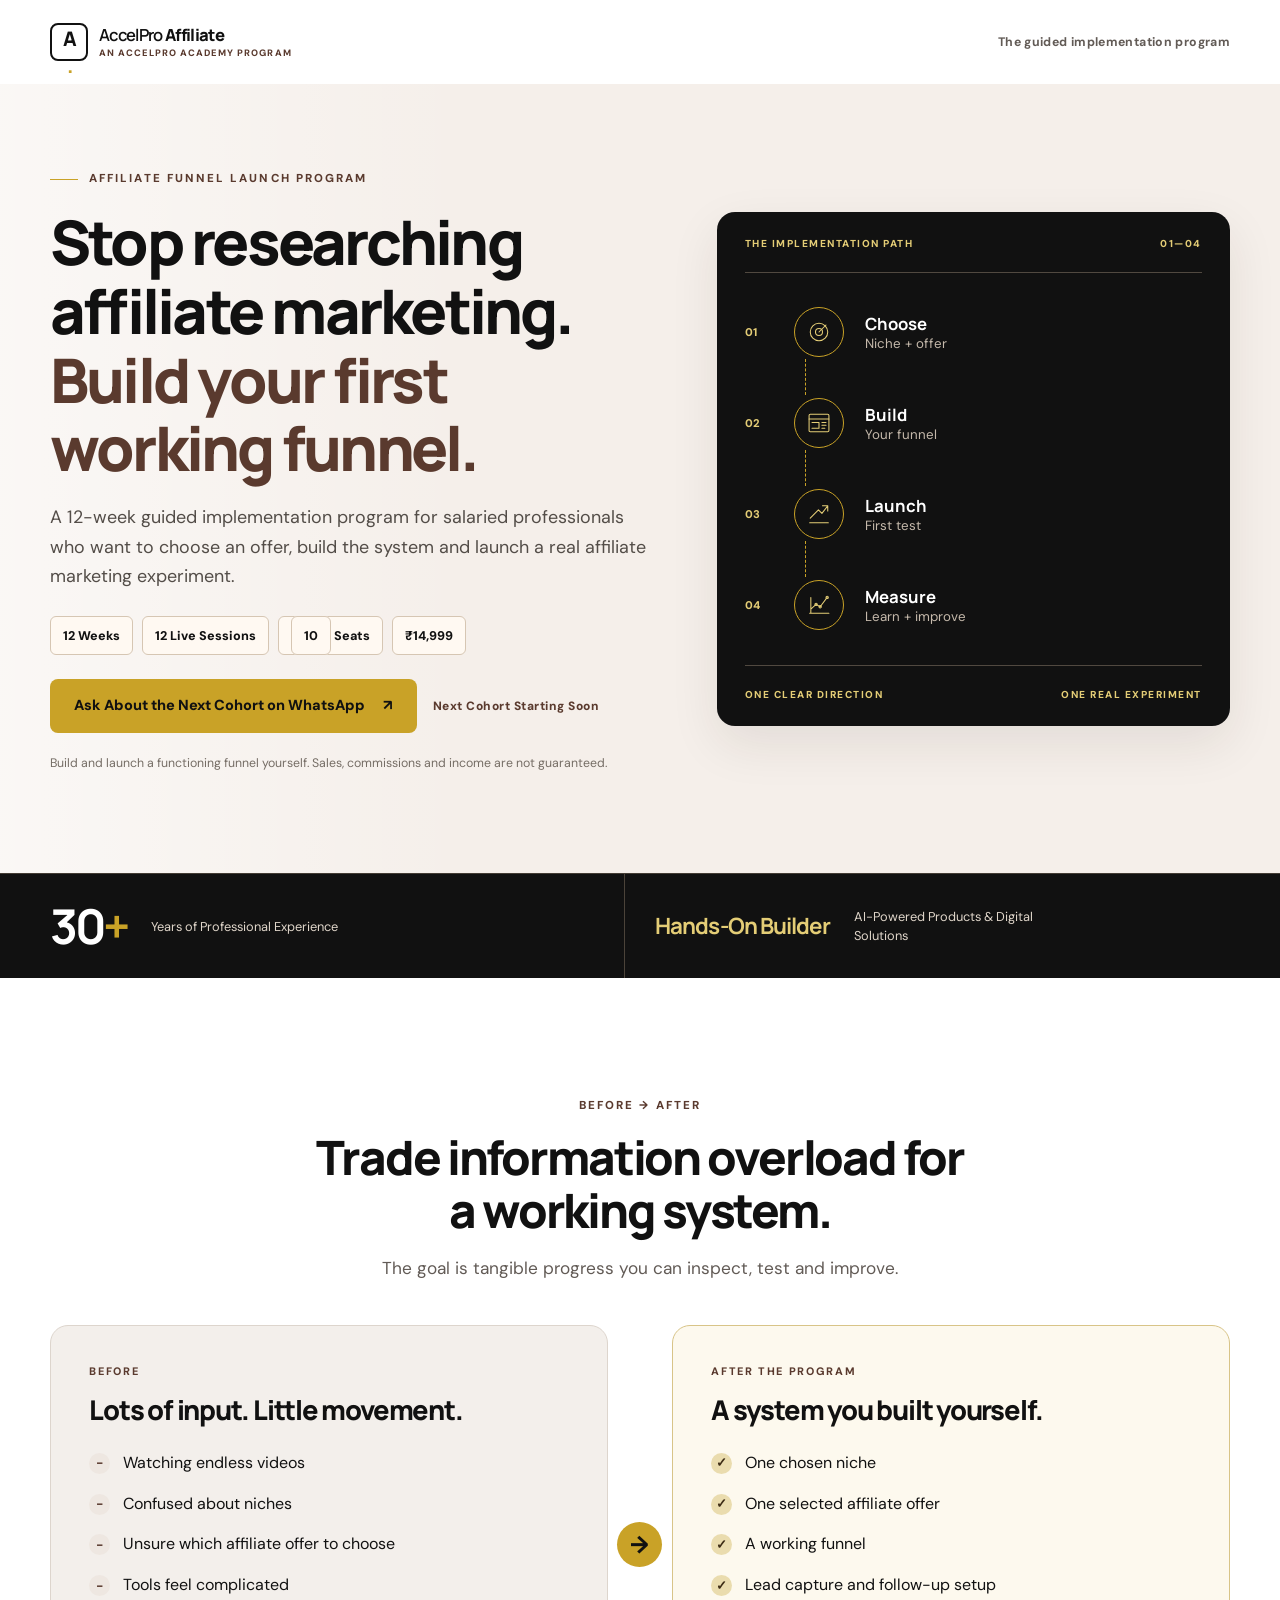
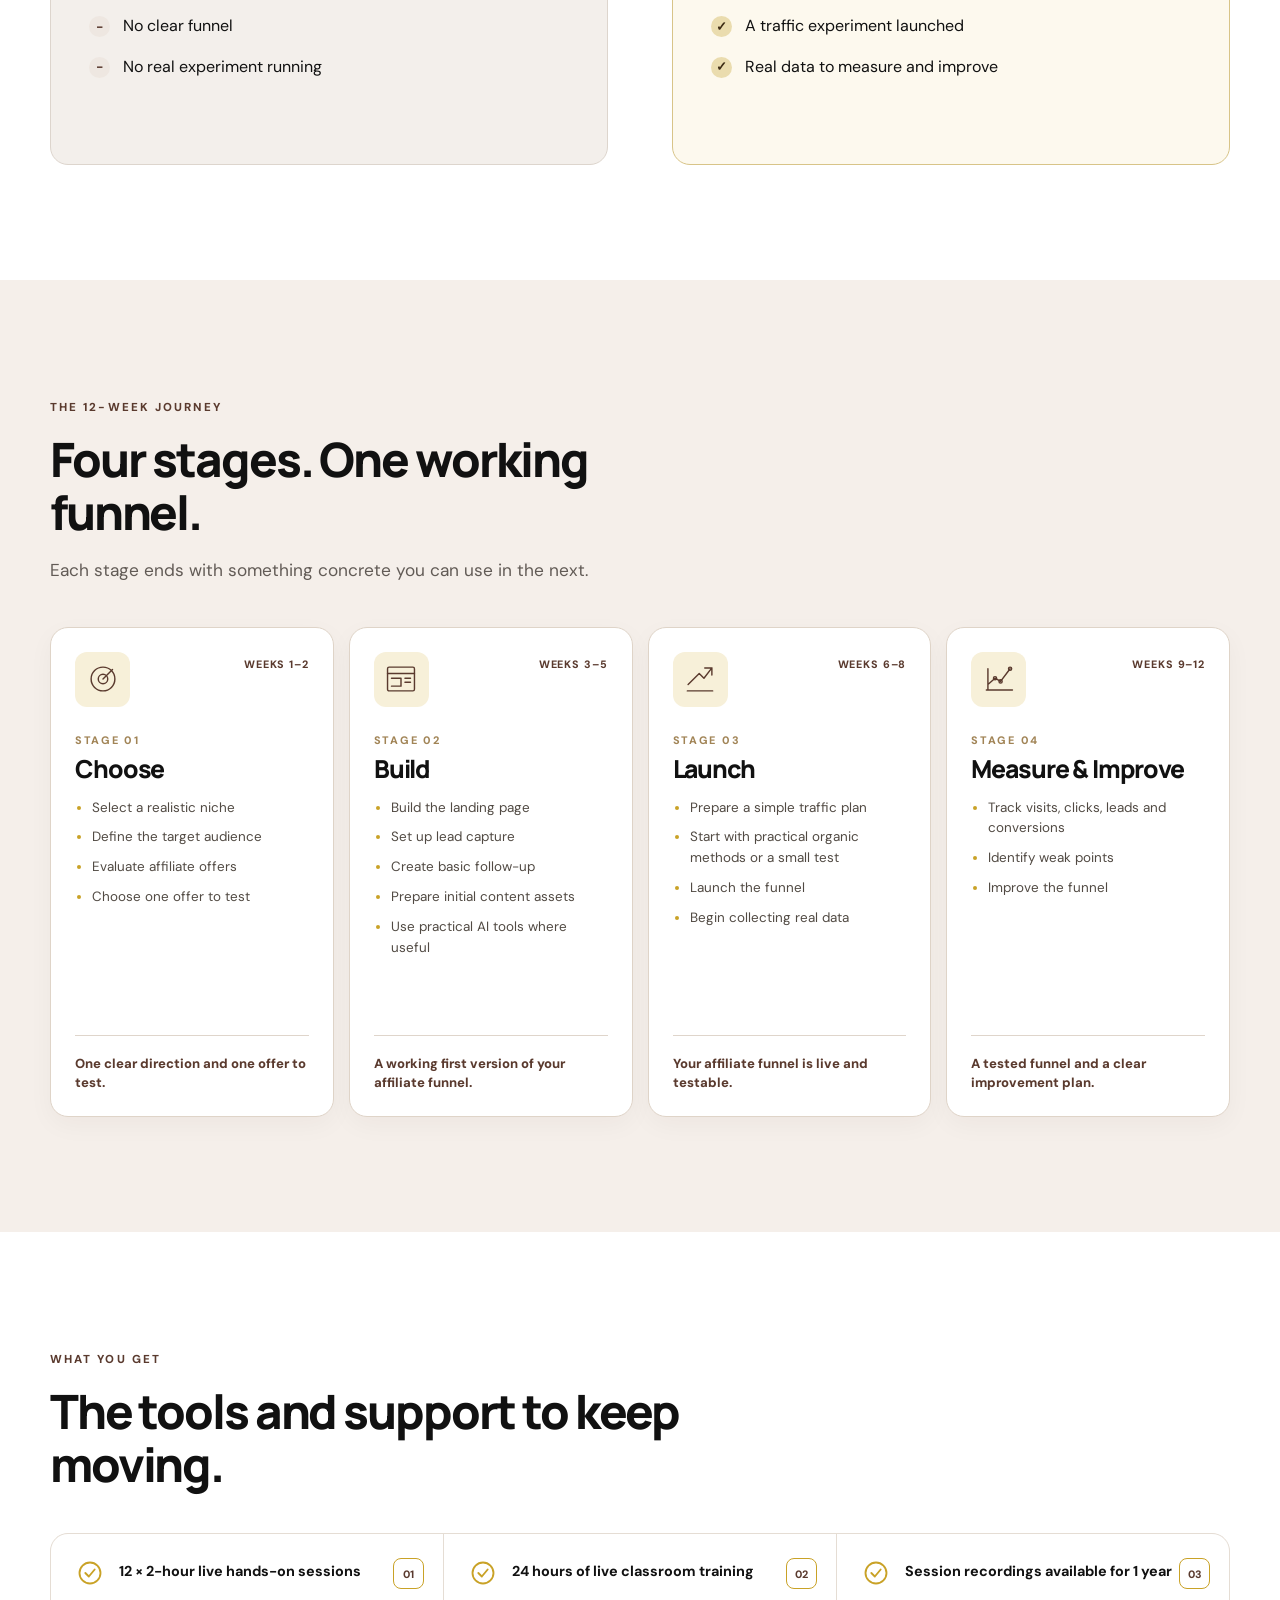
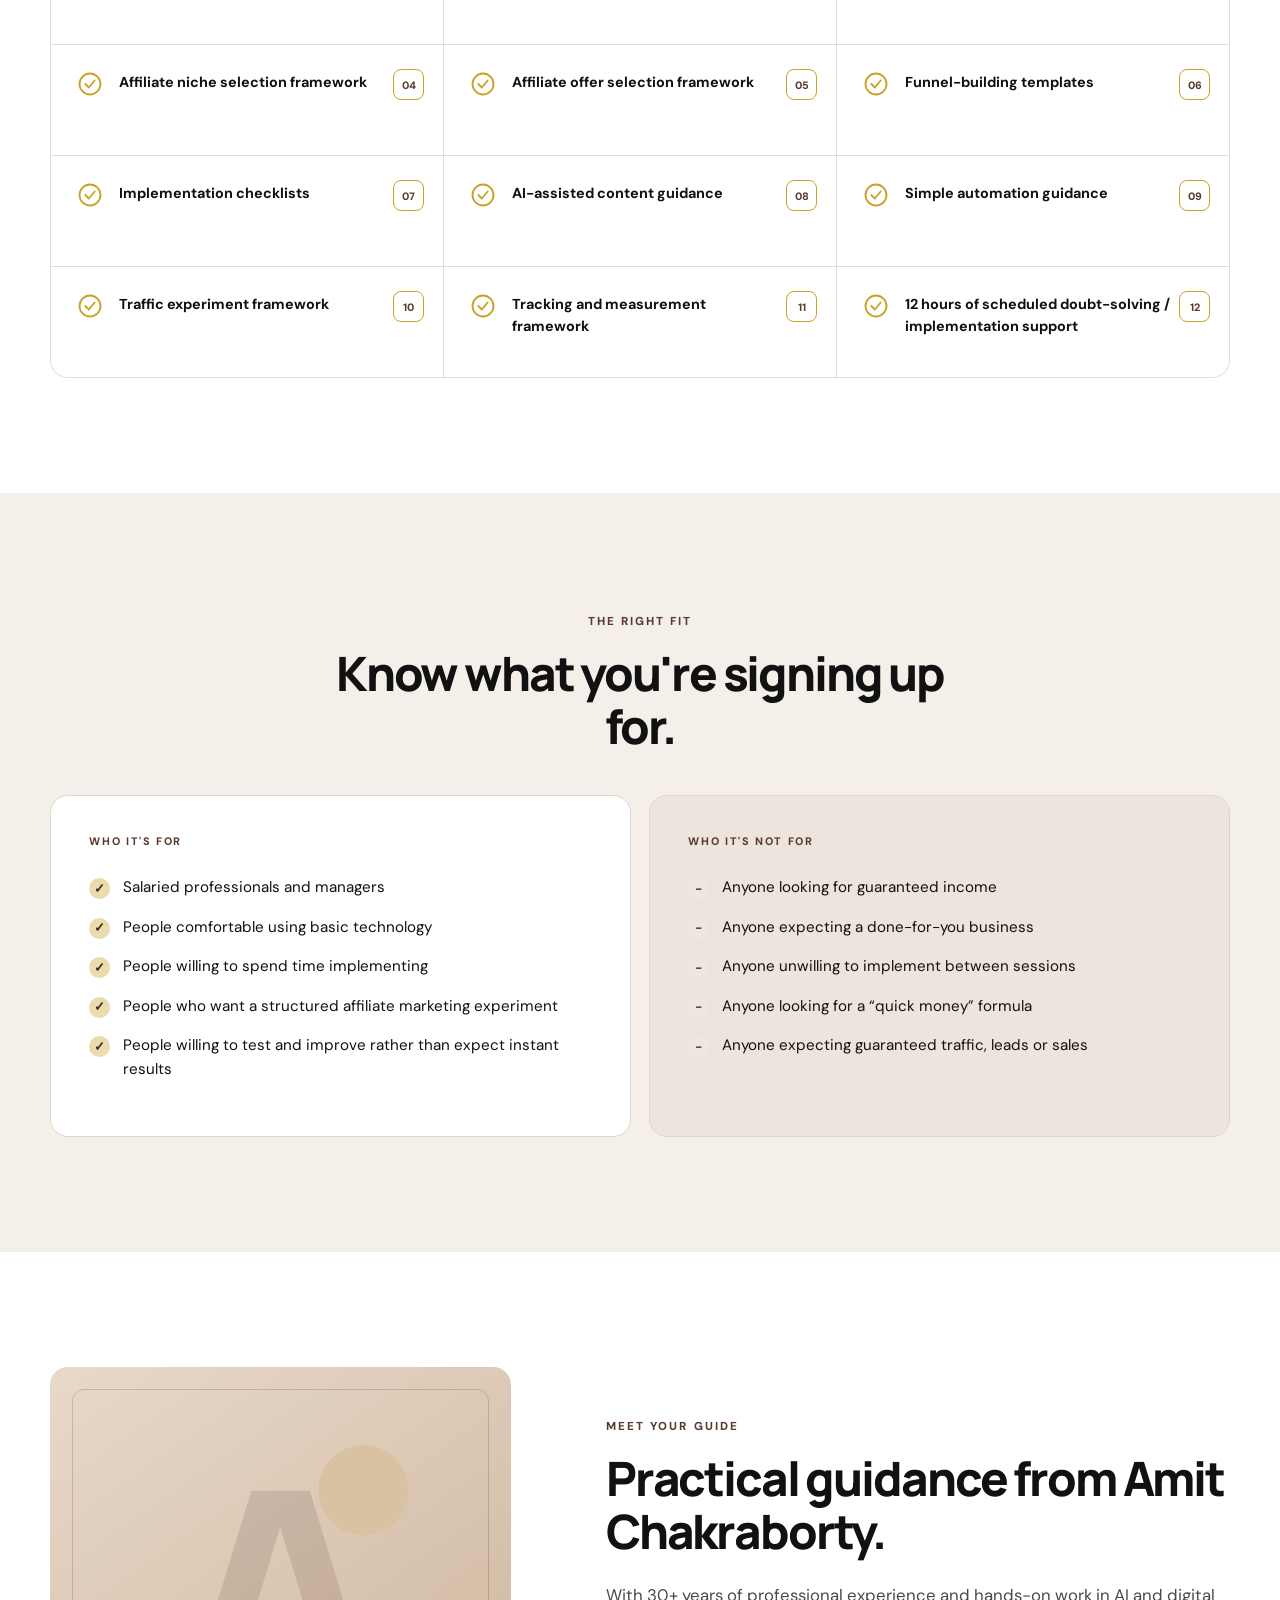
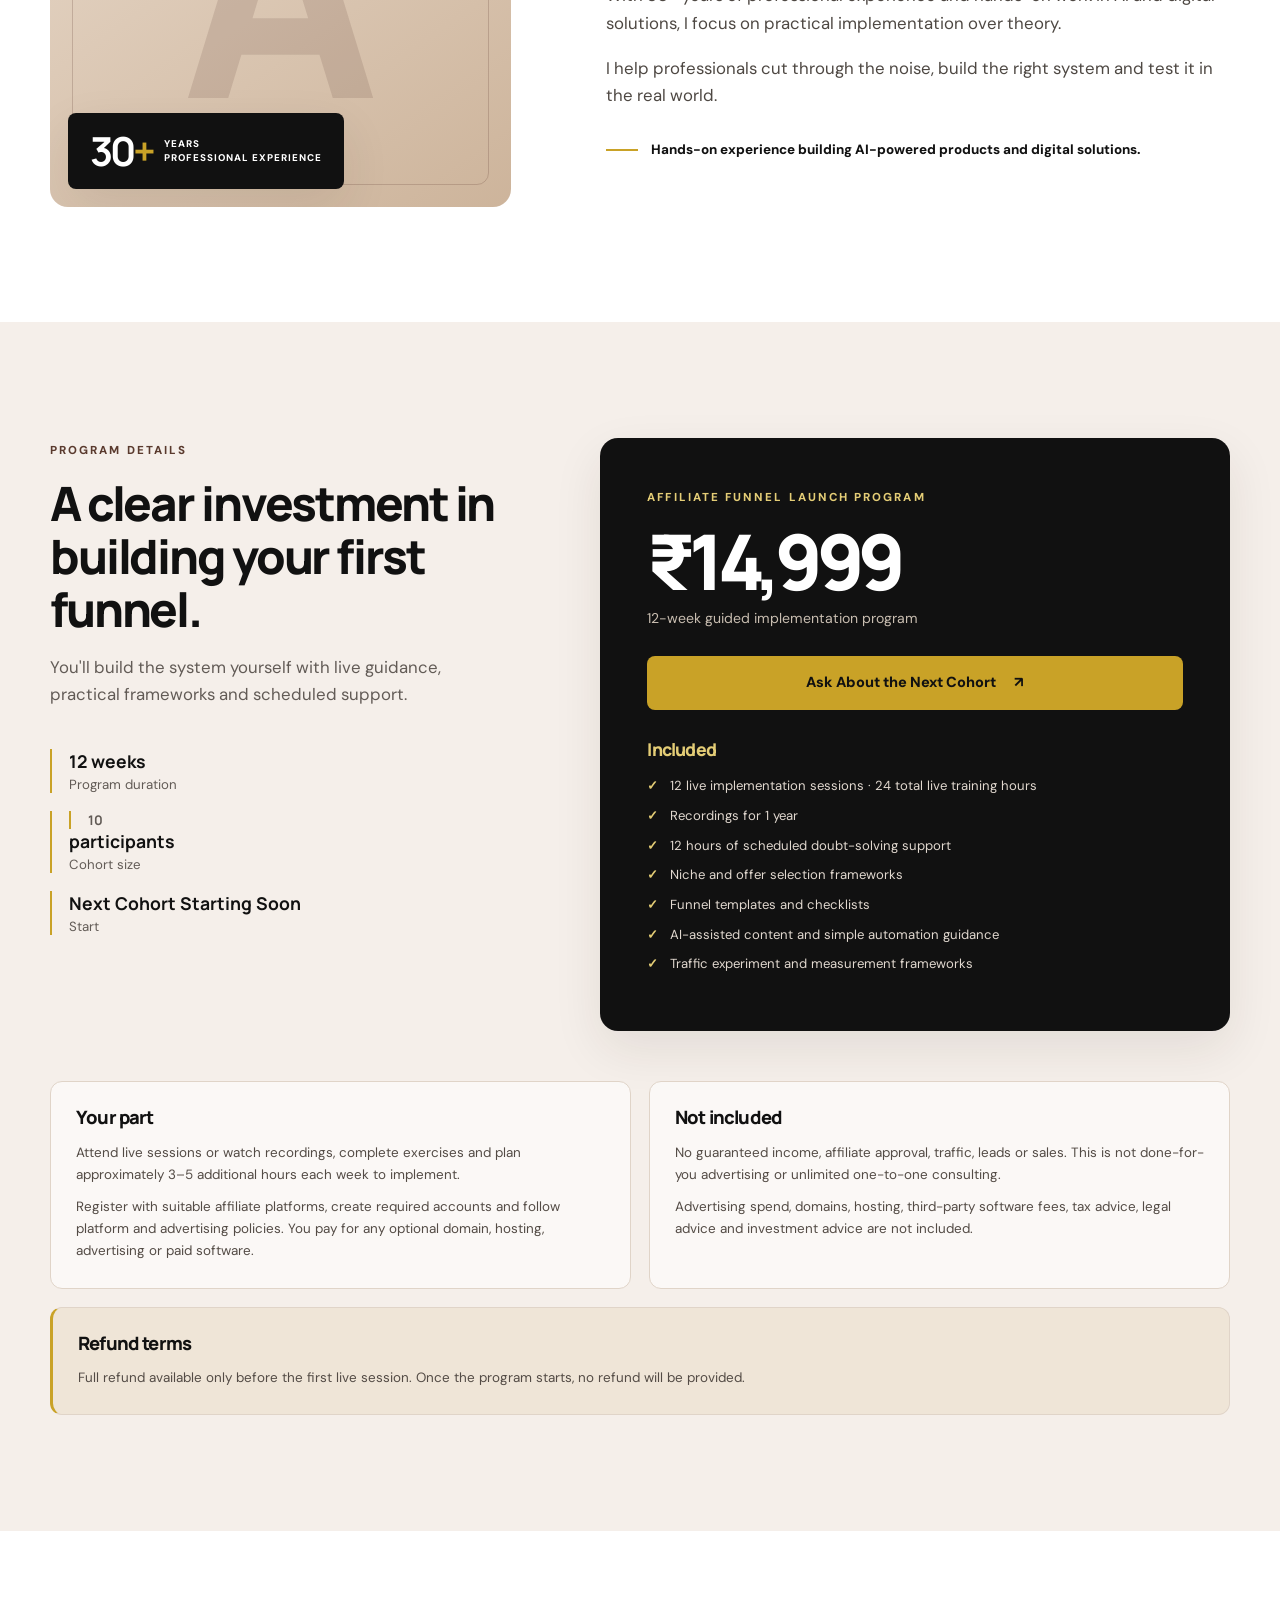
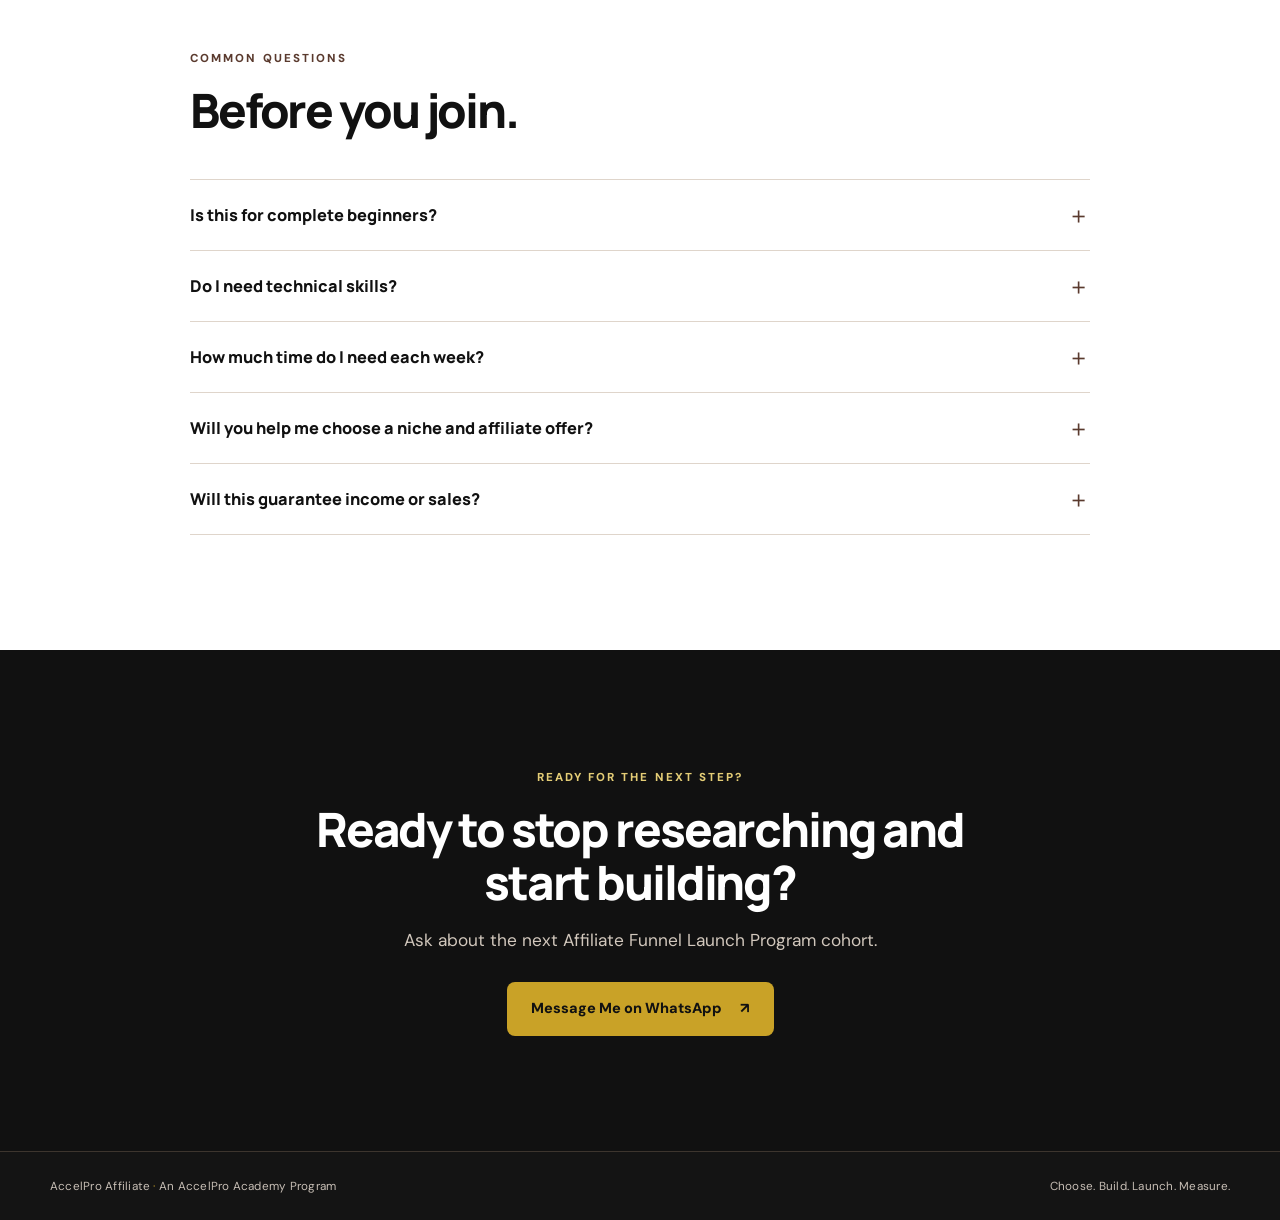
==== offer.html @ e4aea0c8 "Build AccelPro Affiliate website" ====
<!doctype html>
<html lang="en">
<head>
  <meta charset="utf-8"><meta name="viewport" content="width=device-width, initial-scale=1">
  <title data-site-replace="BRAND">Affiliate Funnel Launch Program | AccelPro Affiliate</title>
  <meta name="description" content="A 12-week guided program for professionals in India to choose an affiliate offer, build a working funnel, launch a test and learn from real data.">
  <meta property="og:title" content="Affiliate Funnel Launch Program | AccelPro Affiliate" data-site-replace="BRAND"><meta property="og:description" content="Choose, build, launch and measure your first affiliate funnel through guided implementation."><meta property="og:type" content="website">
  <link rel="canonical" href="https://accelproaffiliate.com/offer.html" data-site-canonical="/offer.html"><link rel="icon" href="assets/favicon.svg" type="image/svg+xml"><link rel="stylesheet" href="styles.css"><script src="config.js"></script><script src="script.js" defer></script>
</head>
<body class="offer-page">
  <header class="site-header container" aria-label="AccelPro Affiliate" data-site-replace="BRAND"><div class="brand"><span class="brand-mark" aria-hidden="true">A<span>.</span></span><span class="brand-text"><span data-site="BRAND">AccelPro <strong>Affiliate</strong></span><small>An AccelPro Academy Program</small></span></div><span class="header-note">The guided implementation program</span></header>
  <main>
    <section class="hero offer-hero" aria-labelledby="offer-title"><div class="container offer-hero-grid"><div class="hero-copy"><span class="eyebrow"><span class="eyebrow-line"></span> AFFILIATE FUNNEL LAUNCH PROGRAM</span><h1 id="offer-title">Stop researching affiliate marketing. <em>Build your first working funnel.</em></h1><p class="hero-lede">A 12-week guided implementation program for salaried professionals who want to choose an offer, build the system and launch a real affiliate marketing experiment.</p><div class="hero-facts"><span>12 Weeks</span><span>12 Live Sessions</span><span><span data-site="SEATS">10</span> Seats</span><span data-site="PRICE">₹14,999</span></div><div class="hero-action"><a class="btn btn-gold" href="https://wa.me/919330352283?text=Hi%20Amit%2C%20I%27m%20interested%20in%20the%20Affiliate%20Funnel%20Launch%20Program.%20Please%20share%20details%20about%20the%20next%20cohort." data-site="WHATSAPP_LINK" target="_blank" rel="noopener noreferrer"><span data-site="BUTTON_TEXT">Ask About the Next Cohort on WhatsApp</span> <span aria-hidden="true">↗</span></a><span class="cohort-label" data-site="START_DATE">Next Cohort Starting Soon</span></div><p class="hero-fine">Build and launch a functioning funnel yourself. Sales, commissions and income are not guaranteed.</p></div><div class="funnel-art" aria-label="Choose, build, launch and measure roadmap"><div class="art-heading"><span>THE IMPLEMENTATION PATH</span><span>01—04</span></div><div class="art-track"><div class="art-node"><span class="node-num">01</span><svg viewBox="0 0 48 48" aria-hidden="true"><circle cx="24" cy="24" r="15"/><circle cx="24" cy="24" r="6"/><path d="m24 24 12-12"/></svg><strong>Choose</strong><small>Niche + offer</small></div><div class="art-node"><span class="node-num">02</span><svg viewBox="0 0 48 48" aria-hidden="true"><rect x="7" y="9" width="34" height="30" rx="2"/><path d="M7 17h34m-29 6h12v10H12m17-10h7m-7 5h7m-7 5h5"/></svg><strong>Build</strong><small>Your funnel</small></div><div class="art-node"><span class="node-num">03</span><svg viewBox="0 0 48 48" aria-hidden="true"><path d="m9 31 14-14 6 6 10-13M30 10h9v9M8 39h32"/></svg><strong>Launch</strong><small>First test</small></div><div class="art-node"><span class="node-num">04</span><svg viewBox="0 0 48 48" aria-hidden="true"><path d="M8 38h33M10 31l9-8 7 4 12-16M10 11v27"/><circle cx="19" cy="23" r="2"/><circle cx="26" cy="27" r="2"/><circle cx="38" cy="11" r="2"/></svg><strong>Measure</strong><small>Learn + improve</small></div></div><div class="art-footer"><span>ONE CLEAR DIRECTION</span><span>ONE REAL EXPERIMENT</span></div></div></div></section>

    <section class="proof-strip"><div class="container proof-grid"><div class="proof-item"><strong>30<span>+</span></strong><span>Years of Professional Experience</span></div><div class="proof-item"><strong class="proof-words">Hands-On Builder</strong><span>AI-Powered Products &amp; Digital Solutions</span></div></div></section>

    <section class="section section-light" aria-labelledby="change-title"><div class="container"><div class="section-heading centered"><span class="eyebrow">BEFORE → AFTER</span><h2 id="change-title">Trade information overload for a working system.</h2><p>The goal is tangible progress you can inspect, test and improve.</p></div><div class="before-after"><div class="comparison-panel before"><span class="panel-label">BEFORE</span><h3>Lots of input. Little movement.</h3><ul class="cross-list"><li>Watching endless videos</li><li>Confused about niches</li><li>Unsure which affiliate offer to choose</li><li>Tools feel complicated</li><li>No clear funnel</li><li>No real experiment running</li></ul></div><div class="comparison-arrow" aria-hidden="true">→</div><div class="comparison-panel after"><span class="panel-label">AFTER THE PROGRAM</span><h3>A system you built yourself.</h3><ul class="tick-list"><li>One chosen niche</li><li>One selected affiliate offer</li><li>A working funnel</li><li>Lead capture and follow-up setup</li><li>A traffic experiment launched</li><li>Real data to measure and improve</li></ul></div></div></div></section>

    <section class="section section-coffee" aria-labelledby="roadmap-title"><div class="container"><div class="section-heading"><span class="eyebrow">THE 12-WEEK JOURNEY</span><h2 id="roadmap-title">Four stages. One working funnel.</h2><p>Each stage ends with something concrete you can use in the next.</p></div><div class="roadmap">
      <article class="roadmap-card"><div class="roadmap-top"><span class="roadmap-icon"><svg viewBox="0 0 48 48" aria-hidden="true"><circle cx="24" cy="24" r="15"/><circle cx="24" cy="24" r="6"/><path d="m24 24 12-12"/></svg></span><span class="weeks">WEEKS 1–2</span></div><span class="stage-num">STAGE 01</span><h3>Choose</h3><ul><li>Select a realistic niche</li><li>Define the target audience</li><li>Evaluate affiliate offers</li><li>Choose one offer to test</li></ul><p class="achievement">One clear direction and one offer to test.</p></article>
      <article class="roadmap-card"><div class="roadmap-top"><span class="roadmap-icon"><svg viewBox="0 0 48 48" aria-hidden="true"><rect x="7" y="9" width="34" height="30" rx="2"/><path d="M7 17h34m-29 6h12v10H12m17-10h7m-7 5h7"/></svg></span><span class="weeks">WEEKS 3–5</span></div><span class="stage-num">STAGE 02</span><h3>Build</h3><ul><li>Build the landing page</li><li>Set up lead capture</li><li>Create basic follow-up</li><li>Prepare initial content assets</li><li>Use practical AI tools where useful</li></ul><p class="achievement">A working first version of your affiliate funnel.</p></article>
      <article class="roadmap-card"><div class="roadmap-top"><span class="roadmap-icon"><svg viewBox="0 0 48 48" aria-hidden="true"><path d="m9 31 14-14 6 6 10-13M30 10h9v9M8 39h32"/></svg></span><span class="weeks">WEEKS 6–8</span></div><span class="stage-num">STAGE 03</span><h3>Launch</h3><ul><li>Prepare a simple traffic plan</li><li>Start with practical organic methods or a small test</li><li>Launch the funnel</li><li>Begin collecting real data</li></ul><p class="achievement">Your affiliate funnel is live and testable.</p></article>
      <article class="roadmap-card"><div class="roadmap-top"><span class="roadmap-icon"><svg viewBox="0 0 48 48" aria-hidden="true"><path d="M8 38h33M10 31l9-8 7 4 12-16M10 11v27"/><circle cx="19" cy="23" r="2"/><circle cx="26" cy="27" r="2"/><circle cx="38" cy="11" r="2"/></svg></span><span class="weeks">WEEKS 9–12</span></div><span class="stage-num">STAGE 04</span><h3>Measure &amp; Improve</h3><ul><li>Track visits, clicks, leads and conversions</li><li>Identify weak points</li><li>Improve the funnel</li></ul><p class="achievement">A tested funnel and a clear improvement plan.</p></article>
    </div></div></section>

    <section class="section section-light" aria-labelledby="included-title"><div class="container"><div class="section-heading"><span class="eyebrow">WHAT YOU GET</span><h2 id="included-title">The tools and support to keep moving.</h2></div><div class="inclusion-grid"><div class="inclusion"><span>01</span><svg class="inclusion-icon" viewBox="0 0 24 24" aria-hidden="true"><circle cx="12" cy="12" r="9"/><path d="m8 12 3 3 5-6"/></svg><p>12 × 2-hour live hands-on sessions</p></div><div class="inclusion"><span>02</span><svg class="inclusion-icon" viewBox="0 0 24 24" aria-hidden="true"><circle cx="12" cy="12" r="9"/><path d="m8 12 3 3 5-6"/></svg><p>24 hours of live classroom training</p></div><div class="inclusion"><span>03</span><svg class="inclusion-icon" viewBox="0 0 24 24" aria-hidden="true"><circle cx="12" cy="12" r="9"/><path d="m8 12 3 3 5-6"/></svg><p>Session recordings available for 1 year</p></div><div class="inclusion"><span>04</span><svg class="inclusion-icon" viewBox="0 0 24 24" aria-hidden="true"><circle cx="12" cy="12" r="9"/><path d="m8 12 3 3 5-6"/></svg><p>Affiliate niche selection framework</p></div><div class="inclusion"><span>05</span><svg class="inclusion-icon" viewBox="0 0 24 24" aria-hidden="true"><circle cx="12" cy="12" r="9"/><path d="m8 12 3 3 5-6"/></svg><p>Affiliate offer selection framework</p></div><div class="inclusion"><span>06</span><svg class="inclusion-icon" viewBox="0 0 24 24" aria-hidden="true"><circle cx="12" cy="12" r="9"/><path d="m8 12 3 3 5-6"/></svg><p>Funnel-building templates</p></div><div class="inclusion"><span>07</span><svg class="inclusion-icon" viewBox="0 0 24 24" aria-hidden="true"><circle cx="12" cy="12" r="9"/><path d="m8 12 3 3 5-6"/></svg><p>Implementation checklists</p></div><div class="inclusion"><span>08</span><svg class="inclusion-icon" viewBox="0 0 24 24" aria-hidden="true"><circle cx="12" cy="12" r="9"/><path d="m8 12 3 3 5-6"/></svg><p>AI-assisted content guidance</p></div><div class="inclusion"><span>09</span><svg class="inclusion-icon" viewBox="0 0 24 24" aria-hidden="true"><circle cx="12" cy="12" r="9"/><path d="m8 12 3 3 5-6"/></svg><p>Simple automation guidance</p></div><div class="inclusion"><span>10</span><svg class="inclusion-icon" viewBox="0 0 24 24" aria-hidden="true"><circle cx="12" cy="12" r="9"/><path d="m8 12 3 3 5-6"/></svg><p>Traffic experiment framework</p></div><div class="inclusion"><span>11</span><svg class="inclusion-icon" viewBox="0 0 24 24" aria-hidden="true"><circle cx="12" cy="12" r="9"/><path d="m8 12 3 3 5-6"/></svg><p>Tracking and measurement framework</p></div><div class="inclusion"><span>12</span><svg class="inclusion-icon" viewBox="0 0 24 24" aria-hidden="true"><circle cx="12" cy="12" r="9"/><path d="m8 12 3 3 5-6"/></svg><p>12 hours of scheduled doubt-solving / implementation support</p></div></div></div></section>

    <section class="section section-coffee" aria-labelledby="fit-title"><div class="container"><div class="section-heading centered"><span class="eyebrow">THE RIGHT FIT</span><h2 id="fit-title">Know what you're signing up for.</h2></div><div class="fit-grid"><div class="fit-panel"><span class="panel-label">WHO IT'S FOR</span><ul class="tick-list"><li>Salaried professionals and managers</li><li>People comfortable using basic technology</li><li>People willing to spend time implementing</li><li>People who want a structured affiliate marketing experiment</li><li>People willing to test and improve rather than expect instant results</li></ul></div><div class="fit-panel muted"><span class="panel-label">WHO IT'S NOT FOR</span><ul class="cross-list"><li>Anyone looking for guaranteed income</li><li>Anyone expecting a done-for-you business</li><li>Anyone unwilling to implement between sessions</li><li>Anyone looking for a “quick money” formula</li><li>Anyone expecting guaranteed traffic, leads or sales</li></ul></div></div></div></section>

    <section class="section section-light about-section" aria-labelledby="about-title"><div class="container about-grid"><div class="coach-visual"><img class="coach-photo" src="assets/amit-coach.png" alt="Amit Chakraborty, coach at AccelPro Academy" loading="lazy"><div class="coach-proof"><strong>30<span>+</span></strong><span>YEARS<br>PROFESSIONAL EXPERIENCE</span></div></div><div class="about-copy"><span class="eyebrow">MEET YOUR GUIDE</span><h2 id="about-title">Practical guidance from Amit Chakraborty.</h2><p>With 30+ years of professional experience and hands-on work in AI and digital solutions, I focus on practical implementation over theory.</p><p>I help professionals cut through the noise, build the right system and test it in the real world.</p><div class="about-proofline"><span class="proof-line"></span>Hands-on experience building AI-powered products and digital solutions.</div></div></div></section>

    <section class="section section-coffee" aria-labelledby="price-title"><div class="container price-layout"><div class="price-context"><span class="eyebrow">PROGRAM DETAILS</span><h2 id="price-title">A clear investment in building your first funnel.</h2><p>You'll build the system yourself with live guidance, practical frameworks and scheduled support.</p><div class="price-meta"><span><strong>12 weeks</strong> Program duration</span><span><strong><span data-site="SEATS">10</span> participants</strong> Cohort size</span><span><strong data-site="START_DATE">Next Cohort Starting Soon</strong> Start</span></div></div><div class="price-card"><span class="eyebrow">AFFILIATE FUNNEL LAUNCH PROGRAM</span><div class="price" data-site="PRICE">₹14,999</div><p class="price-sub">12-week guided implementation program</p><a class="btn btn-gold btn-full" href="https://wa.me/919330352283?text=Hi%20Amit%2C%20I%27m%20interested%20in%20the%20Affiliate%20Funnel%20Launch%20Program.%20Please%20share%20details%20about%20the%20next%20cohort." data-site="WHATSAPP_LINK" target="_blank" rel="noopener noreferrer">Ask About the Next Cohort <span aria-hidden="true">↗</span></a><h3>Included</h3><ul class="compact-list"><li>12 live implementation sessions · 24 total live training hours</li><li>Recordings for 1 year</li><li>12 hours of scheduled doubt-solving support</li><li>Niche and offer selection frameworks</li><li>Funnel templates and checklists</li><li>AI-assisted content and simple automation guidance</li><li>Traffic experiment and measurement frameworks</li></ul></div></div><div class="container terms-grid"><div class="terms-card"><h3>Your part</h3><p>Attend live sessions or watch recordings, complete exercises and plan approximately 3–5 additional hours each week to implement.</p><p>Register with suitable affiliate platforms, create required accounts and follow platform and advertising policies. You pay for any optional domain, hosting, advertising or paid software.</p></div><div class="terms-card"><h3>Not included</h3><p>No guaranteed income, affiliate approval, traffic, leads or sales. This is not done-for-you advertising or unlimited one-to-one consulting.</p><p>Advertising spend, domains, hosting, third-party software fees, tax advice, legal advice and investment advice are not included.</p></div><div class="terms-card refund-card"><h3>Refund terms</h3><p>Full refund available only before the first live session. Once the program starts, no refund will be provided.</p></div></div></section>

    <section class="section section-light" aria-labelledby="faq-title"><div class="container faq-wrap"><div class="section-heading"><span class="eyebrow">COMMON QUESTIONS</span><h2 id="faq-title">Before you join.</h2></div><div class="faq-list"><details><summary>Is this for complete beginners?</summary><p>Yes. This program is designed for professionals who are new to affiliate marketing but are comfortable learning digital tools.</p></details><details><summary>Do I need technical skills?</summary><p>No advanced technical skills are needed. You should be comfortable using the internet, basic digital tools and following step-by-step instructions.</p></details><details><summary>How much time do I need each week?</summary><p>Plan for the live session plus approximately 3–5 additional hours per week for implementation.</p></details><details><summary>Will you help me choose a niche and affiliate offer?</summary><p>Yes. Niche and offer selection are part of the program. You will be guided to choose one realistic niche and one affiliate offer to test.</p></details><details><summary>Will this guarantee income or sales?</summary><p>No. The program helps you build and launch a working affiliate funnel. Income, sales and commissions depend on many factors outside the program's control.</p></details></div></div></section>

    <section class="section final-cta" aria-labelledby="final-title"><div class="container cta-inner"><span class="eyebrow">READY FOR THE NEXT STEP?</span><h2 id="final-title">Ready to stop researching and start building?</h2><p>Ask about the next Affiliate Funnel Launch Program cohort.</p><a class="btn btn-gold" href="https://wa.me/919330352283?text=Hi%20Amit%2C%20I%27m%20interested%20in%20the%20Affiliate%20Funnel%20Launch%20Program.%20Please%20share%20details%20about%20the%20next%20cohort." data-site="WHATSAPP_LINK" target="_blank" rel="noopener noreferrer">Message Me on WhatsApp <span aria-hidden="true">↗</span></a></div></section>
  </main>
  <footer class="footer"><div class="container footer-inner"><span><span data-site="BRAND">AccelPro Affiliate</span> <span class="gold-dot">·</span> An AccelPro Academy Program</span><span>Choose. Build. Launch. Measure.</span></div></footer>
  <div class="mobile-cta"><a class="btn btn-gold btn-full" href="https://wa.me/919330352283?text=Hi%20Amit%2C%20I%27m%20interested%20in%20the%20Affiliate%20Funnel%20Launch%20Program.%20Please%20share%20details%20about%20the%20next%20cohort." data-site="WHATSAPP_LINK" target="_blank" rel="noopener noreferrer"><span data-site="BUTTON_TEXT">Ask About the Next Cohort on WhatsApp</span> <span aria-hidden="true">↗</span></a></div>
</body>
</html>
---- styles.css ----
@import url('https://fonts.googleapis.com/css2?family=DM+Sans:wght@400;500;600;700&family=Manrope:wght@400;500;600;700;800&display=swap');

:root{--black:#111111;--gold:#C9A227;--gold-light:#e4cd76;--coffee:#5A3A2E;--soft:#F5EFEA;--white:#FFFFFF;--line:#dfd5cb;--muted:#625b56;--radius:18px;--shadow:0 18px 50px rgba(41,28,21,.09)}
*{box-sizing:border-box}html{scroll-behavior:smooth}body{margin:0;color:var(--black);background:var(--white);font-family:'DM Sans',Arial,sans-serif;-webkit-font-smoothing:antialiased}h1,h2,h3,p{margin-top:0}h1,h2,h3{font-family:Manrope,'DM Sans',Arial,sans-serif;letter-spacing:-.045em;line-height:1.12}h1{font-size:clamp(2.8rem,5vw,5.25rem);font-weight:800}h2{font-size:clamp(2.25rem,3.7vw,3.85rem);font-weight:800}h3{font-size:1.35rem;font-weight:800}p{line-height:1.65}a{color:inherit;text-decoration:none}button,input{font:inherit}button{cursor:pointer}svg{display:block}img{display:block;max-width:100%}em{font-style:normal;color:var(--coffee)}.container{width:min(100% - 40px,1180px);margin-inline:auto}.section{padding:clamp(76px,9vw,132px) 0}.section-light{background:var(--white)}.section-coffee{background:var(--soft)}.eyebrow{display:inline-flex;align-items:center;gap:11px;color:var(--coffee);font-size:.72rem;font-weight:800;letter-spacing:.18em;line-height:1.3}.eyebrow-line{width:28px;height:1px;background:var(--gold)}.section-heading{max-width:650px;margin-bottom:42px}.section-heading h2{margin:17px 0}.section-heading p,.section-intro{font-size:1.08rem;color:var(--muted);max-width:550px}.section-heading.centered{text-align:center;margin-inline:auto}.section-heading.centered p{margin-inline:auto}.btn{min-height:54px;display:inline-flex;align-items:center;justify-content:center;gap:18px;border:1px solid transparent;border-radius:8px;padding:15px 23px;text-align:center;font-size:.91rem;font-weight:800;line-height:1.25;transition:transform .2s,background .2s,box-shadow .2s}.btn:hover{transform:translateY(-2px);box-shadow:0 8px 22px rgba(49,34,16,.13)}.btn-gold{background:var(--gold);color:var(--black)}.btn-gold:hover{background:var(--gold-light)}.btn-full{width:100%}a:focus-visible,button:focus-visible,input:focus-visible,summary:focus-visible{outline:3px solid var(--coffee);outline-offset:3px}.site-header{min-height:84px;display:flex;align-items:center;justify-content:space-between;gap:20px}.brand{display:flex;align-items:center;gap:11px}.brand-mark{width:38px;height:38px;border:2px solid var(--black);border-radius:8px;display:grid;place-items:center;font-family:Manrope,sans-serif;font-size:1.25rem;font-weight:800;letter-spacing:-.1em}.brand-mark span{color:var(--gold)}.brand-text{display:flex;flex-direction:column;font-family:Manrope,sans-serif;font-size:1.04rem;font-weight:600;letter-spacing:-.04em;line-height:1.08}.brand-text strong{font-weight:800}.brand-text small{margin-top:4px;color:var(--coffee);font-family:'DM Sans',sans-serif;font-size:.58rem;font-weight:800;letter-spacing:.11em;text-transform:uppercase}.header-note{font-size:.77rem;color:var(--muted);font-weight:700;letter-spacing:.03em}.hero{position:relative;overflow:hidden;background:var(--soft)}.hero:before{content:"";position:absolute;inset:0 auto 0 0;width:36%;background:linear-gradient(90deg,rgba(255,255,255,.55),transparent);pointer-events:none}.lead-hero{padding:72px 0 90px}.hero-grid{position:relative;display:grid;grid-template-columns:minmax(0,1.13fr) minmax(350px,.87fr);align-items:center;gap:clamp(35px,5vw,90px)}.hero-copy h1{margin:21px 0 20px}.hero-lede{max-width:600px;color:#534d48;font-size:1.12rem;line-height:1.65}.hero-points{display:flex;flex-wrap:wrap;gap:10px;margin:26px 0 22px}.hero-points span{padding:9px 14px;border:1px solid #d8c8b8;border-radius:99px;font-size:.76rem;font-weight:800;letter-spacing:.04em;background:rgba(255,255,255,.45)}.workbook-scene{height:310px;position:relative;display:flex;align-items:flex-end;padding-left:55px}.workbook-shadow{position:absolute;left:30px;bottom:6px;width:370px;height:34px;border-radius:50%;background:rgba(55,36,29,.16);filter:blur(14px)}.workbook-cover{position:relative;z-index:1;width:265px;height:300px;padding:18px 21px;background:#171512;color:var(--white);border:1px solid #3a3324;border-radius:3px 11px 11px 3px;box-shadow:12px 15px 24px rgba(34,22,18,.28);transform:rotate(-6deg);display:flex;flex-direction:column;overflow:hidden}.workbook-cover:before{content:"";position:absolute;left:0;top:0;bottom:0;width:8px;background:#5b4923}.workbook-cover:after{content:"";position:absolute;width:200px;height:200px;border:1px solid rgba(201,162,39,.28);border-radius:50%;right:-105px;top:78px}.cover-top,.cover-bottom{display:flex;align-items:flex-start;justify-content:space-between;gap:15px}.cover-top{font-size:.48rem;font-weight:800;letter-spacing:.14em;line-height:1.3}.cover-top span:last-child{text-align:right;color:var(--gold-light)}.cover-rule{height:1px;background:rgba(255,255,255,.34);margin:14px 0 25px}.cover-kicker{font-size:.48rem;color:var(--gold-light);font-weight:800;letter-spacing:.17em}.workbook-cover strong{font-family:Manrope,sans-serif;font-size:1.6rem;line-height:1.07;letter-spacing:-.05em;margin-top:12px}.workbook-cover i{color:var(--gold);font-style:normal}.cover-dot{color:var(--gold)}.cover-bottom{margin-top:auto;align-items:end;font-size:.48rem;line-height:1.65;letter-spacing:.08em}.cover-bottom svg{width:46px;fill:none;stroke:var(--gold);stroke-width:1.5}.scene-stamp{position:absolute;z-index:2;left:290px;bottom:48px;width:108px;height:108px;border:1px solid var(--gold);border-radius:50%;background:#fff9ed;display:flex;flex-direction:column;align-items:center;justify-content:center;text-align:center;color:var(--coffee);font-size:.7rem;line-height:1.2;font-weight:700;transform:rotate(7deg);box-shadow:var(--shadow)}.scene-stamp span{font-family:Manrope,sans-serif;font-size:2.35rem;line-height:1;color:var(--black)}.form-wrap{background:var(--white);padding:clamp(25px,3vw,38px);border:1px solid #e7dfd8;border-radius:var(--radius);box-shadow:var(--shadow)}.form-topline{display:flex;align-items:center;gap:9px;font-size:.64rem;font-weight:800;letter-spacing:.14em;color:var(--coffee)}.mini-spark{font-size:1.25rem;color:var(--gold)}.form-wrap h2{font-size:2.25rem;margin:12px 0 8px}.form-wrap>p{color:var(--muted);font-size:.92rem;margin-bottom:25px}.field{margin-bottom:16px}.field label{display:block;margin-bottom:7px;font-weight:800;font-size:.82rem}.field input{width:100%;min-height:51px;padding:12px 14px;border:1px solid #cfc6bd;border-radius:7px;background:#fff;color:var(--black)}.field input::placeholder{color:#8a8178}.field small{display:block;margin-top:6px;color:var(--coffee);font-size:.73rem}.check-field{display:grid;grid-template-columns:17px 1fr;gap:10px;align-items:start;margin:5px 0 20px;color:#4f4943;font-size:.77rem;line-height:1.5}.check-field input{width:17px;height:17px;margin:2px 0 0;accent-color:var(--coffee)}.privacy-note{margin:12px 0 0;text-align:center;color:#736b64;font-size:.72rem}.three-grid{display:grid;grid-template-columns:repeat(3,minmax(0,1fr));gap:20px}.feature-card{position:relative;min-height:255px;padding:29px;background:var(--white);border:1px solid var(--line);border-radius:var(--radius);box-shadow:0 8px 25px rgba(48,31,22,.035)}.icon-badge{width:55px;height:55px;display:grid;place-items:center;background:#f7f0d9;border-radius:12px}.icon-badge svg,.journey-icon svg,.roadmap-icon svg,.art-node svg{width:38px;height:38px;fill:none;stroke:var(--coffee);stroke-width:1.8;stroke-linecap:round;stroke-linejoin:round}.feature-card h3{margin:28px 0 10px}.feature-card p{color:var(--muted);font-size:.93rem;margin:0}.card-index{position:absolute;top:33px;right:27px;font-size:.7rem;font-weight:800;letter-spacing:.12em;color:#a68a68}.journey-path{display:grid;grid-template-columns:1fr 70px 1fr 70px 1fr;align-items:start;gap:16px}.journey-step{padding:20px 8px}.journey-icon{width:78px;height:78px;background:var(--white);border:1px solid #e5d8ca;border-radius:50%;display:grid;place-items:center;margin-bottom:25px}.journey-icon svg{width:44px;height:44px}.journey-step>span{font-size:.66rem;font-weight:800;letter-spacing:.17em;color:var(--coffee)}.journey-step h3{margin:10px 0}.journey-step p{color:var(--muted);font-size:.94rem;margin:0}.path-arrow{padding-top:45px}.path-arrow svg{width:100%;height:24px;fill:none;stroke:var(--gold);stroke-width:2}.split-section{display:grid;grid-template-columns:.8fr 1.2fr;gap:8%;align-items:start}.split-section h2{max-width:470px;margin:18px 0}.tick-list,.cross-list{list-style:none;padding:0;margin:0}.tick-list li,.cross-list li{position:relative;padding:0 0 0 34px;margin-bottom:16px;line-height:1.55}.tick-list li:before,.cross-list li:before{position:absolute;left:0;top:2px;width:21px;height:21px;border-radius:50%;display:grid;place-items:center;font-size:.8rem;font-weight:800}.tick-list li:before{content:"✓";background:#eadcae;color:#3c2b14}.cross-list li:before{content:"−";background:#eee7e1;color:var(--coffee)}.about-grid{display:grid;grid-template-columns:.85fr 1.15fr;gap:8%;align-items:center}.coach-visual{min-height:440px;background:#e8ded4;border-radius:var(--radius);position:relative;overflow:hidden}.coach-visual:before{content:"";position:absolute;inset:22px;border:1px solid rgba(90,58,46,.22);border-radius:12px}.coach-photo{width:100%;height:440px;object-fit:cover;object-position:center 30%;border-radius:var(--radius)}.coach-photo[hidden]{display:none}.coach-visual.without-photo{background:radial-gradient(circle at 68% 28%,#d9c2a1 0 10%,transparent 10.2%),linear-gradient(145deg,#e8d9ca,#cdb49b)}.coach-visual.without-photo:after{content:"A";position:absolute;inset:0;display:grid;place-items:center;font-family:Manrope,sans-serif;font-size:18rem;font-weight:800;color:rgba(90,58,46,.15)}.coach-proof{position:absolute;z-index:1;left:18px;bottom:18px;display:flex;align-items:center;gap:12px;background:var(--black);color:var(--white);padding:18px 22px;border-radius:8px;box-shadow:var(--shadow)}.coach-proof strong{font-family:Manrope,sans-serif;font-size:2.5rem;line-height:1;letter-spacing:-.08em}.coach-proof strong span{color:var(--gold)}.coach-proof>span{font-size:.61rem;font-weight:800;letter-spacing:.1em;line-height:1.5}.about-copy h2{margin:17px 0 24px}.about-copy p{font-size:1.05rem;color:#4e4843;margin-bottom:17px}.about-proofline{display:flex;align-items:center;gap:13px;margin-top:30px;font-size:.84rem;font-weight:800;line-height:1.5}.proof-line{width:32px;height:2px;flex:none;background:var(--gold)}.final-cta{background:var(--black);color:var(--white);text-align:center}.cta-inner{max-width:770px}.final-cta .eyebrow{color:var(--gold-light)}.final-cta h2{margin:17px auto;max-width:700px}.final-cta p{color:#d1c7bc;font-size:1.08rem;margin-bottom:27px}.footer{background:#141414;color:#c7beb5;border-top:1px solid #3d352e;padding:26px 0}.footer-inner{display:flex;justify-content:space-between;gap:20px;font-size:.73rem;letter-spacing:.02em}.gold-dot{color:var(--gold)}

/* Thank-you page */
.thanks-hero{background:var(--soft);padding:75px 0 95px;text-align:center}.thanks-inner{max-width:740px}.success-mark{width:118px;height:118px;margin:0 auto 20px}.success-mark svg{width:100%;height:100%;fill:#fff;stroke:var(--gold);stroke-width:4}.success-mark svg path{stroke:var(--coffee);stroke-width:5;fill:none;stroke-linecap:round;stroke-linejoin:round;stroke-dasharray:80;stroke-dashoffset:80;animation:draw-check .8s .2s ease forwards}.thanks-hero h1{font-size:clamp(2.6rem,5vw,4.8rem);margin:18px 0}.thanks-hero p{max-width:560px;margin:0 auto 27px;color:var(--muted);font-size:1.1rem}.download-note{display:block;margin-top:14px;color:var(--coffee);font-size:.73rem;font-weight:700}.community-card{display:flex;justify-content:space-between;align-items:center;gap:36px}.community-card h2{margin:15px 0}.community-card p{color:var(--muted);margin:0}.community-action{text-align:center}.community-action [role=status]{max-width:250px;margin:13px auto 0;color:var(--coffee);font-size:.83rem;font-weight:700}.program-teaser{display:grid;grid-template-columns:.72fr 1.28fr;overflow:hidden;background:var(--black);color:var(--white);border-radius:var(--radius);box-shadow:var(--shadow)}.teaser-visual{position:relative;min-height:420px;background:radial-gradient(circle at 45% 45%,#6c513d,#281f1a 65%);overflow:hidden;display:grid;place-items:center}.teaser-orbit{position:absolute;border:1px solid rgba(201,162,39,.35);border-radius:50%}.orbit-one{width:260px;height:260px}.orbit-two{width:390px;height:390px}.teaser-core{position:relative;z-index:1;width:195px;height:195px;border-radius:50%;background:#1d1916;border:1px solid var(--gold);display:flex;align-items:center;justify-content:center;text-align:center;padding:25px;color:#fff;font-family:Manrope,sans-serif;font-size:1.25rem;font-weight:800;line-height:1.55;letter-spacing:-.04em;box-shadow:0 0 0 17px rgba(201,162,39,.08)}.teaser-core span{color:var(--gold)}.teaser-copy{padding:clamp(30px,5vw,65px)}.teaser-copy .eyebrow{color:var(--gold-light)}.teaser-copy h2{margin:16px 0;font-size:clamp(2rem,3vw,3.3rem)}.teaser-copy>p{color:#d5ccc5;max-width:550px}.teaser-facts{display:flex;flex-wrap:wrap;gap:10px;margin:27px 0}.teaser-facts span{padding:10px 12px;border:1px solid #665848;border-radius:6px;font-size:.78rem}.teaser-facts strong{color:var(--gold-light)}.teaser-bottom{display:flex;flex-wrap:wrap;align-items:center;gap:18px}.cohort-label{color:var(--coffee);font-size:.75rem;font-weight:800;letter-spacing:.04em}.teaser-bottom .cohort-label{color:var(--gold-light)}

/* Offer page */
.offer-hero{padding:80px 0 100px}.offer-hero-grid{position:relative;display:grid;grid-template-columns:1.08fr .92fr;align-items:center;gap:clamp(30px,5vw,80px)}.offer-hero h1{font-size:clamp(2.9rem,4.8vw,5.2rem)}.hero-facts{display:flex;flex-wrap:wrap;gap:9px;margin:24px 0}.hero-facts span{padding:10px 12px;border:1px solid #d6c6b3;border-radius:6px;background:#fff9f2;font-size:.79rem;font-weight:800}.hero-action{display:flex;align-items:center;flex-wrap:wrap;gap:16px}.hero-fine{max-width:560px;margin:20px 0 0;color:#756d65;font-size:.77rem}.funnel-art{background:var(--black);color:var(--white);border-radius:var(--radius);padding:25px 28px;box-shadow:var(--shadow)}.art-heading,.art-footer{display:flex;justify-content:space-between;gap:10px;color:var(--gold-light);font-size:.63rem;font-weight:800;letter-spacing:.15em}.art-heading{padding-bottom:22px;border-bottom:1px solid #514940}.art-footer{padding-top:22px;border-top:1px solid #514940}.art-track{padding:14px 0}.art-node{display:grid;grid-template-columns:33px 55px 1fr;align-items:center;column-gap:16px;min-height:91px;position:relative}.art-node:not(:last-child):before{content:"";position:absolute;top:72px;left:60px;height:36px;border-left:1px dashed var(--gold)}.art-node svg{grid-column:2;grid-row:1 / 3;width:50px;height:50px;padding:10px;border:1px solid var(--gold);border-radius:50%;stroke:var(--gold-light)}.node-num{grid-column:1;grid-row:1 / 3;color:var(--gold-light);font-size:.7rem;font-weight:800}.art-node strong{grid-column:3;grid-row:1;align-self:end;font-family:Manrope,sans-serif;font-size:1.05rem}.art-node small{grid-column:3;grid-row:2;align-self:start;color:#c5b9ab}.proof-strip{background:var(--black);color:var(--white);border-top:1px solid #433c34}.proof-grid{display:grid;grid-template-columns:1fr 1fr;gap:30px}.proof-item{display:flex;align-items:center;gap:24px;padding:28px 0}.proof-item:first-child{border-right:1px solid #4b4339}.proof-item strong{font-family:Manrope,sans-serif;font-size:3rem;letter-spacing:-.07em;line-height:1}.proof-item strong span{color:var(--gold)}.proof-item .proof-words{color:var(--gold-light);font-size:1.4rem;letter-spacing:-.04em}.proof-item>span{max-width:190px;color:#e0d6ca;font-size:.8rem;line-height:1.5}.before-after{display:grid;grid-template-columns:1fr 40px 1fr;align-items:center;gap:12px}.comparison-panel{min-height:440px;padding:clamp(25px,3vw,40px);border-radius:var(--radius)}.comparison-panel.before{background:#f3efeb;border:1px solid #ddd5cd}.comparison-panel.after{background:#fdf9ee;border:1px solid #d8c488}.panel-label{display:block;color:var(--coffee);font-size:.68rem;font-weight:800;letter-spacing:.15em}.comparison-panel h3{font-size:1.7rem;margin:17px 0 25px}.comparison-arrow{width:45px;height:45px;border-radius:50%;background:var(--gold);display:grid;place-items:center;font-size:1.5rem;font-weight:800;position:relative;z-index:1;margin-left:-3px}.roadmap{display:grid;grid-template-columns:repeat(4,minmax(0,1fr));gap:15px}.roadmap-card{display:flex;flex-direction:column;min-height:490px;padding:24px;background:var(--white);border:1px solid #dfd4c8;border-radius:var(--radius);box-shadow:0 8px 26px rgba(40,26,18,.04)}.roadmap-top{display:flex;justify-content:space-between;align-items:start;gap:8px}.roadmap-icon{width:55px;height:55px;display:grid;place-items:center;background:#f7f0d9;border-radius:12px}.weeks{margin-top:5px;color:var(--coffee);font-size:.67rem;font-weight:800;letter-spacing:.08em}.stage-num{margin-top:26px;color:#a18456;font-size:.68rem;font-weight:800;letter-spacing:.16em}.roadmap-card h3{margin:8px 0 15px;font-size:1.55rem}.roadmap-card ul{padding-left:17px;margin:0;color:#514a43;font-size:.84rem;line-height:1.55}.roadmap-card li{margin-bottom:9px}.roadmap-card li::marker{color:var(--gold)}.achievement{margin:auto 0 0;padding-top:18px;border-top:1px solid var(--line);color:var(--coffee);font-size:.82rem;font-weight:800;line-height:1.45}.inclusion-grid{display:grid;grid-template-columns:repeat(3,minmax(0,1fr));gap:1px;background:#e5ddd4;border:1px solid #e5ddd4;border-radius:var(--radius);overflow:hidden}.inclusion{min-height:110px;display:flex;align-items:flex-start;gap:15px;padding:25px;background:var(--white)}.inclusion span{width:31px;height:31px;flex:none;display:grid;place-items:center;border:1px solid var(--gold);border-radius:8px;color:var(--coffee);font-size:.67rem;font-weight:800}.inclusion p{margin:2px 0 0;font-size:.9rem;font-weight:700;line-height:1.5}.fit-grid{display:grid;grid-template-columns:1fr 1fr;gap:18px}.fit-panel{padding:clamp(25px,3vw,40px);background:var(--white);border:1px solid #e0d5ca;border-radius:var(--radius)}.fit-panel.muted{background:#ece4dd}.fit-panel .panel-label{margin-bottom:28px}.fit-panel li{font-size:.95rem}.price-layout{display:grid;grid-template-columns:.84fr 1.16fr;gap:8%;align-items:start}.price-context h2{margin:18px 0}.price-context>p{color:var(--muted);font-size:1.05rem}.price-meta{display:grid;gap:18px;margin-top:40px}.price-meta span{display:flex;flex-direction:column;gap:3px;padding-left:17px;border-left:2px solid var(--gold);color:var(--muted);font-size:.83rem}.price-meta strong{color:var(--black);font-family:Manrope,sans-serif;font-size:1.1rem}.price-card{background:var(--black);color:var(--white);border-radius:var(--radius);padding:clamp(28px,4vw,47px);box-shadow:var(--shadow)}.price-card .eyebrow{color:var(--gold-light)}.price{margin:17px 0 0;font-family:Manrope,sans-serif;font-size:clamp(3.2rem,6vw,5.8rem);font-weight:800;letter-spacing:-.08em;line-height:1}.price-sub{color:#c9beb1;margin:8px 0 25px;font-size:.88rem}.price-card h3{margin:30px 0 17px;color:var(--gold-light);font-size:1.1rem}.compact-list{list-style:none;padding:0;margin:0}.compact-list li{position:relative;padding:0 0 0 23px;margin:0 0 10px;color:#e1d8cf;font-size:.82rem;line-height:1.5}.compact-list li:before{content:"✓";position:absolute;left:0;color:var(--gold-light);font-weight:800}.terms-grid{display:grid;grid-template-columns:1fr 1fr;gap:18px;margin-top:50px}.terms-card{padding:25px;background:rgba(255,255,255,.6);border:1px solid #e0d4c8;border-radius:12px}.terms-card h3{margin-bottom:14px;font-size:1.15rem}.terms-card p{color:#534b45;font-size:.84rem;margin-bottom:10px}.terms-card p:last-child{margin-bottom:0}.refund-card{grid-column:1/-1;background:#efe5d7;border-left:3px solid var(--gold)}.faq-wrap{max-width:900px}.faq-list{border-top:1px solid var(--line)}.faq-list details{border-bottom:1px solid var(--line)}.faq-list summary{position:relative;list-style:none;cursor:pointer;padding:24px 45px 24px 0;font-family:Manrope,sans-serif;font-size:1.02rem;font-weight:800}.faq-list summary::-webkit-details-marker{display:none}.faq-list summary:after{content:"+";position:absolute;right:4px;top:18px;color:var(--coffee);font-size:1.65rem;font-weight:400}.faq-list details[open] summary:after{content:"−"}.faq-list details p{max-width:720px;color:var(--muted);font-size:.94rem;padding-bottom:21px;margin:0}.mobile-cta{display:none}

@keyframes draw-check{to{stroke-dashoffset:0}}
.inclusion{position:relative;padding-right:55px}.inclusion span{position:absolute;right:19px;top:24px}.inclusion-icon{width:28px;height:28px;flex:none;fill:none;stroke:var(--gold);stroke-width:1.6;stroke-linecap:round;stroke-linejoin:round}
@media(max-width:1024px){.hero-grid,.offer-hero-grid{gap:35px}.workbook-scene{padding-left:20px}.scene-stamp{left:250px}.roadmap{grid-template-columns:repeat(2,minmax(0,1fr))}.roadmap-card{min-height:440px}.inclusion-grid{grid-template-columns:repeat(2,minmax(0,1fr))}}
@media(max-width:768px){.site-header{min-height:72px}.header-note{display:none}.hero-grid,.offer-hero-grid,.about-grid,.split-section,.price-layout{grid-template-columns:1fr}.lead-hero,.offer-hero{padding:50px 0 75px}.hero-copy h1{max-width:650px}.workbook-scene{height:250px;margin-top:18px}.workbook-cover{transform:rotate(-4deg) scale(.82);transform-origin:bottom left}.scene-stamp{left:225px;bottom:38px}.form-wrap{max-width:650px}.three-grid{grid-template-columns:1fr 1fr}.journey-path{grid-template-columns:1fr;gap:0}.journey-step{display:grid;grid-template-columns:78px 1fr;column-gap:22px;padding:12px 0}.journey-icon{grid-row:1/4;margin:0}.journey-step>span{align-self:end}.journey-step h3{margin:5px 0}.path-arrow{width:65px;height:30px;padding:0;margin:0 0 0 22px;transform:rotate(90deg)}.split-section{gap:20px}.about-grid{gap:35px}.coach-visual,.coach-photo{height:420px;min-height:420px}.program-teaser{grid-template-columns:1fr}.teaser-visual{min-height:260px}.before-after{grid-template-columns:1fr}.comparison-panel{min-height:0}.comparison-arrow{transform:rotate(90deg);margin:-18px auto}.proof-item{gap:14px}.proof-item .proof-words{font-size:1.1rem}.community-card{align-items:flex-start;flex-direction:column}}
@media(max-width:560px){.container{width:min(100% - 32px,1180px)}h1{font-size:clamp(2.45rem,10vw,3.4rem)}h2{font-size:clamp(2rem,8vw,2.7rem)}.section{padding:68px 0}.lead-hero,.offer-hero{padding:42px 0 65px}.hero-lede{font-size:1rem}.hero-points span{font-size:.68rem}.workbook-scene{height:245px}.three-grid,.fit-grid,.terms-grid,.inclusion-grid,.proof-grid{grid-template-columns:1fr}.feature-card{min-height:0}.proof-item:first-child{border-right:0;border-bottom:1px solid #4b4339}.proof-item{padding:22px 0}.roadmap{grid-template-columns:1fr}.roadmap-card{min-height:0}.roadmap-card ul{margin-bottom:25px}.coach-visual,.coach-photo{height:360px;min-height:360px}.footer-inner{flex-direction:column;gap:5px}.thanks-hero{padding:55px 0 70px}.community-action,.community-action .btn{width:100%}.teaser-copy{padding:30px}.teaser-visual{min-height:230px}.offer-hero h1{font-size:clamp(2.4rem,10vw,3.5rem)}.offer-hero .hero-action .btn,.final-cta .btn,.thanks-hero .btn{width:100%}.hero-action{align-items:flex-start;flex-direction:column}.funnel-art{padding:22px}.comparison-panel{padding:26px}.fit-panel{padding:26px}.terms-grid{margin-top:20px}.refund-card{grid-column:auto}.offer-page{padding-bottom:78px}.mobile-cta{position:fixed;z-index:20;bottom:0;left:0;right:0;display:block;padding:9px 12px calc(9px + env(safe-area-inset-bottom));background:rgba(255,255,255,.96);border-top:1px solid #d7cbbb;box-shadow:0 -6px 25px rgba(0,0,0,.1)}.mobile-cta .btn{min-height:48px;padding:11px 13px;font-size:.79rem}.offer-page .footer{padding-bottom:34px}}
@media(max-width:390px){.scene-stamp{left:205px;width:95px;height:95px}.workbook-scene{padding-left:10px}.brand-text{font-size:.95rem}.brand-text small{font-size:.52rem}}
@media(prefers-reduced-motion:reduce){html{scroll-behavior:auto}*,*:before,*:after{animation-duration:.01ms!important;transition-duration:.01ms!important}.success-mark svg path{stroke-dashoffset:0}}
@media(max-width:768px){.lead-hero .workbook-scene{display:none}.lead-hero .hero-points{margin-bottom:0}.lead-hero .hero-grid{gap:26px}}
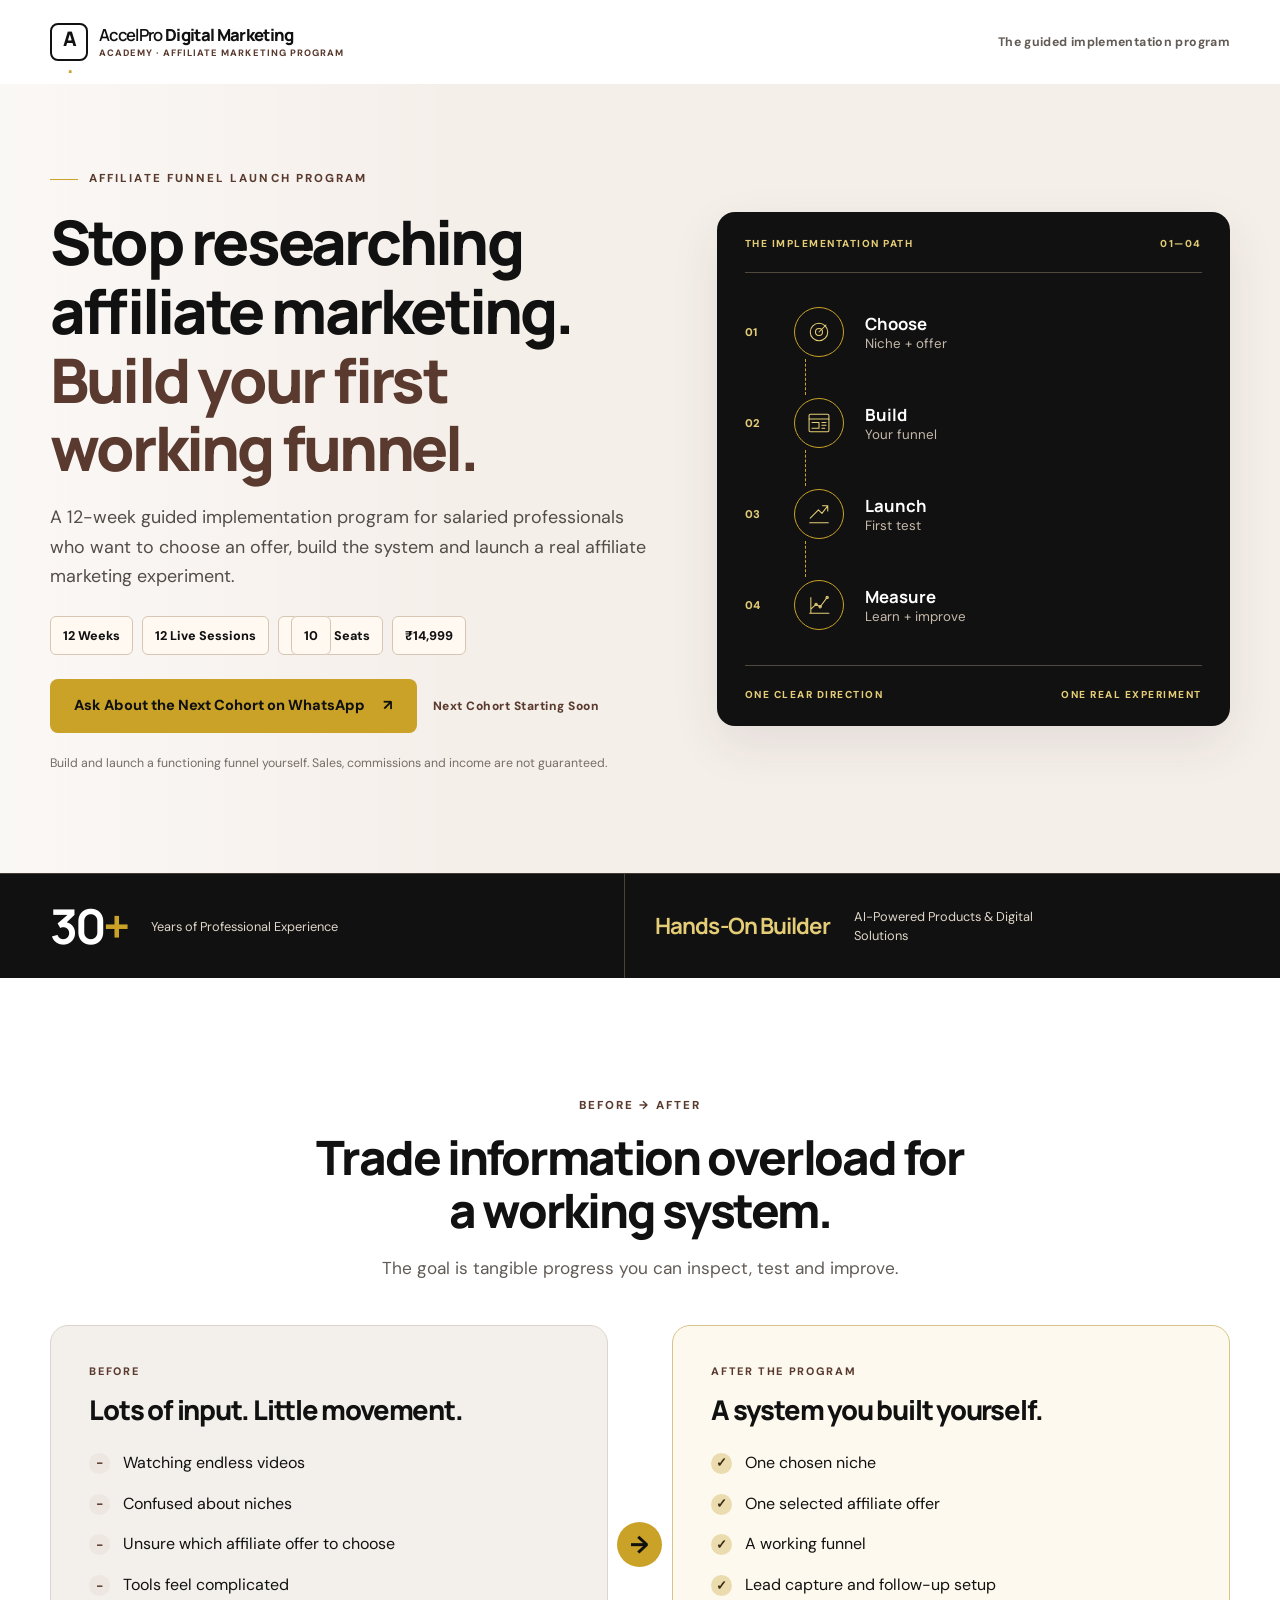
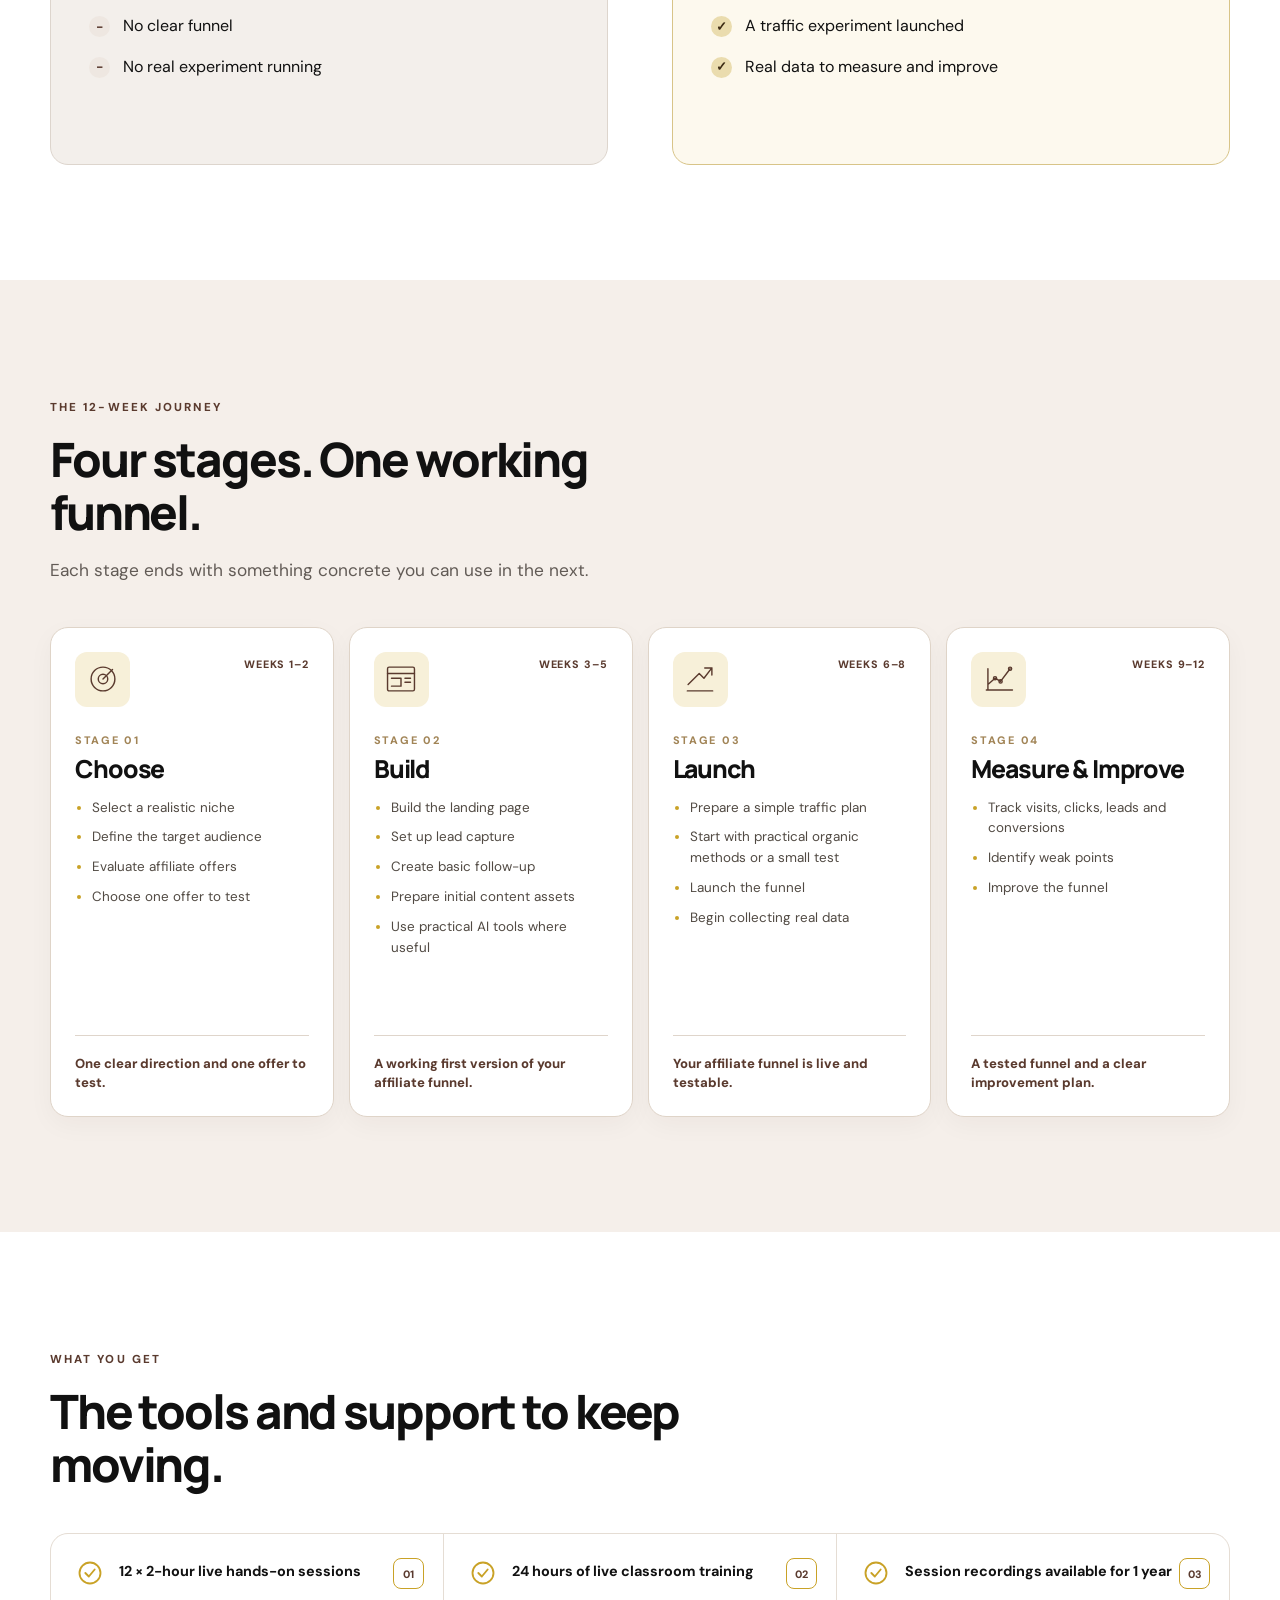
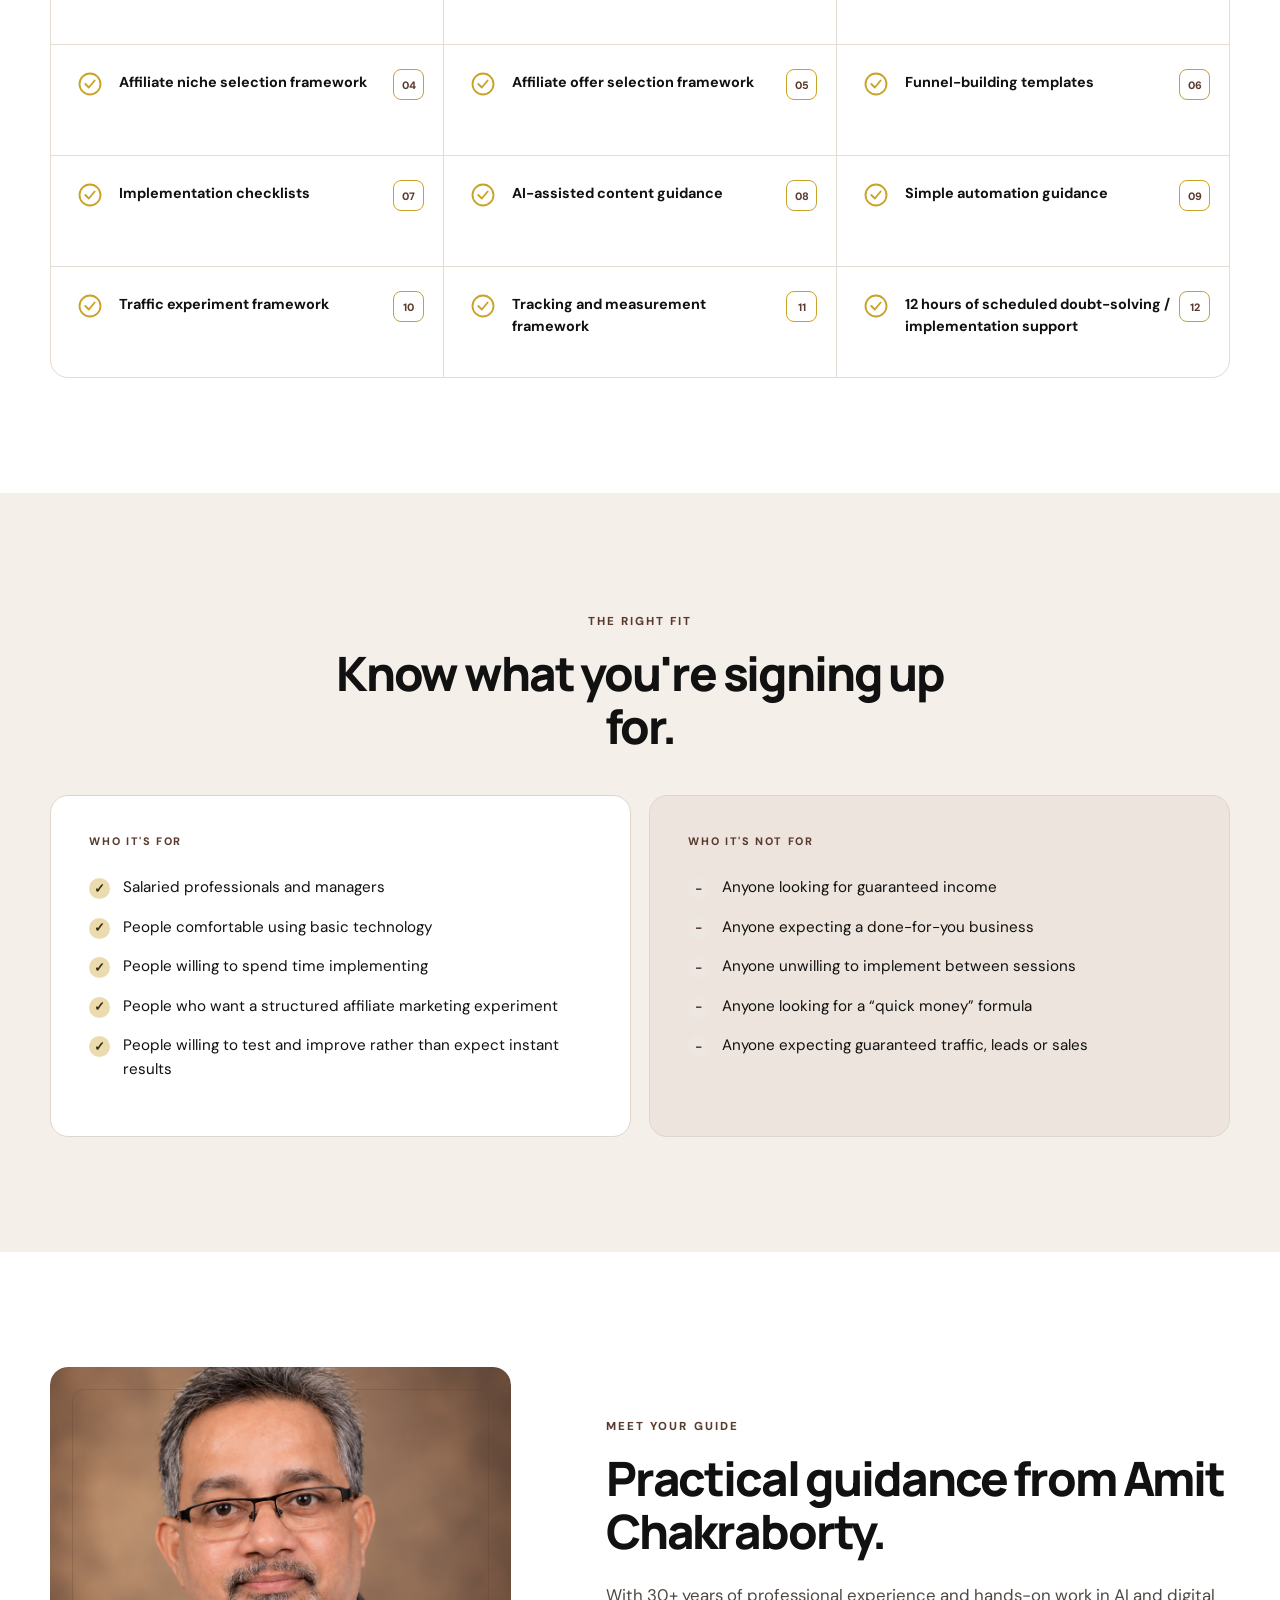
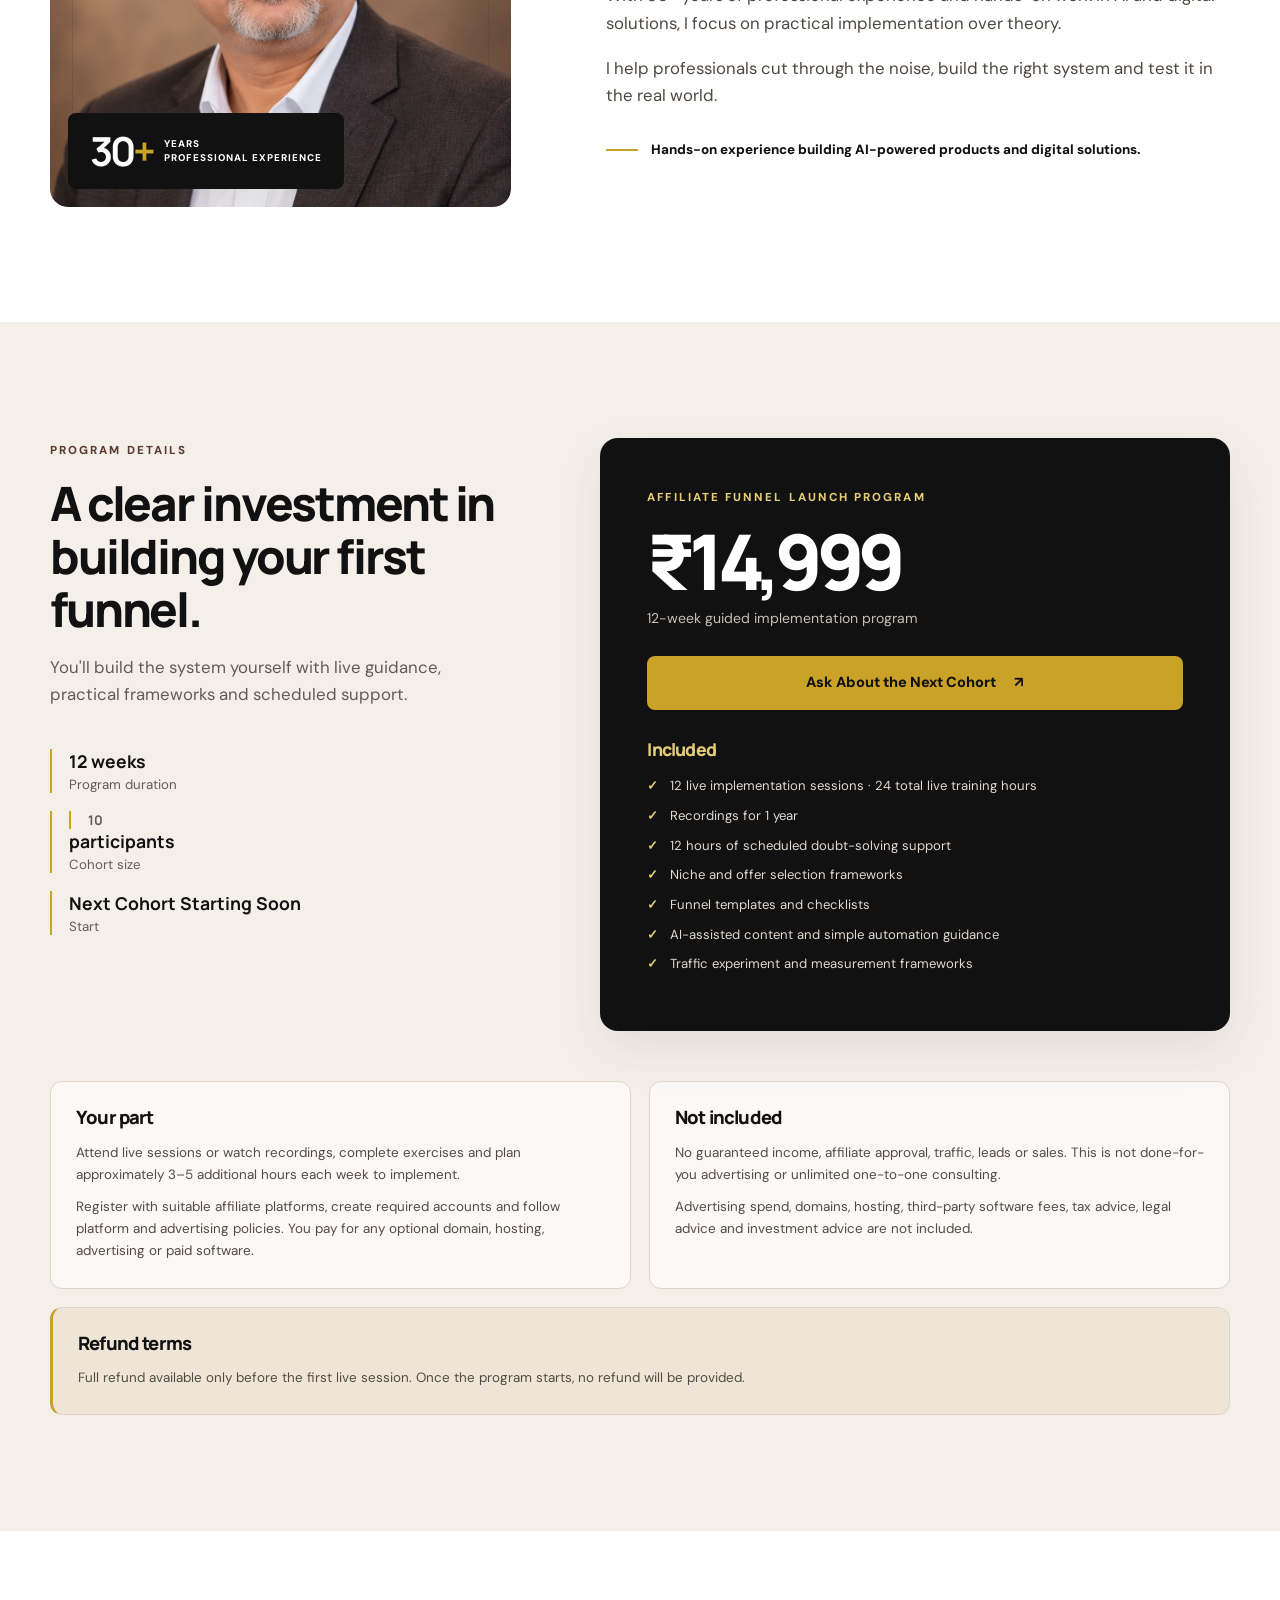
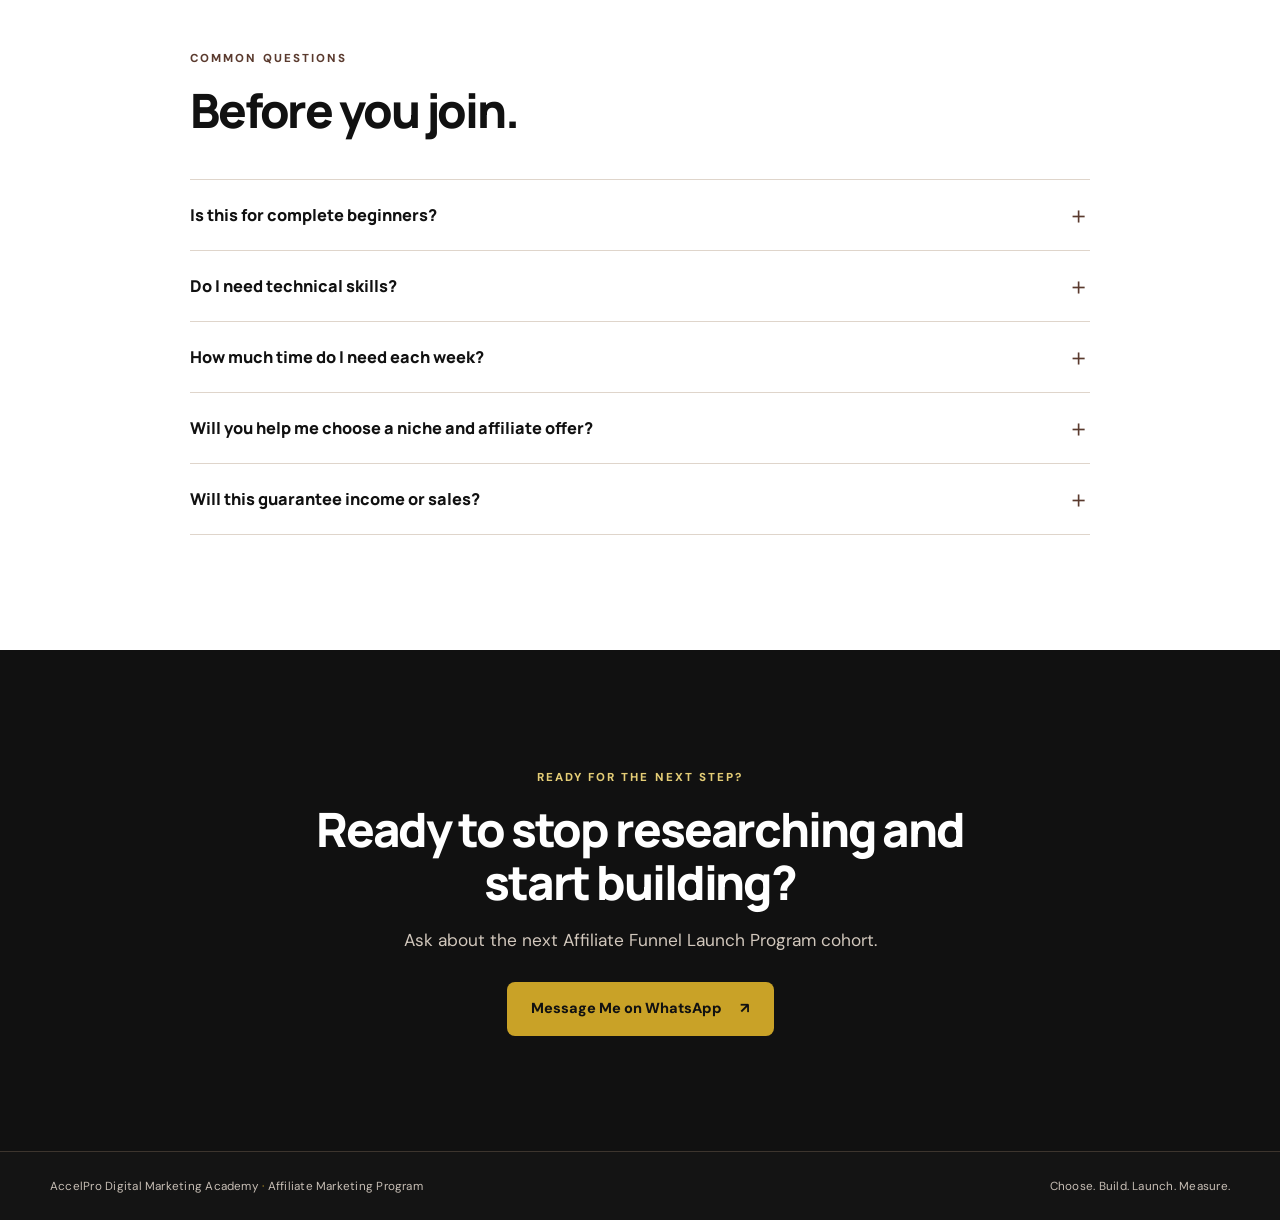
==== commit d78675c3: "Rebrand affiliate program under digital marketing academy" ====
--- a/offer.html
+++ b/offer.html
@@ -2,13 +2,13 @@
 <html lang="en">
 <head>
   <meta charset="utf-8"><meta name="viewport" content="width=device-width, initial-scale=1">
-  <title data-site-replace="BRAND">Affiliate Funnel Launch Program | AccelPro Affiliate</title>
+  <title data-site-replace="BRAND">Affiliate Funnel Launch Program | AccelPro Digital Marketing Academy</title>
   <meta name="description" content="A 12-week guided program for professionals in India to choose an affiliate offer, build a working funnel, launch a test and learn from real data.">
-  <meta property="og:title" content="Affiliate Funnel Launch Program | AccelPro Affiliate" data-site-replace="BRAND"><meta property="og:description" content="Choose, build, launch and measure your first affiliate funnel through guided implementation."><meta property="og:type" content="website">
+  <meta property="og:title" content="Affiliate Funnel Launch Program | AccelPro Digital Marketing Academy" data-site-replace="BRAND"><meta property="og:description" content="Choose, build, launch and measure your first affiliate funnel through guided implementation."><meta property="og:type" content="website">
   <link rel="canonical" href="https://accelproaffiliate.com/offer.html" data-site-canonical="/offer.html"><link rel="icon" href="assets/favicon.svg" type="image/svg+xml"><link rel="stylesheet" href="styles.css"><script src="config.js"></script><script src="script.js" defer></script>
 </head>
 <body class="offer-page">
-  <header class="site-header container" aria-label="AccelPro Affiliate" data-site-replace="BRAND"><div class="brand"><span class="brand-mark" aria-hidden="true">A<span>.</span></span><span class="brand-text"><span data-site="BRAND">AccelPro <strong>Affiliate</strong></span><small>An AccelPro Academy Program</small></span></div><span class="header-note">The guided implementation program</span></header>
+  <header class="site-header container" aria-label="AccelPro Digital Marketing Academy" data-site-replace="BRAND"><div class="brand"><span class="brand-mark" aria-hidden="true">A<span>.</span></span><span class="brand-text"><span>AccelPro <strong data-site="ACADEMY">Digital Marketing</strong></span><small>Academy · <span data-site="PROGRAM">Affiliate Marketing Program</span></small></span></div><span class="header-note">The guided implementation program</span></header>
   <main>
     <section class="hero offer-hero" aria-labelledby="offer-title"><div class="container offer-hero-grid"><div class="hero-copy"><span class="eyebrow"><span class="eyebrow-line"></span> AFFILIATE FUNNEL LAUNCH PROGRAM</span><h1 id="offer-title">Stop researching affiliate marketing. <em>Build your first working funnel.</em></h1><p class="hero-lede">A 12-week guided implementation program for salaried professionals who want to choose an offer, build the system and launch a real affiliate marketing experiment.</p><div class="hero-facts"><span>12 Weeks</span><span>12 Live Sessions</span><span><span data-site="SEATS">10</span> Seats</span><span data-site="PRICE">₹14,999</span></div><div class="hero-action"><a class="btn btn-gold" href="https://wa.me/919330352283?text=Hi%20Amit%2C%20I%27m%20interested%20in%20the%20Affiliate%20Funnel%20Launch%20Program.%20Please%20share%20details%20about%20the%20next%20cohort." data-site="WHATSAPP_LINK" target="_blank" rel="noopener noreferrer"><span data-site="BUTTON_TEXT">Ask About the Next Cohort on WhatsApp</span> <span aria-hidden="true">↗</span></a><span class="cohort-label" data-site="START_DATE">Next Cohort Starting Soon</span></div><p class="hero-fine">Build and launch a functioning funnel yourself. Sales, commissions and income are not guaranteed.</p></div><div class="funnel-art" aria-label="Choose, build, launch and measure roadmap"><div class="art-heading"><span>THE IMPLEMENTATION PATH</span><span>01—04</span></div><div class="art-track"><div class="art-node"><span class="node-num">01</span><svg viewBox="0 0 48 48" aria-hidden="true"><circle cx="24" cy="24" r="15"/><circle cx="24" cy="24" r="6"/><path d="m24 24 12-12"/></svg><strong>Choose</strong><small>Niche + offer</small></div><div class="art-node"><span class="node-num">02</span><svg viewBox="0 0 48 48" aria-hidden="true"><rect x="7" y="9" width="34" height="30" rx="2"/><path d="M7 17h34m-29 6h12v10H12m17-10h7m-7 5h7m-7 5h5"/></svg><strong>Build</strong><small>Your funnel</small></div><div class="art-node"><span class="node-num">03</span><svg viewBox="0 0 48 48" aria-hidden="true"><path d="m9 31 14-14 6 6 10-13M30 10h9v9M8 39h32"/></svg><strong>Launch</strong><small>First test</small></div><div class="art-node"><span class="node-num">04</span><svg viewBox="0 0 48 48" aria-hidden="true"><path d="M8 38h33M10 31l9-8 7 4 12-16M10 11v27"/><circle cx="19" cy="23" r="2"/><circle cx="26" cy="27" r="2"/><circle cx="38" cy="11" r="2"/></svg><strong>Measure</strong><small>Learn + improve</small></div></div><div class="art-footer"><span>ONE CLEAR DIRECTION</span><span>ONE REAL EXPERIMENT</span></div></div></div></section>
 
@@ -35,7 +35,7 @@
 
     <section class="section final-cta" aria-labelledby="final-title"><div class="container cta-inner"><span class="eyebrow">READY FOR THE NEXT STEP?</span><h2 id="final-title">Ready to stop researching and start building?</h2><p>Ask about the next Affiliate Funnel Launch Program cohort.</p><a class="btn btn-gold" href="https://wa.me/919330352283?text=Hi%20Amit%2C%20I%27m%20interested%20in%20the%20Affiliate%20Funnel%20Launch%20Program.%20Please%20share%20details%20about%20the%20next%20cohort." data-site="WHATSAPP_LINK" target="_blank" rel="noopener noreferrer">Message Me on WhatsApp <span aria-hidden="true">↗</span></a></div></section>
   </main>
-  <footer class="footer"><div class="container footer-inner"><span><span data-site="BRAND">AccelPro Affiliate</span> <span class="gold-dot">·</span> An AccelPro Academy Program</span><span>Choose. Build. Launch. Measure.</span></div></footer>
+  <footer class="footer"><div class="container footer-inner"><span><span data-site="BRAND">AccelPro Digital Marketing Academy</span> <span class="gold-dot">·</span> <span data-site="PROGRAM">Affiliate Marketing Program</span></span><span>Choose. Build. Launch. Measure.</span></div></footer>
   <div class="mobile-cta"><a class="btn btn-gold btn-full" href="https://wa.me/919330352283?text=Hi%20Amit%2C%20I%27m%20interested%20in%20the%20Affiliate%20Funnel%20Launch%20Program.%20Please%20share%20details%20about%20the%20next%20cohort." data-site="WHATSAPP_LINK" target="_blank" rel="noopener noreferrer"><span data-site="BUTTON_TEXT">Ask About the Next Cohort on WhatsApp</span> <span aria-hidden="true">↗</span></a></div>
 </body>
 </html>
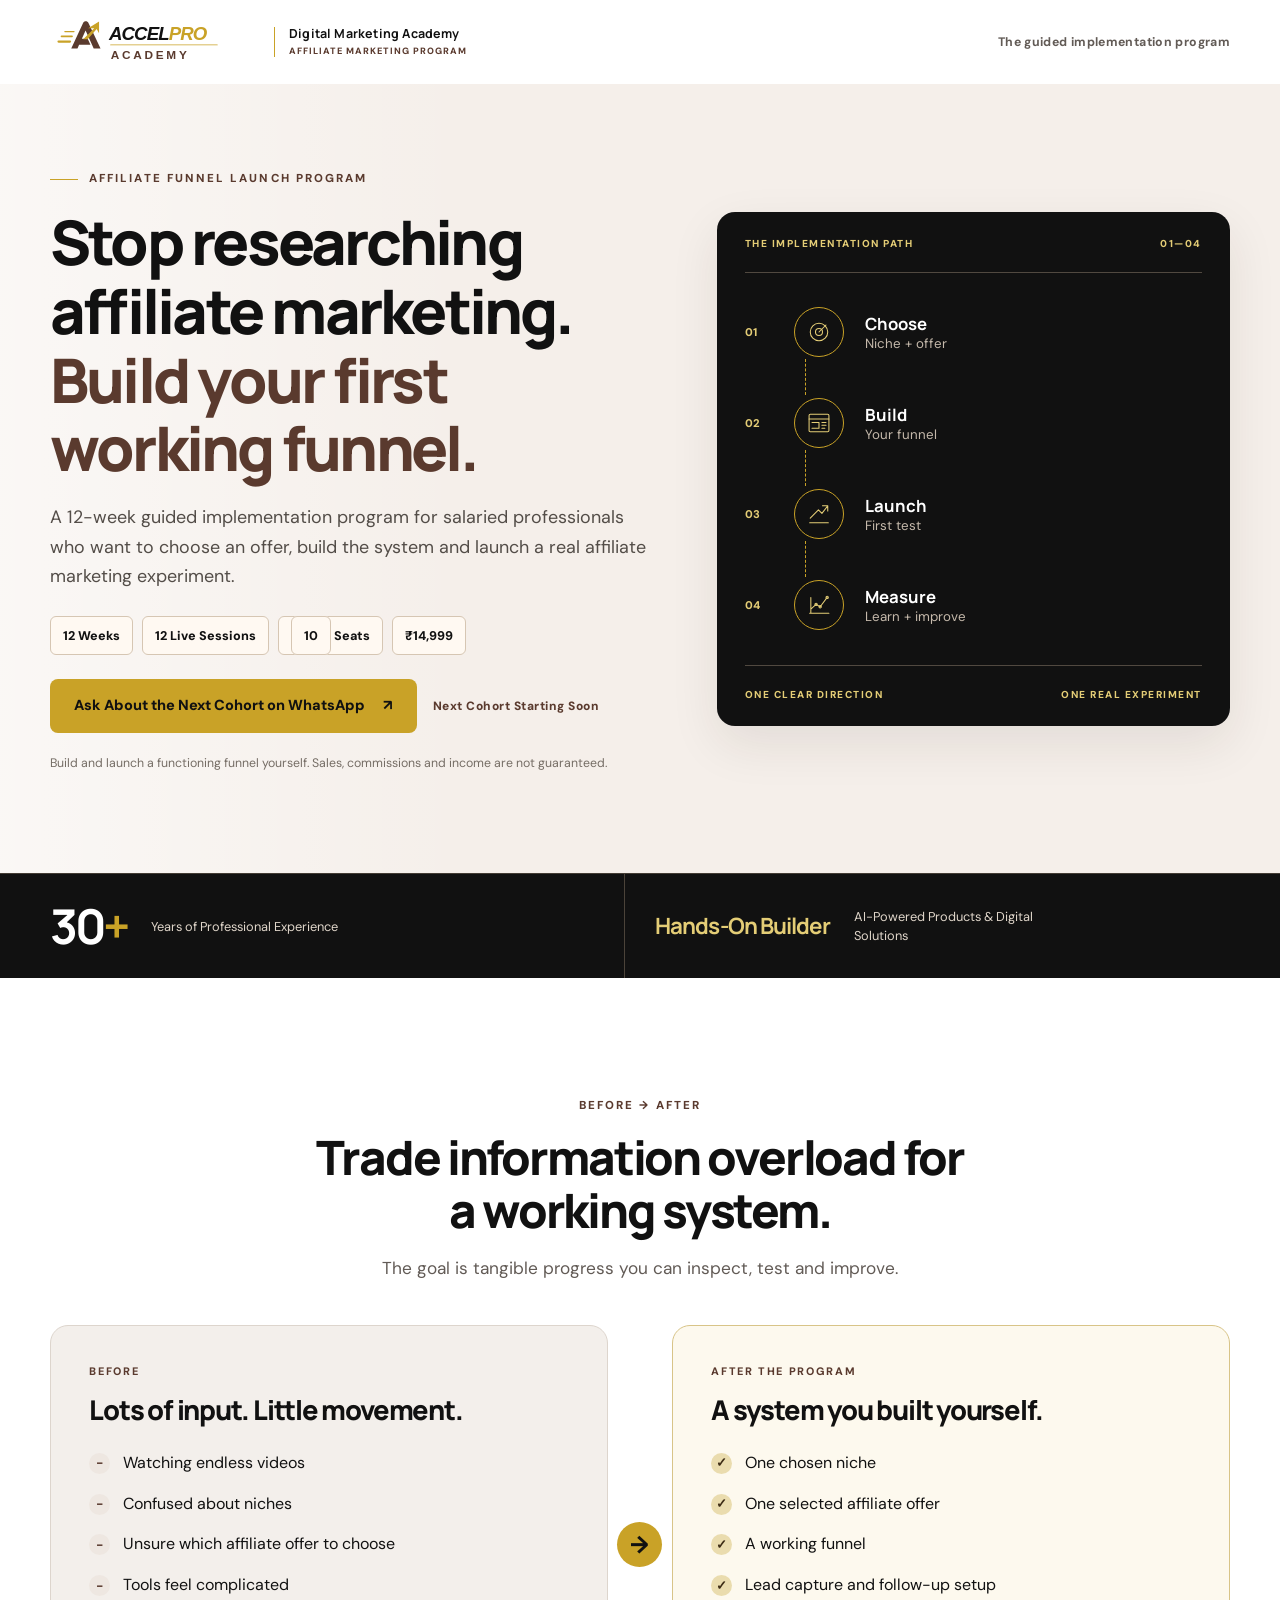
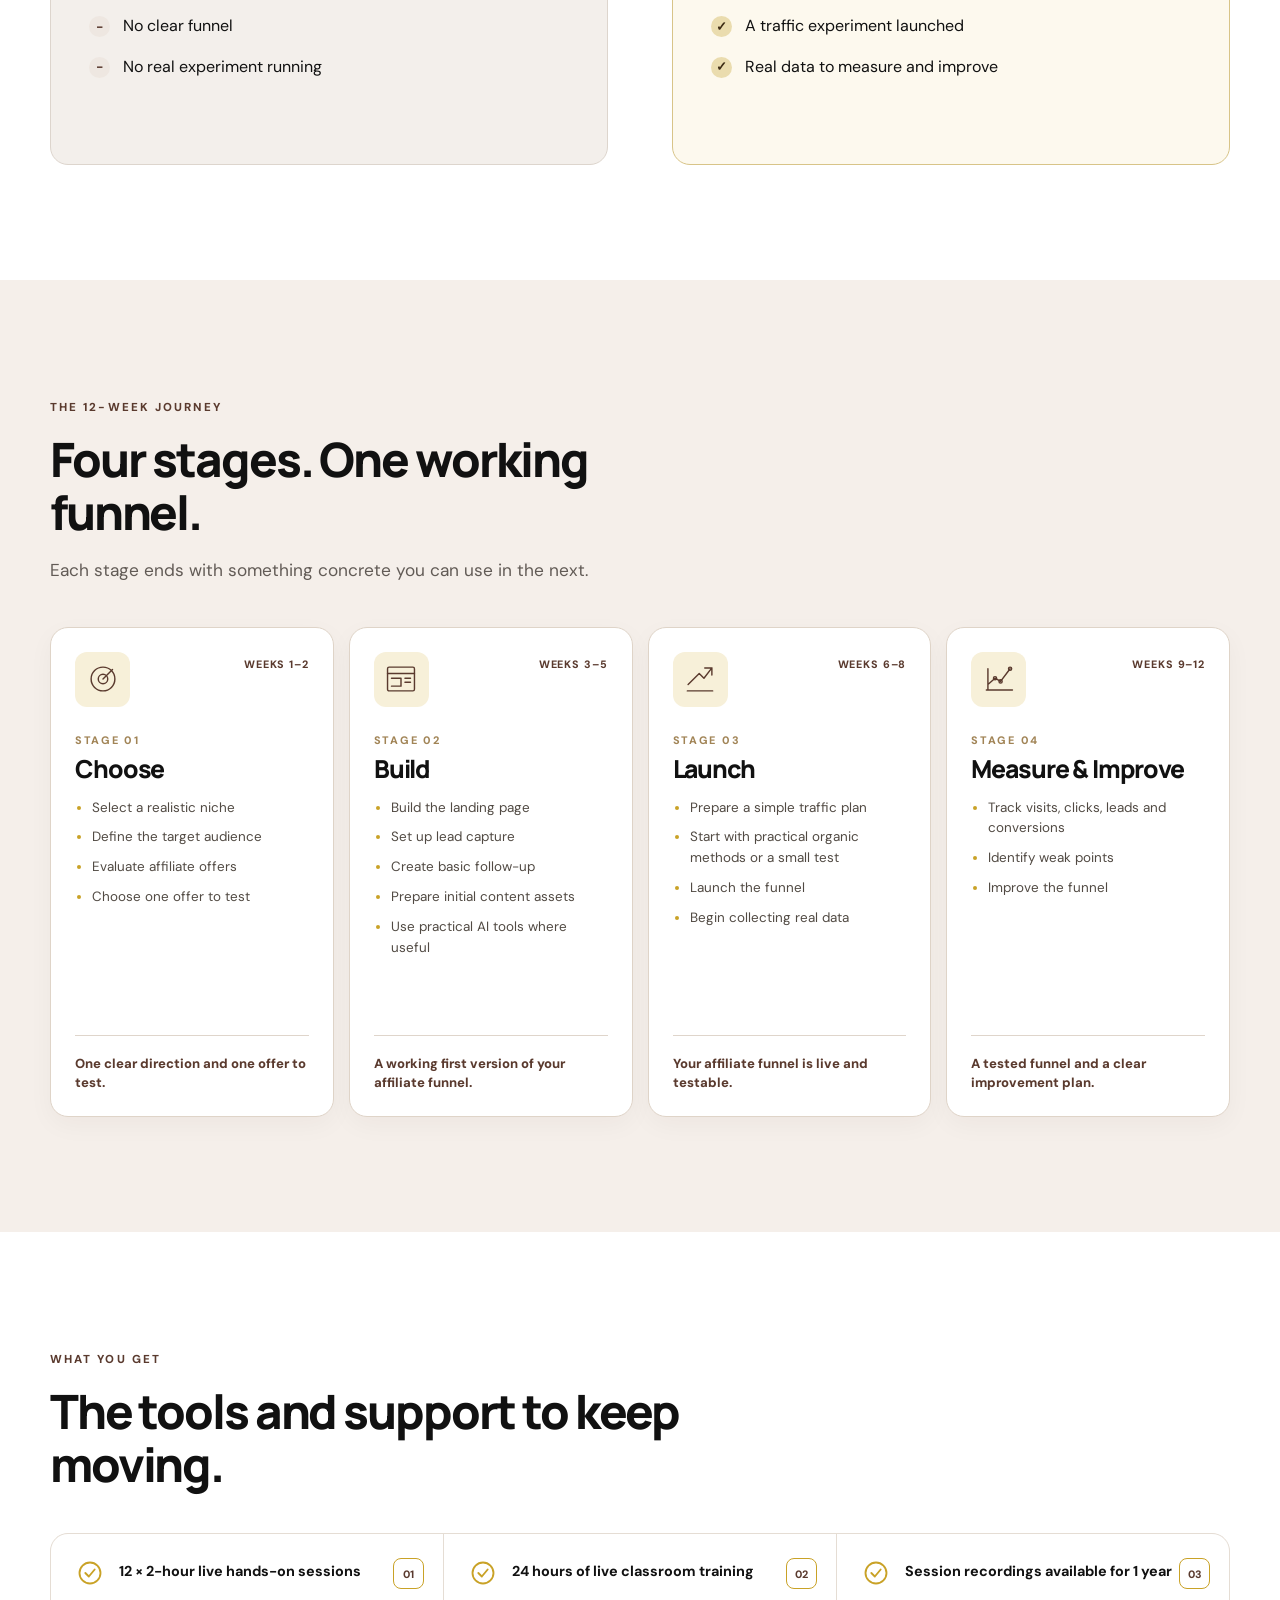
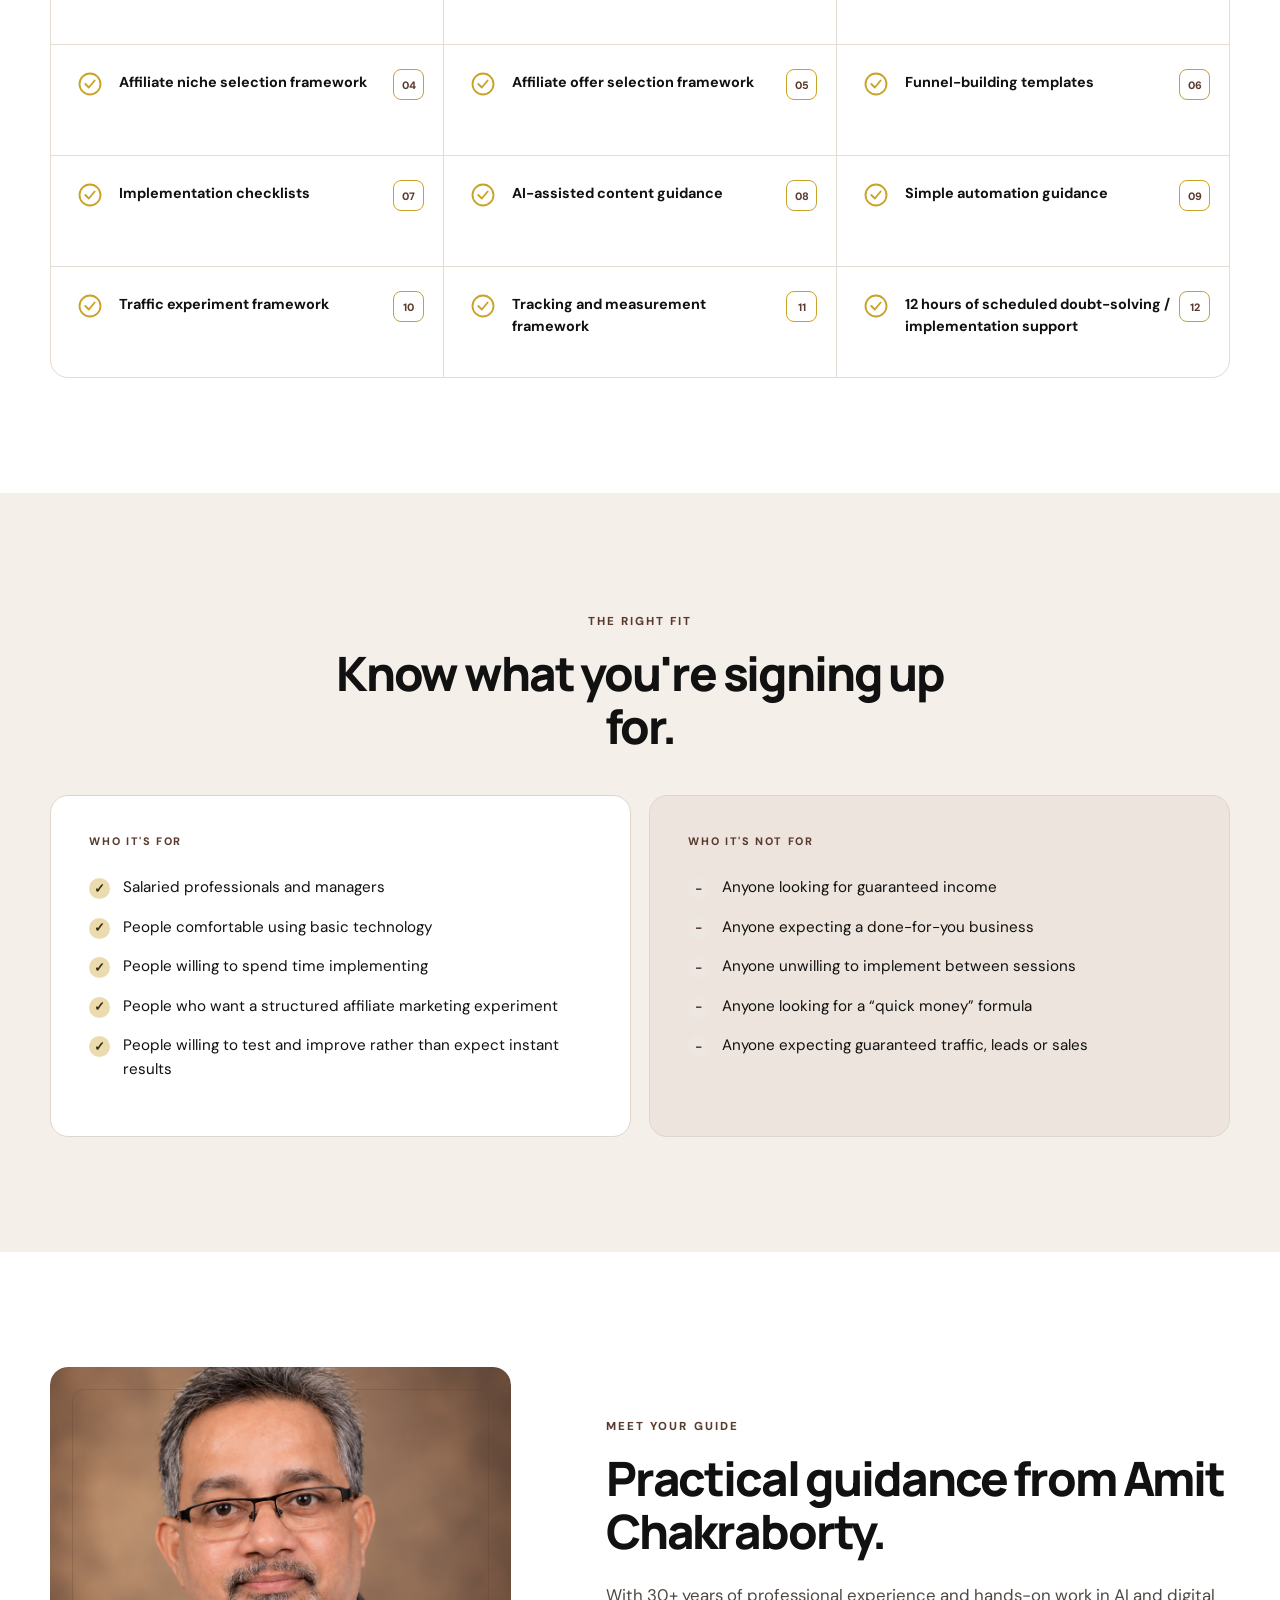
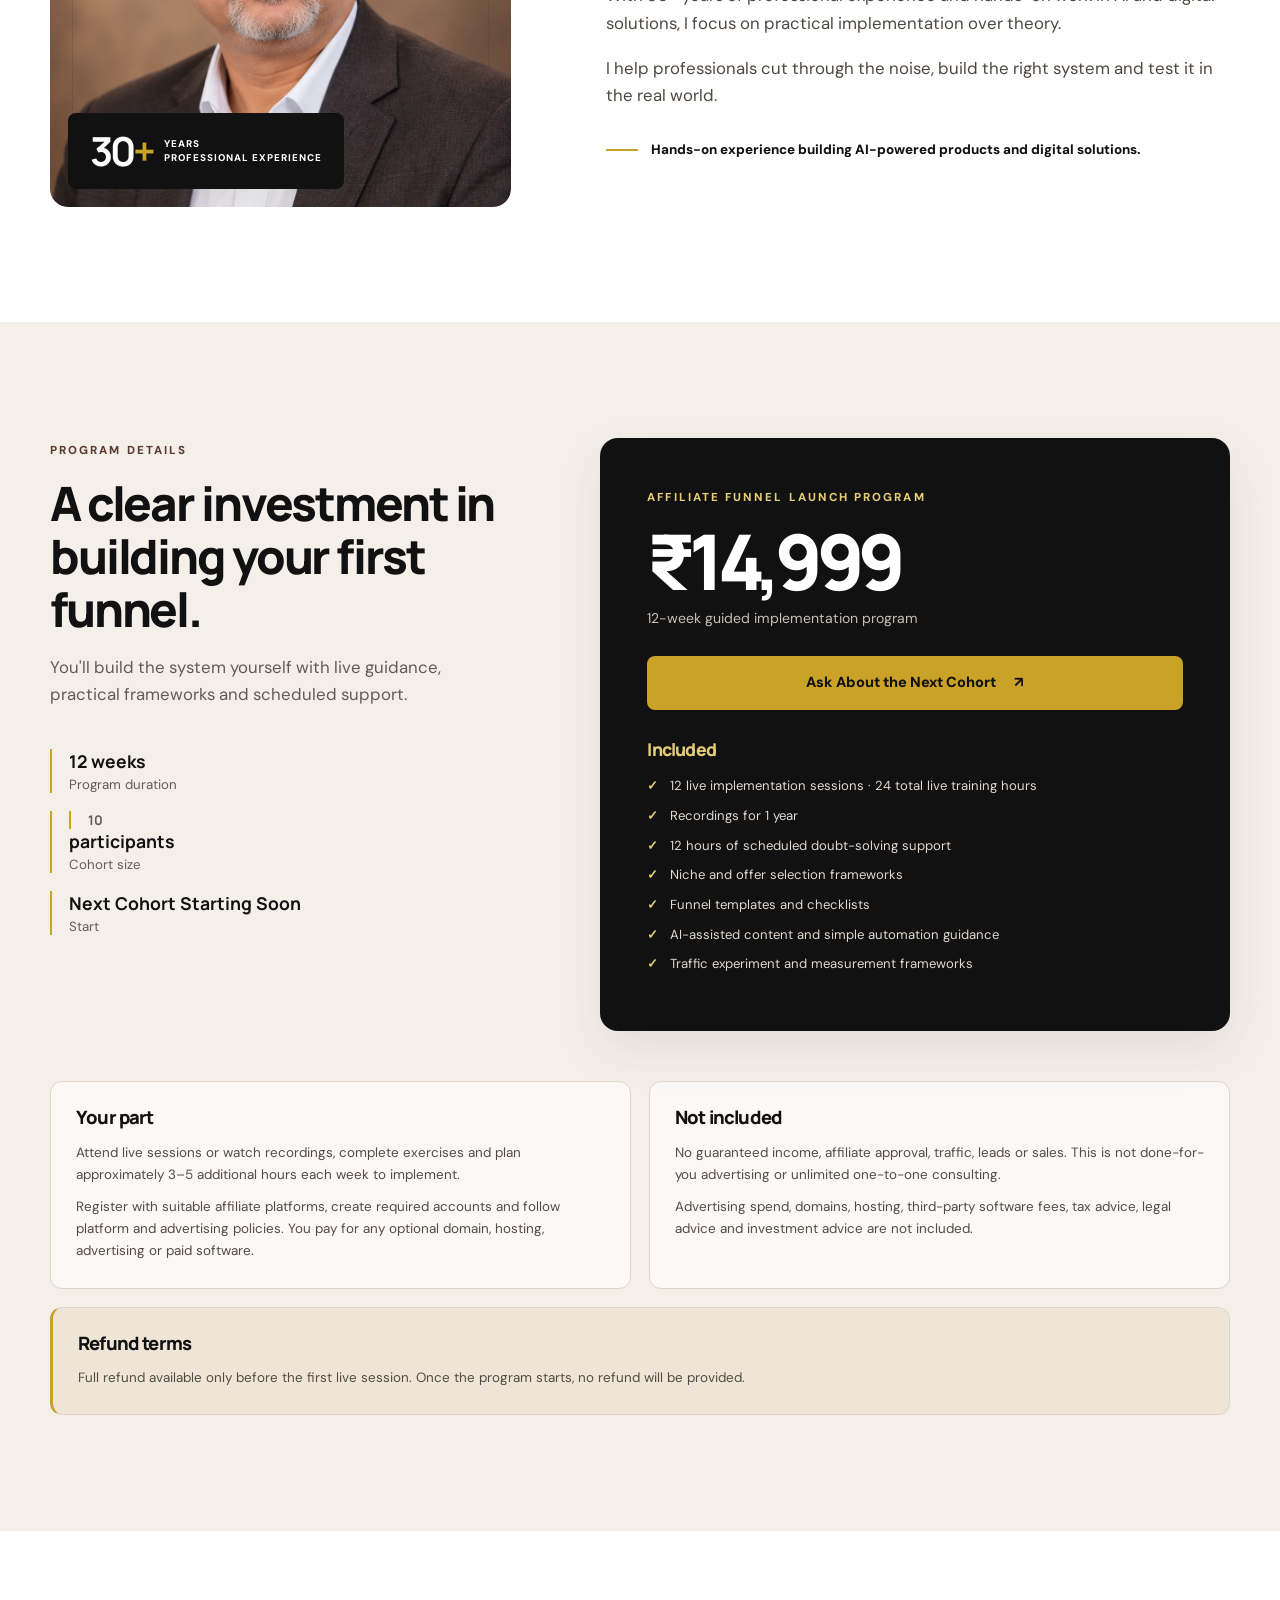
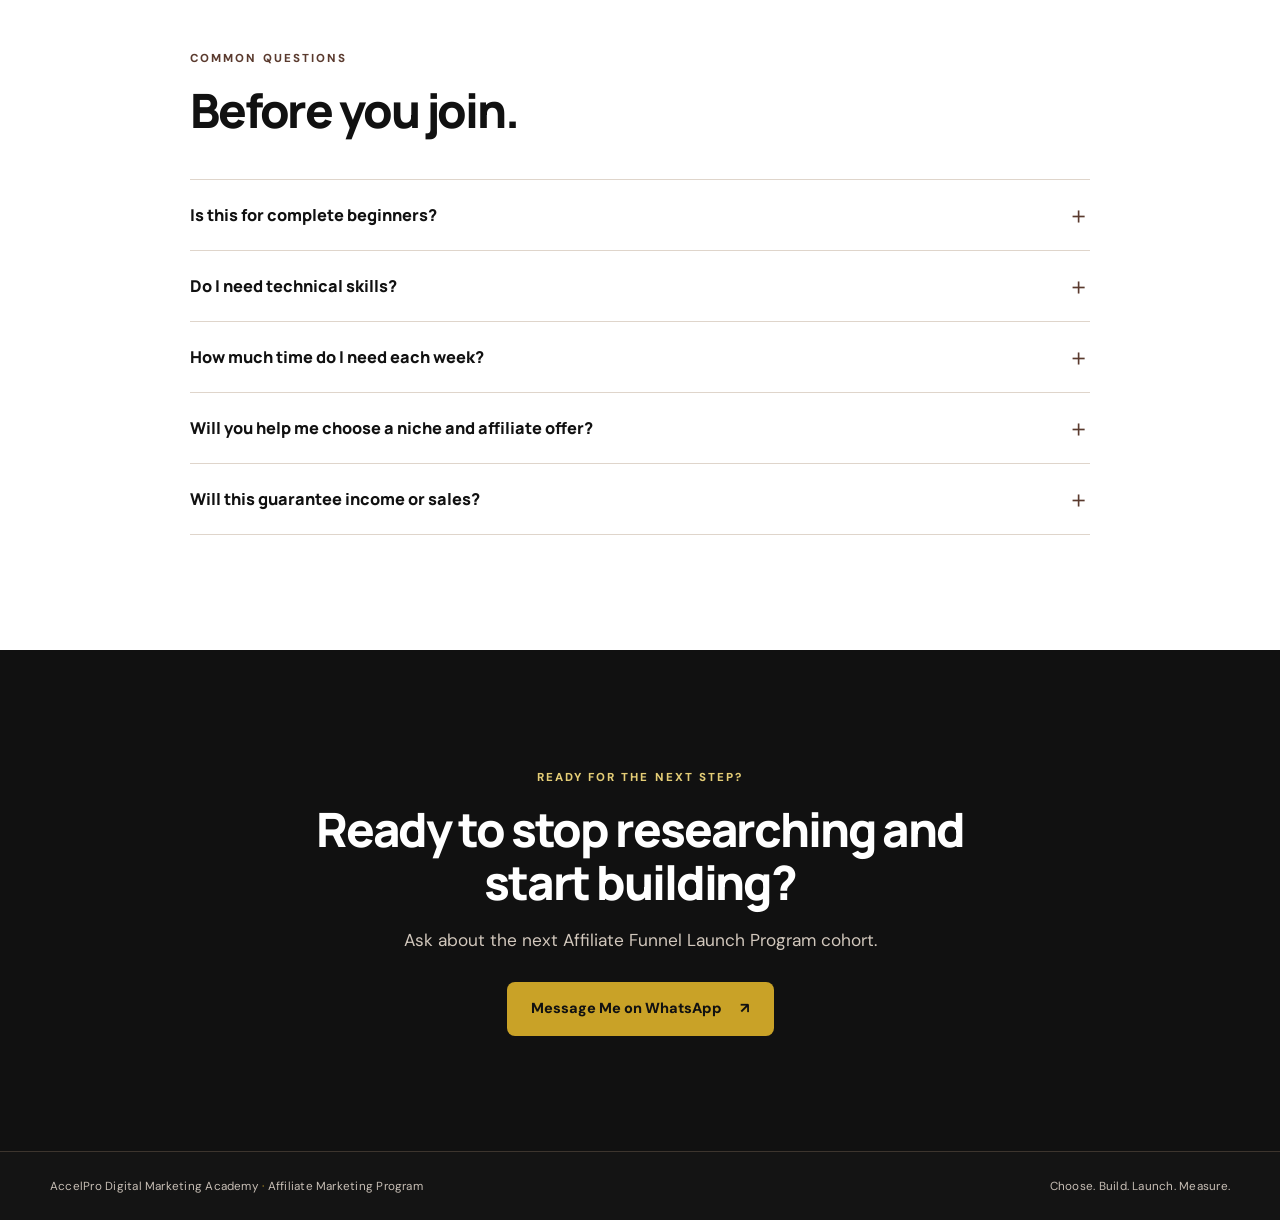
==== commit 932fdfeb: "Add AccelPro Academy logo to affiliate pages" ====
--- a/offer.html
+++ b/offer.html
@@ -8,7 +8,7 @@
   <link rel="canonical" href="https://accelproaffiliate.com/offer.html" data-site-canonical="/offer.html"><link rel="icon" href="assets/favicon.svg" type="image/svg+xml"><link rel="stylesheet" href="styles.css"><script src="config.js"></script><script src="script.js" defer></script>
 </head>
 <body class="offer-page">
-  <header class="site-header container" aria-label="AccelPro Digital Marketing Academy" data-site-replace="BRAND"><div class="brand"><span class="brand-mark" aria-hidden="true">A<span>.</span></span><span class="brand-text"><span>AccelPro <strong data-site="ACADEMY">Digital Marketing</strong></span><small>Academy · <span data-site="PROGRAM">Affiliate Marketing Program</span></small></span></div><span class="header-note">The guided implementation program</span></header>
+  <header class="site-header container" aria-label="AccelPro Digital Marketing Academy" data-site-replace="BRAND"><div class="brand"><img class="brand-logo" src="assets/brand/accelpro-academy.svg" alt="AccelPro Academy"><span class="brand-context"><strong><span data-site="ACADEMY">Digital Marketing</span> Academy</strong><small data-site="PROGRAM">Affiliate Marketing Program</small></span></div><span class="header-note">The guided implementation program</span></header>
   <main>
     <section class="hero offer-hero" aria-labelledby="offer-title"><div class="container offer-hero-grid"><div class="hero-copy"><span class="eyebrow"><span class="eyebrow-line"></span> AFFILIATE FUNNEL LAUNCH PROGRAM</span><h1 id="offer-title">Stop researching affiliate marketing. <em>Build your first working funnel.</em></h1><p class="hero-lede">A 12-week guided implementation program for salaried professionals who want to choose an offer, build the system and launch a real affiliate marketing experiment.</p><div class="hero-facts"><span>12 Weeks</span><span>12 Live Sessions</span><span><span data-site="SEATS">10</span> Seats</span><span data-site="PRICE">₹14,999</span></div><div class="hero-action"><a class="btn btn-gold" href="https://wa.me/919330352283?text=Hi%20Amit%2C%20I%27m%20interested%20in%20the%20Affiliate%20Funnel%20Launch%20Program.%20Please%20share%20details%20about%20the%20next%20cohort." data-site="WHATSAPP_LINK" target="_blank" rel="noopener noreferrer"><span data-site="BUTTON_TEXT">Ask About the Next Cohort on WhatsApp</span> <span aria-hidden="true">↗</span></a><span class="cohort-label" data-site="START_DATE">Next Cohort Starting Soon</span></div><p class="hero-fine">Build and launch a functioning funnel yourself. Sales, commissions and income are not guaranteed.</p></div><div class="funnel-art" aria-label="Choose, build, launch and measure roadmap"><div class="art-heading"><span>THE IMPLEMENTATION PATH</span><span>01—04</span></div><div class="art-track"><div class="art-node"><span class="node-num">01</span><svg viewBox="0 0 48 48" aria-hidden="true"><circle cx="24" cy="24" r="15"/><circle cx="24" cy="24" r="6"/><path d="m24 24 12-12"/></svg><strong>Choose</strong><small>Niche + offer</small></div><div class="art-node"><span class="node-num">02</span><svg viewBox="0 0 48 48" aria-hidden="true"><rect x="7" y="9" width="34" height="30" rx="2"/><path d="M7 17h34m-29 6h12v10H12m17-10h7m-7 5h7m-7 5h5"/></svg><strong>Build</strong><small>Your funnel</small></div><div class="art-node"><span class="node-num">03</span><svg viewBox="0 0 48 48" aria-hidden="true"><path d="m9 31 14-14 6 6 10-13M30 10h9v9M8 39h32"/></svg><strong>Launch</strong><small>First test</small></div><div class="art-node"><span class="node-num">04</span><svg viewBox="0 0 48 48" aria-hidden="true"><path d="M8 38h33M10 31l9-8 7 4 12-16M10 11v27"/><circle cx="19" cy="23" r="2"/><circle cx="26" cy="27" r="2"/><circle cx="38" cy="11" r="2"/></svg><strong>Measure</strong><small>Learn + improve</small></div></div><div class="art-footer"><span>ONE CLEAR DIRECTION</span><span>ONE REAL EXPERIMENT</span></div></div></div></section>
 
--- a/styles.css
+++ b/styles.css
@@ -1,7 +1,7 @@
 @import url('https://fonts.googleapis.com/css2?family=DM+Sans:wght@400;500;600;700&family=Manrope:wght@400;500;600;700;800&display=swap');
 
 :root{--black:#111111;--gold:#C9A227;--gold-light:#e4cd76;--coffee:#5A3A2E;--soft:#F5EFEA;--white:#FFFFFF;--line:#dfd5cb;--muted:#625b56;--radius:18px;--shadow:0 18px 50px rgba(41,28,21,.09)}
-*{box-sizing:border-box}html{scroll-behavior:smooth}body{margin:0;color:var(--black);background:var(--white);font-family:'DM Sans',Arial,sans-serif;-webkit-font-smoothing:antialiased}h1,h2,h3,p{margin-top:0}h1,h2,h3{font-family:Manrope,'DM Sans',Arial,sans-serif;letter-spacing:-.045em;line-height:1.12}h1{font-size:clamp(2.8rem,5vw,5.25rem);font-weight:800}h2{font-size:clamp(2.25rem,3.7vw,3.85rem);font-weight:800}h3{font-size:1.35rem;font-weight:800}p{line-height:1.65}a{color:inherit;text-decoration:none}button,input{font:inherit}button{cursor:pointer}svg{display:block}img{display:block;max-width:100%}em{font-style:normal;color:var(--coffee)}.container{width:min(100% - 40px,1180px);margin-inline:auto}.section{padding:clamp(76px,9vw,132px) 0}.section-light{background:var(--white)}.section-coffee{background:var(--soft)}.eyebrow{display:inline-flex;align-items:center;gap:11px;color:var(--coffee);font-size:.72rem;font-weight:800;letter-spacing:.18em;line-height:1.3}.eyebrow-line{width:28px;height:1px;background:var(--gold)}.section-heading{max-width:650px;margin-bottom:42px}.section-heading h2{margin:17px 0}.section-heading p,.section-intro{font-size:1.08rem;color:var(--muted);max-width:550px}.section-heading.centered{text-align:center;margin-inline:auto}.section-heading.centered p{margin-inline:auto}.btn{min-height:54px;display:inline-flex;align-items:center;justify-content:center;gap:18px;border:1px solid transparent;border-radius:8px;padding:15px 23px;text-align:center;font-size:.91rem;font-weight:800;line-height:1.25;transition:transform .2s,background .2s,box-shadow .2s}.btn:hover{transform:translateY(-2px);box-shadow:0 8px 22px rgba(49,34,16,.13)}.btn-gold{background:var(--gold);color:var(--black)}.btn-gold:hover{background:var(--gold-light)}.btn-full{width:100%}a:focus-visible,button:focus-visible,input:focus-visible,summary:focus-visible{outline:3px solid var(--coffee);outline-offset:3px}.site-header{min-height:84px;display:flex;align-items:center;justify-content:space-between;gap:20px}.brand{display:flex;align-items:center;gap:11px}.brand-mark{width:38px;height:38px;border:2px solid var(--black);border-radius:8px;display:grid;place-items:center;font-family:Manrope,sans-serif;font-size:1.25rem;font-weight:800;letter-spacing:-.1em}.brand-mark span{color:var(--gold)}.brand-text{display:flex;flex-direction:column;font-family:Manrope,sans-serif;font-size:1.04rem;font-weight:600;letter-spacing:-.04em;line-height:1.08}.brand-text strong{font-weight:800}.brand-text small{margin-top:4px;color:var(--coffee);font-family:'DM Sans',sans-serif;font-size:.58rem;font-weight:800;letter-spacing:.11em;text-transform:uppercase}.header-note{font-size:.77rem;color:var(--muted);font-weight:700;letter-spacing:.03em}.hero{position:relative;overflow:hidden;background:var(--soft)}.hero:before{content:"";position:absolute;inset:0 auto 0 0;width:36%;background:linear-gradient(90deg,rgba(255,255,255,.55),transparent);pointer-events:none}.lead-hero{padding:72px 0 90px}.hero-grid{position:relative;display:grid;grid-template-columns:minmax(0,1.13fr) minmax(350px,.87fr);align-items:center;gap:clamp(35px,5vw,90px)}.hero-copy h1{margin:21px 0 20px}.hero-lede{max-width:600px;color:#534d48;font-size:1.12rem;line-height:1.65}.hero-points{display:flex;flex-wrap:wrap;gap:10px;margin:26px 0 22px}.hero-points span{padding:9px 14px;border:1px solid #d8c8b8;border-radius:99px;font-size:.76rem;font-weight:800;letter-spacing:.04em;background:rgba(255,255,255,.45)}.workbook-scene{height:310px;position:relative;display:flex;align-items:flex-end;padding-left:55px}.workbook-shadow{position:absolute;left:30px;bottom:6px;width:370px;height:34px;border-radius:50%;background:rgba(55,36,29,.16);filter:blur(14px)}.workbook-cover{position:relative;z-index:1;width:265px;height:300px;padding:18px 21px;background:#171512;color:var(--white);border:1px solid #3a3324;border-radius:3px 11px 11px 3px;box-shadow:12px 15px 24px rgba(34,22,18,.28);transform:rotate(-6deg);display:flex;flex-direction:column;overflow:hidden}.workbook-cover:before{content:"";position:absolute;left:0;top:0;bottom:0;width:8px;background:#5b4923}.workbook-cover:after{content:"";position:absolute;width:200px;height:200px;border:1px solid rgba(201,162,39,.28);border-radius:50%;right:-105px;top:78px}.cover-top,.cover-bottom{display:flex;align-items:flex-start;justify-content:space-between;gap:15px}.cover-top{font-size:.48rem;font-weight:800;letter-spacing:.14em;line-height:1.3}.cover-top span:last-child{text-align:right;color:var(--gold-light)}.cover-rule{height:1px;background:rgba(255,255,255,.34);margin:14px 0 25px}.cover-kicker{font-size:.48rem;color:var(--gold-light);font-weight:800;letter-spacing:.17em}.workbook-cover strong{font-family:Manrope,sans-serif;font-size:1.6rem;line-height:1.07;letter-spacing:-.05em;margin-top:12px}.workbook-cover i{color:var(--gold);font-style:normal}.cover-dot{color:var(--gold)}.cover-bottom{margin-top:auto;align-items:end;font-size:.48rem;line-height:1.65;letter-spacing:.08em}.cover-bottom svg{width:46px;fill:none;stroke:var(--gold);stroke-width:1.5}.scene-stamp{position:absolute;z-index:2;left:290px;bottom:48px;width:108px;height:108px;border:1px solid var(--gold);border-radius:50%;background:#fff9ed;display:flex;flex-direction:column;align-items:center;justify-content:center;text-align:center;color:var(--coffee);font-size:.7rem;line-height:1.2;font-weight:700;transform:rotate(7deg);box-shadow:var(--shadow)}.scene-stamp span{font-family:Manrope,sans-serif;font-size:2.35rem;line-height:1;color:var(--black)}.form-wrap{background:var(--white);padding:clamp(25px,3vw,38px);border:1px solid #e7dfd8;border-radius:var(--radius);box-shadow:var(--shadow)}.form-topline{display:flex;align-items:center;gap:9px;font-size:.64rem;font-weight:800;letter-spacing:.14em;color:var(--coffee)}.mini-spark{font-size:1.25rem;color:var(--gold)}.form-wrap h2{font-size:2.25rem;margin:12px 0 8px}.form-wrap>p{color:var(--muted);font-size:.92rem;margin-bottom:25px}.field{margin-bottom:16px}.field label{display:block;margin-bottom:7px;font-weight:800;font-size:.82rem}.field input{width:100%;min-height:51px;padding:12px 14px;border:1px solid #cfc6bd;border-radius:7px;background:#fff;color:var(--black)}.field input::placeholder{color:#8a8178}.field small{display:block;margin-top:6px;color:var(--coffee);font-size:.73rem}.check-field{display:grid;grid-template-columns:17px 1fr;gap:10px;align-items:start;margin:5px 0 20px;color:#4f4943;font-size:.77rem;line-height:1.5}.check-field input{width:17px;height:17px;margin:2px 0 0;accent-color:var(--coffee)}.privacy-note{margin:12px 0 0;text-align:center;color:#736b64;font-size:.72rem}.three-grid{display:grid;grid-template-columns:repeat(3,minmax(0,1fr));gap:20px}.feature-card{position:relative;min-height:255px;padding:29px;background:var(--white);border:1px solid var(--line);border-radius:var(--radius);box-shadow:0 8px 25px rgba(48,31,22,.035)}.icon-badge{width:55px;height:55px;display:grid;place-items:center;background:#f7f0d9;border-radius:12px}.icon-badge svg,.journey-icon svg,.roadmap-icon svg,.art-node svg{width:38px;height:38px;fill:none;stroke:var(--coffee);stroke-width:1.8;stroke-linecap:round;stroke-linejoin:round}.feature-card h3{margin:28px 0 10px}.feature-card p{color:var(--muted);font-size:.93rem;margin:0}.card-index{position:absolute;top:33px;right:27px;font-size:.7rem;font-weight:800;letter-spacing:.12em;color:#a68a68}.journey-path{display:grid;grid-template-columns:1fr 70px 1fr 70px 1fr;align-items:start;gap:16px}.journey-step{padding:20px 8px}.journey-icon{width:78px;height:78px;background:var(--white);border:1px solid #e5d8ca;border-radius:50%;display:grid;place-items:center;margin-bottom:25px}.journey-icon svg{width:44px;height:44px}.journey-step>span{font-size:.66rem;font-weight:800;letter-spacing:.17em;color:var(--coffee)}.journey-step h3{margin:10px 0}.journey-step p{color:var(--muted);font-size:.94rem;margin:0}.path-arrow{padding-top:45px}.path-arrow svg{width:100%;height:24px;fill:none;stroke:var(--gold);stroke-width:2}.split-section{display:grid;grid-template-columns:.8fr 1.2fr;gap:8%;align-items:start}.split-section h2{max-width:470px;margin:18px 0}.tick-list,.cross-list{list-style:none;padding:0;margin:0}.tick-list li,.cross-list li{position:relative;padding:0 0 0 34px;margin-bottom:16px;line-height:1.55}.tick-list li:before,.cross-list li:before{position:absolute;left:0;top:2px;width:21px;height:21px;border-radius:50%;display:grid;place-items:center;font-size:.8rem;font-weight:800}.tick-list li:before{content:"✓";background:#eadcae;color:#3c2b14}.cross-list li:before{content:"−";background:#eee7e1;color:var(--coffee)}.about-grid{display:grid;grid-template-columns:.85fr 1.15fr;gap:8%;align-items:center}.coach-visual{min-height:440px;background:#e8ded4;border-radius:var(--radius);position:relative;overflow:hidden}.coach-visual:before{content:"";position:absolute;inset:22px;border:1px solid rgba(90,58,46,.22);border-radius:12px}.coach-photo{width:100%;height:440px;object-fit:cover;object-position:center 30%;border-radius:var(--radius)}.coach-photo[hidden]{display:none}.coach-visual.without-photo{background:radial-gradient(circle at 68% 28%,#d9c2a1 0 10%,transparent 10.2%),linear-gradient(145deg,#e8d9ca,#cdb49b)}.coach-visual.without-photo:after{content:"A";position:absolute;inset:0;display:grid;place-items:center;font-family:Manrope,sans-serif;font-size:18rem;font-weight:800;color:rgba(90,58,46,.15)}.coach-proof{position:absolute;z-index:1;left:18px;bottom:18px;display:flex;align-items:center;gap:12px;background:var(--black);color:var(--white);padding:18px 22px;border-radius:8px;box-shadow:var(--shadow)}.coach-proof strong{font-family:Manrope,sans-serif;font-size:2.5rem;line-height:1;letter-spacing:-.08em}.coach-proof strong span{color:var(--gold)}.coach-proof>span{font-size:.61rem;font-weight:800;letter-spacing:.1em;line-height:1.5}.about-copy h2{margin:17px 0 24px}.about-copy p{font-size:1.05rem;color:#4e4843;margin-bottom:17px}.about-proofline{display:flex;align-items:center;gap:13px;margin-top:30px;font-size:.84rem;font-weight:800;line-height:1.5}.proof-line{width:32px;height:2px;flex:none;background:var(--gold)}.final-cta{background:var(--black);color:var(--white);text-align:center}.cta-inner{max-width:770px}.final-cta .eyebrow{color:var(--gold-light)}.final-cta h2{margin:17px auto;max-width:700px}.final-cta p{color:#d1c7bc;font-size:1.08rem;margin-bottom:27px}.footer{background:#141414;color:#c7beb5;border-top:1px solid #3d352e;padding:26px 0}.footer-inner{display:flex;justify-content:space-between;gap:20px;font-size:.73rem;letter-spacing:.02em}.gold-dot{color:var(--gold)}
+*{box-sizing:border-box}html{scroll-behavior:smooth}body{margin:0;color:var(--black);background:var(--white);font-family:'DM Sans',Arial,sans-serif;-webkit-font-smoothing:antialiased}h1,h2,h3,p{margin-top:0}h1,h2,h3{font-family:Manrope,'DM Sans',Arial,sans-serif;letter-spacing:-.045em;line-height:1.12}h1{font-size:clamp(2.8rem,5vw,5.25rem);font-weight:800}h2{font-size:clamp(2.25rem,3.7vw,3.85rem);font-weight:800}h3{font-size:1.35rem;font-weight:800}p{line-height:1.65}a{color:inherit;text-decoration:none}button,input{font:inherit}button{cursor:pointer}svg{display:block}img{display:block;max-width:100%}em{font-style:normal;color:var(--coffee)}.container{width:min(100% - 40px,1180px);margin-inline:auto}.section{padding:clamp(76px,9vw,132px) 0}.section-light{background:var(--white)}.section-coffee{background:var(--soft)}.eyebrow{display:inline-flex;align-items:center;gap:11px;color:var(--coffee);font-size:.72rem;font-weight:800;letter-spacing:.18em;line-height:1.3}.eyebrow-line{width:28px;height:1px;background:var(--gold)}.section-heading{max-width:650px;margin-bottom:42px}.section-heading h2{margin:17px 0}.section-heading p,.section-intro{font-size:1.08rem;color:var(--muted);max-width:550px}.section-heading.centered{text-align:center;margin-inline:auto}.section-heading.centered p{margin-inline:auto}.btn{min-height:54px;display:inline-flex;align-items:center;justify-content:center;gap:18px;border:1px solid transparent;border-radius:8px;padding:15px 23px;text-align:center;font-size:.91rem;font-weight:800;line-height:1.25;transition:transform .2s,background .2s,box-shadow .2s}.btn:hover{transform:translateY(-2px);box-shadow:0 8px 22px rgba(49,34,16,.13)}.btn-gold{background:var(--gold);color:var(--black)}.btn-gold:hover{background:var(--gold-light)}.btn-full{width:100%}a:focus-visible,button:focus-visible,input:focus-visible,summary:focus-visible{outline:3px solid var(--coffee);outline-offset:3px}.site-header{min-height:84px;display:flex;align-items:center;justify-content:space-between;gap:20px}.brand{display:flex;align-items:center;gap:14px}.brand-logo{width:210px;height:auto;flex:none}.brand-context{display:flex;flex-direction:column;padding-left:14px;border-left:1px solid var(--gold);font-family:Manrope,sans-serif;line-height:1.12}.brand-context strong{font-size:.78rem;letter-spacing:.015em}.brand-context small{margin-top:5px;color:var(--coffee);font-family:'DM Sans',sans-serif;font-size:.57rem;font-weight:800;letter-spacing:.11em;text-transform:uppercase}.brand-mark{width:38px;height:38px;border:2px solid var(--black);border-radius:8px;display:grid;place-items:center;font-family:Manrope,sans-serif;font-size:1.25rem;font-weight:800;letter-spacing:-.1em}.brand-mark span{color:var(--gold)}.brand-text{display:flex;flex-direction:column;font-family:Manrope,sans-serif;font-size:1.04rem;font-weight:600;letter-spacing:-.04em;line-height:1.08}.brand-text strong{font-weight:800}.brand-text small{margin-top:4px;color:var(--coffee);font-family:'DM Sans',sans-serif;font-size:.58rem;font-weight:800;letter-spacing:.11em;text-transform:uppercase}.header-note{font-size:.77rem;color:var(--muted);font-weight:700;letter-spacing:.03em}.hero{position:relative;overflow:hidden;background:var(--soft)}.hero:before{content:"";position:absolute;inset:0 auto 0 0;width:36%;background:linear-gradient(90deg,rgba(255,255,255,.55),transparent);pointer-events:none}.lead-hero{padding:72px 0 90px}.hero-grid{position:relative;display:grid;grid-template-columns:minmax(0,1.13fr) minmax(350px,.87fr);align-items:center;gap:clamp(35px,5vw,90px)}.hero-copy h1{margin:21px 0 20px}.hero-lede{max-width:600px;color:#534d48;font-size:1.12rem;line-height:1.65}.hero-points{display:flex;flex-wrap:wrap;gap:10px;margin:26px 0 22px}.hero-points span{padding:9px 14px;border:1px solid #d8c8b8;border-radius:99px;font-size:.76rem;font-weight:800;letter-spacing:.04em;background:rgba(255,255,255,.45)}.workbook-scene{height:310px;position:relative;display:flex;align-items:flex-end;padding-left:55px}.workbook-shadow{position:absolute;left:30px;bottom:6px;width:370px;height:34px;border-radius:50%;background:rgba(55,36,29,.16);filter:blur(14px)}.workbook-cover{position:relative;z-index:1;width:265px;height:300px;padding:18px 21px;background:#171512;color:var(--white);border:1px solid #3a3324;border-radius:3px 11px 11px 3px;box-shadow:12px 15px 24px rgba(34,22,18,.28);transform:rotate(-6deg);display:flex;flex-direction:column;overflow:hidden}.workbook-cover:before{content:"";position:absolute;left:0;top:0;bottom:0;width:8px;background:#5b4923}.workbook-cover:after{content:"";position:absolute;width:200px;height:200px;border:1px solid rgba(201,162,39,.28);border-radius:50%;right:-105px;top:78px}.cover-top,.cover-bottom{display:flex;align-items:flex-start;justify-content:space-between;gap:15px}.cover-top{font-size:.48rem;font-weight:800;letter-spacing:.14em;line-height:1.3}.cover-top span:last-child{text-align:right;color:var(--gold-light)}.cover-rule{height:1px;background:rgba(255,255,255,.34);margin:14px 0 25px}.cover-kicker{font-size:.48rem;color:var(--gold-light);font-weight:800;letter-spacing:.17em}.workbook-cover strong{font-family:Manrope,sans-serif;font-size:1.6rem;line-height:1.07;letter-spacing:-.05em;margin-top:12px}.workbook-cover i{color:var(--gold);font-style:normal}.cover-dot{color:var(--gold)}.cover-bottom{margin-top:auto;align-items:end;font-size:.48rem;line-height:1.65;letter-spacing:.08em}.cover-bottom svg{width:46px;fill:none;stroke:var(--gold);stroke-width:1.5}.scene-stamp{position:absolute;z-index:2;left:290px;bottom:48px;width:108px;height:108px;border:1px solid var(--gold);border-radius:50%;background:#fff9ed;display:flex;flex-direction:column;align-items:center;justify-content:center;text-align:center;color:var(--coffee);font-size:.7rem;line-height:1.2;font-weight:700;transform:rotate(7deg);box-shadow:var(--shadow)}.scene-stamp span{font-family:Manrope,sans-serif;font-size:2.35rem;line-height:1;color:var(--black)}.form-wrap{background:var(--white);padding:clamp(25px,3vw,38px);border:1px solid #e7dfd8;border-radius:var(--radius);box-shadow:var(--shadow)}.form-topline{display:flex;align-items:center;gap:9px;font-size:.64rem;font-weight:800;letter-spacing:.14em;color:var(--coffee)}.mini-spark{font-size:1.25rem;color:var(--gold)}.form-wrap h2{font-size:2.25rem;margin:12px 0 8px}.form-wrap>p{color:var(--muted);font-size:.92rem;margin-bottom:25px}.field{margin-bottom:16px}.field label{display:block;margin-bottom:7px;font-weight:800;font-size:.82rem}.field input{width:100%;min-height:51px;padding:12px 14px;border:1px solid #cfc6bd;border-radius:7px;background:#fff;color:var(--black)}.field input::placeholder{color:#8a8178}.field small{display:block;margin-top:6px;color:var(--coffee);font-size:.73rem}.check-field{display:grid;grid-template-columns:17px 1fr;gap:10px;align-items:start;margin:5px 0 20px;color:#4f4943;font-size:.77rem;line-height:1.5}.check-field input{width:17px;height:17px;margin:2px 0 0;accent-color:var(--coffee)}.privacy-note{margin:12px 0 0;text-align:center;color:#736b64;font-size:.72rem}.three-grid{display:grid;grid-template-columns:repeat(3,minmax(0,1fr));gap:20px}.feature-card{position:relative;min-height:255px;padding:29px;background:var(--white);border:1px solid var(--line);border-radius:var(--radius);box-shadow:0 8px 25px rgba(48,31,22,.035)}.icon-badge{width:55px;height:55px;display:grid;place-items:center;background:#f7f0d9;border-radius:12px}.icon-badge svg,.journey-icon svg,.roadmap-icon svg,.art-node svg{width:38px;height:38px;fill:none;stroke:var(--coffee);stroke-width:1.8;stroke-linecap:round;stroke-linejoin:round}.feature-card h3{margin:28px 0 10px}.feature-card p{color:var(--muted);font-size:.93rem;margin:0}.card-index{position:absolute;top:33px;right:27px;font-size:.7rem;font-weight:800;letter-spacing:.12em;color:#a68a68}.journey-path{display:grid;grid-template-columns:1fr 70px 1fr 70px 1fr;align-items:start;gap:16px}.journey-step{padding:20px 8px}.journey-icon{width:78px;height:78px;background:var(--white);border:1px solid #e5d8ca;border-radius:50%;display:grid;place-items:center;margin-bottom:25px}.journey-icon svg{width:44px;height:44px}.journey-step>span{font-size:.66rem;font-weight:800;letter-spacing:.17em;color:var(--coffee)}.journey-step h3{margin:10px 0}.journey-step p{color:var(--muted);font-size:.94rem;margin:0}.path-arrow{padding-top:45px}.path-arrow svg{width:100%;height:24px;fill:none;stroke:var(--gold);stroke-width:2}.split-section{display:grid;grid-template-columns:.8fr 1.2fr;gap:8%;align-items:start}.split-section h2{max-width:470px;margin:18px 0}.tick-list,.cross-list{list-style:none;padding:0;margin:0}.tick-list li,.cross-list li{position:relative;padding:0 0 0 34px;margin-bottom:16px;line-height:1.55}.tick-list li:before,.cross-list li:before{position:absolute;left:0;top:2px;width:21px;height:21px;border-radius:50%;display:grid;place-items:center;font-size:.8rem;font-weight:800}.tick-list li:before{content:"✓";background:#eadcae;color:#3c2b14}.cross-list li:before{content:"−";background:#eee7e1;color:var(--coffee)}.about-grid{display:grid;grid-template-columns:.85fr 1.15fr;gap:8%;align-items:center}.coach-visual{min-height:440px;background:#e8ded4;border-radius:var(--radius);position:relative;overflow:hidden}.coach-visual:before{content:"";position:absolute;inset:22px;border:1px solid rgba(90,58,46,.22);border-radius:12px}.coach-photo{width:100%;height:440px;object-fit:cover;object-position:center 30%;border-radius:var(--radius)}.coach-photo[hidden]{display:none}.coach-visual.without-photo{background:radial-gradient(circle at 68% 28%,#d9c2a1 0 10%,transparent 10.2%),linear-gradient(145deg,#e8d9ca,#cdb49b)}.coach-visual.without-photo:after{content:"A";position:absolute;inset:0;display:grid;place-items:center;font-family:Manrope,sans-serif;font-size:18rem;font-weight:800;color:rgba(90,58,46,.15)}.coach-proof{position:absolute;z-index:1;left:18px;bottom:18px;display:flex;align-items:center;gap:12px;background:var(--black);color:var(--white);padding:18px 22px;border-radius:8px;box-shadow:var(--shadow)}.coach-proof strong{font-family:Manrope,sans-serif;font-size:2.5rem;line-height:1;letter-spacing:-.08em}.coach-proof strong span{color:var(--gold)}.coach-proof>span{font-size:.61rem;font-weight:800;letter-spacing:.1em;line-height:1.5}.about-copy h2{margin:17px 0 24px}.about-copy p{font-size:1.05rem;color:#4e4843;margin-bottom:17px}.about-proofline{display:flex;align-items:center;gap:13px;margin-top:30px;font-size:.84rem;font-weight:800;line-height:1.5}.proof-line{width:32px;height:2px;flex:none;background:var(--gold)}.final-cta{background:var(--black);color:var(--white);text-align:center}.cta-inner{max-width:770px}.final-cta .eyebrow{color:var(--gold-light)}.final-cta h2{margin:17px auto;max-width:700px}.final-cta p{color:#d1c7bc;font-size:1.08rem;margin-bottom:27px}.footer{background:#141414;color:#c7beb5;border-top:1px solid #3d352e;padding:26px 0}.footer-inner{display:flex;justify-content:space-between;gap:20px;font-size:.73rem;letter-spacing:.02em}.gold-dot{color:var(--gold)}
 
 /* Thank-you page */
 .thanks-hero{background:var(--soft);padding:75px 0 95px;text-align:center}.thanks-inner{max-width:740px}.success-mark{width:118px;height:118px;margin:0 auto 20px}.success-mark svg{width:100%;height:100%;fill:#fff;stroke:var(--gold);stroke-width:4}.success-mark svg path{stroke:var(--coffee);stroke-width:5;fill:none;stroke-linecap:round;stroke-linejoin:round;stroke-dasharray:80;stroke-dashoffset:80;animation:draw-check .8s .2s ease forwards}.thanks-hero h1{font-size:clamp(2.6rem,5vw,4.8rem);margin:18px 0}.thanks-hero p{max-width:560px;margin:0 auto 27px;color:var(--muted);font-size:1.1rem}.download-note{display:block;margin-top:14px;color:var(--coffee);font-size:.73rem;font-weight:700}.community-card{display:flex;justify-content:space-between;align-items:center;gap:36px}.community-card h2{margin:15px 0}.community-card p{color:var(--muted);margin:0}.community-action{text-align:center}.community-action [role=status]{max-width:250px;margin:13px auto 0;color:var(--coffee);font-size:.83rem;font-weight:700}.program-teaser{display:grid;grid-template-columns:.72fr 1.28fr;overflow:hidden;background:var(--black);color:var(--white);border-radius:var(--radius);box-shadow:var(--shadow)}.teaser-visual{position:relative;min-height:420px;background:radial-gradient(circle at 45% 45%,#6c513d,#281f1a 65%);overflow:hidden;display:grid;place-items:center}.teaser-orbit{position:absolute;border:1px solid rgba(201,162,39,.35);border-radius:50%}.orbit-one{width:260px;height:260px}.orbit-two{width:390px;height:390px}.teaser-core{position:relative;z-index:1;width:195px;height:195px;border-radius:50%;background:#1d1916;border:1px solid var(--gold);display:flex;align-items:center;justify-content:center;text-align:center;padding:25px;color:#fff;font-family:Manrope,sans-serif;font-size:1.25rem;font-weight:800;line-height:1.55;letter-spacing:-.04em;box-shadow:0 0 0 17px rgba(201,162,39,.08)}.teaser-core span{color:var(--gold)}.teaser-copy{padding:clamp(30px,5vw,65px)}.teaser-copy .eyebrow{color:var(--gold-light)}.teaser-copy h2{margin:16px 0;font-size:clamp(2rem,3vw,3.3rem)}.teaser-copy>p{color:#d5ccc5;max-width:550px}.teaser-facts{display:flex;flex-wrap:wrap;gap:10px;margin:27px 0}.teaser-facts span{padding:10px 12px;border:1px solid #665848;border-radius:6px;font-size:.78rem}.teaser-facts strong{color:var(--gold-light)}.teaser-bottom{display:flex;flex-wrap:wrap;align-items:center;gap:18px}.cohort-label{color:var(--coffee);font-size:.75rem;font-weight:800;letter-spacing:.04em}.teaser-bottom .cohort-label{color:var(--gold-light)}
@@ -12,8 +12,8 @@
 @keyframes draw-check{to{stroke-dashoffset:0}}
 .inclusion{position:relative;padding-right:55px}.inclusion span{position:absolute;right:19px;top:24px}.inclusion-icon{width:28px;height:28px;flex:none;fill:none;stroke:var(--gold);stroke-width:1.6;stroke-linecap:round;stroke-linejoin:round}
 @media(max-width:1024px){.hero-grid,.offer-hero-grid{gap:35px}.workbook-scene{padding-left:20px}.scene-stamp{left:250px}.roadmap{grid-template-columns:repeat(2,minmax(0,1fr))}.roadmap-card{min-height:440px}.inclusion-grid{grid-template-columns:repeat(2,minmax(0,1fr))}}
-@media(max-width:768px){.site-header{min-height:72px}.header-note{display:none}.hero-grid,.offer-hero-grid,.about-grid,.split-section,.price-layout{grid-template-columns:1fr}.lead-hero,.offer-hero{padding:50px 0 75px}.hero-copy h1{max-width:650px}.workbook-scene{height:250px;margin-top:18px}.workbook-cover{transform:rotate(-4deg) scale(.82);transform-origin:bottom left}.scene-stamp{left:225px;bottom:38px}.form-wrap{max-width:650px}.three-grid{grid-template-columns:1fr 1fr}.journey-path{grid-template-columns:1fr;gap:0}.journey-step{display:grid;grid-template-columns:78px 1fr;column-gap:22px;padding:12px 0}.journey-icon{grid-row:1/4;margin:0}.journey-step>span{align-self:end}.journey-step h3{margin:5px 0}.path-arrow{width:65px;height:30px;padding:0;margin:0 0 0 22px;transform:rotate(90deg)}.split-section{gap:20px}.about-grid{gap:35px}.coach-visual,.coach-photo{height:420px;min-height:420px}.program-teaser{grid-template-columns:1fr}.teaser-visual{min-height:260px}.before-after{grid-template-columns:1fr}.comparison-panel{min-height:0}.comparison-arrow{transform:rotate(90deg);margin:-18px auto}.proof-item{gap:14px}.proof-item .proof-words{font-size:1.1rem}.community-card{align-items:flex-start;flex-direction:column}}
+@media(max-width:768px){.site-header{min-height:86px}.brand-logo{width:180px}.brand-context{padding-left:10px}.header-note{display:none}.hero-grid,.offer-hero-grid,.about-grid,.split-section,.price-layout{grid-template-columns:1fr}.lead-hero,.offer-hero{padding:50px 0 75px}.hero-copy h1{max-width:650px}.workbook-scene{height:250px;margin-top:18px}.workbook-cover{transform:rotate(-4deg) scale(.82);transform-origin:bottom left}.scene-stamp{left:225px;bottom:38px}.form-wrap{max-width:650px}.three-grid{grid-template-columns:1fr 1fr}.journey-path{grid-template-columns:1fr;gap:0}.journey-step{display:grid;grid-template-columns:78px 1fr;column-gap:22px;padding:12px 0}.journey-icon{grid-row:1/4;margin:0}.journey-step>span{align-self:end}.journey-step h3{margin:5px 0}.path-arrow{width:65px;height:30px;padding:0;margin:0 0 0 22px;transform:rotate(90deg)}.split-section{gap:20px}.about-grid{gap:35px}.coach-visual,.coach-photo{height:420px;min-height:420px}.program-teaser{grid-template-columns:1fr}.teaser-visual{min-height:260px}.before-after{grid-template-columns:1fr}.comparison-panel{min-height:0}.comparison-arrow{transform:rotate(90deg);margin:-18px auto}.proof-item{gap:14px}.proof-item .proof-words{font-size:1.1rem}.community-card{align-items:flex-start;flex-direction:column}}
 @media(max-width:560px){.container{width:min(100% - 32px,1180px)}h1{font-size:clamp(2.45rem,10vw,3.4rem)}h2{font-size:clamp(2rem,8vw,2.7rem)}.section{padding:68px 0}.lead-hero,.offer-hero{padding:42px 0 65px}.hero-lede{font-size:1rem}.hero-points span{font-size:.68rem}.workbook-scene{height:245px}.three-grid,.fit-grid,.terms-grid,.inclusion-grid,.proof-grid{grid-template-columns:1fr}.feature-card{min-height:0}.proof-item:first-child{border-right:0;border-bottom:1px solid #4b4339}.proof-item{padding:22px 0}.roadmap{grid-template-columns:1fr}.roadmap-card{min-height:0}.roadmap-card ul{margin-bottom:25px}.coach-visual,.coach-photo{height:360px;min-height:360px}.footer-inner{flex-direction:column;gap:5px}.thanks-hero{padding:55px 0 70px}.community-action,.community-action .btn{width:100%}.teaser-copy{padding:30px}.teaser-visual{min-height:230px}.offer-hero h1{font-size:clamp(2.4rem,10vw,3.5rem)}.offer-hero .hero-action .btn,.final-cta .btn,.thanks-hero .btn{width:100%}.hero-action{align-items:flex-start;flex-direction:column}.funnel-art{padding:22px}.comparison-panel{padding:26px}.fit-panel{padding:26px}.terms-grid{margin-top:20px}.refund-card{grid-column:auto}.offer-page{padding-bottom:78px}.mobile-cta{position:fixed;z-index:20;bottom:0;left:0;right:0;display:block;padding:9px 12px calc(9px + env(safe-area-inset-bottom));background:rgba(255,255,255,.96);border-top:1px solid #d7cbbb;box-shadow:0 -6px 25px rgba(0,0,0,.1)}.mobile-cta .btn{min-height:48px;padding:11px 13px;font-size:.79rem}.offer-page .footer{padding-bottom:34px}}
-@media(max-width:390px){.scene-stamp{left:205px;width:95px;height:95px}.workbook-scene{padding-left:10px}.brand-text{font-size:.95rem}.brand-text small{font-size:.52rem}}
+@media(max-width:390px){.brand-logo{width:145px}.brand-context strong{font-size:.65rem}.brand-context small{font-size:.47rem}.scene-stamp{left:205px;width:95px;height:95px}.workbook-scene{padding-left:10px}.brand-text{font-size:.95rem}.brand-text small{font-size:.52rem}}
 @media(prefers-reduced-motion:reduce){html{scroll-behavior:auto}*,*:before,*:after{animation-duration:.01ms!important;transition-duration:.01ms!important}.success-mark svg path{stroke-dashoffset:0}}
 @media(max-width:768px){.lead-hero .workbook-scene{display:none}.lead-hero .hero-points{margin-bottom:0}.lead-hero .hero-grid{gap:26px}}
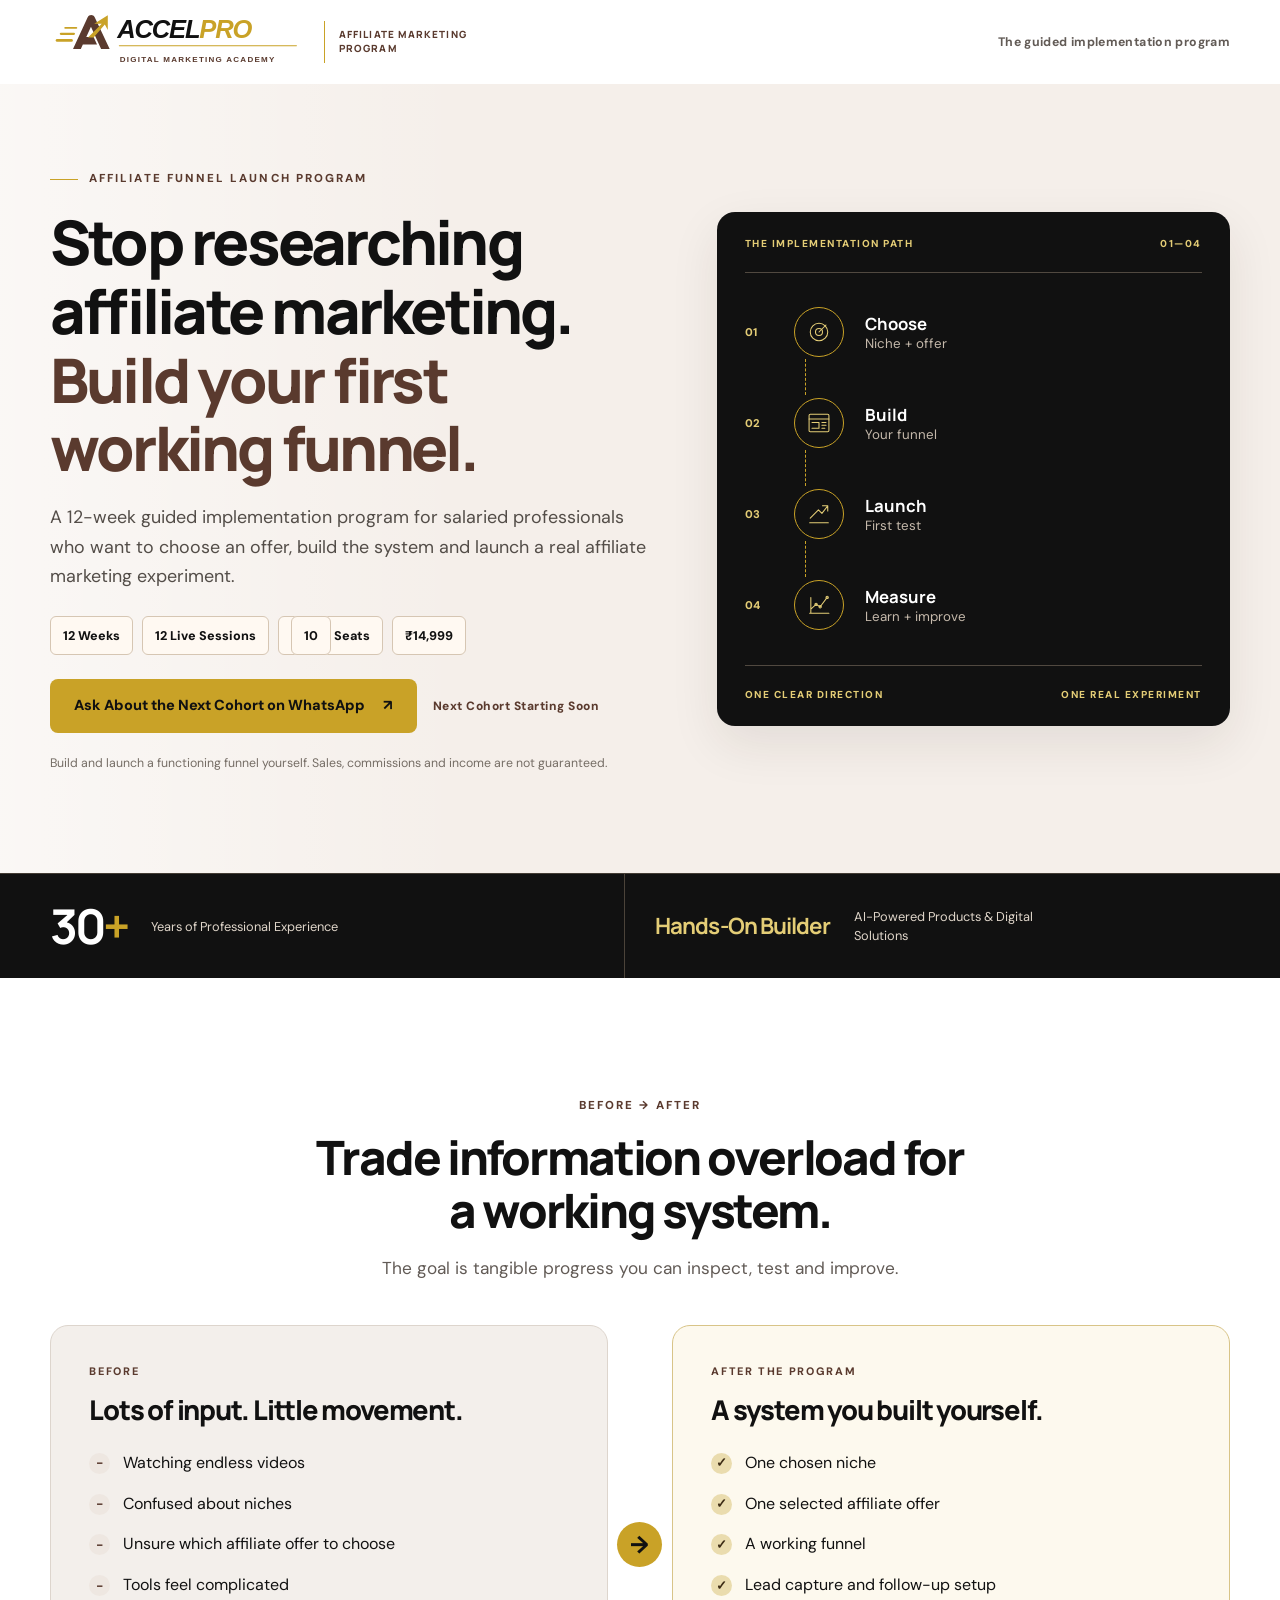
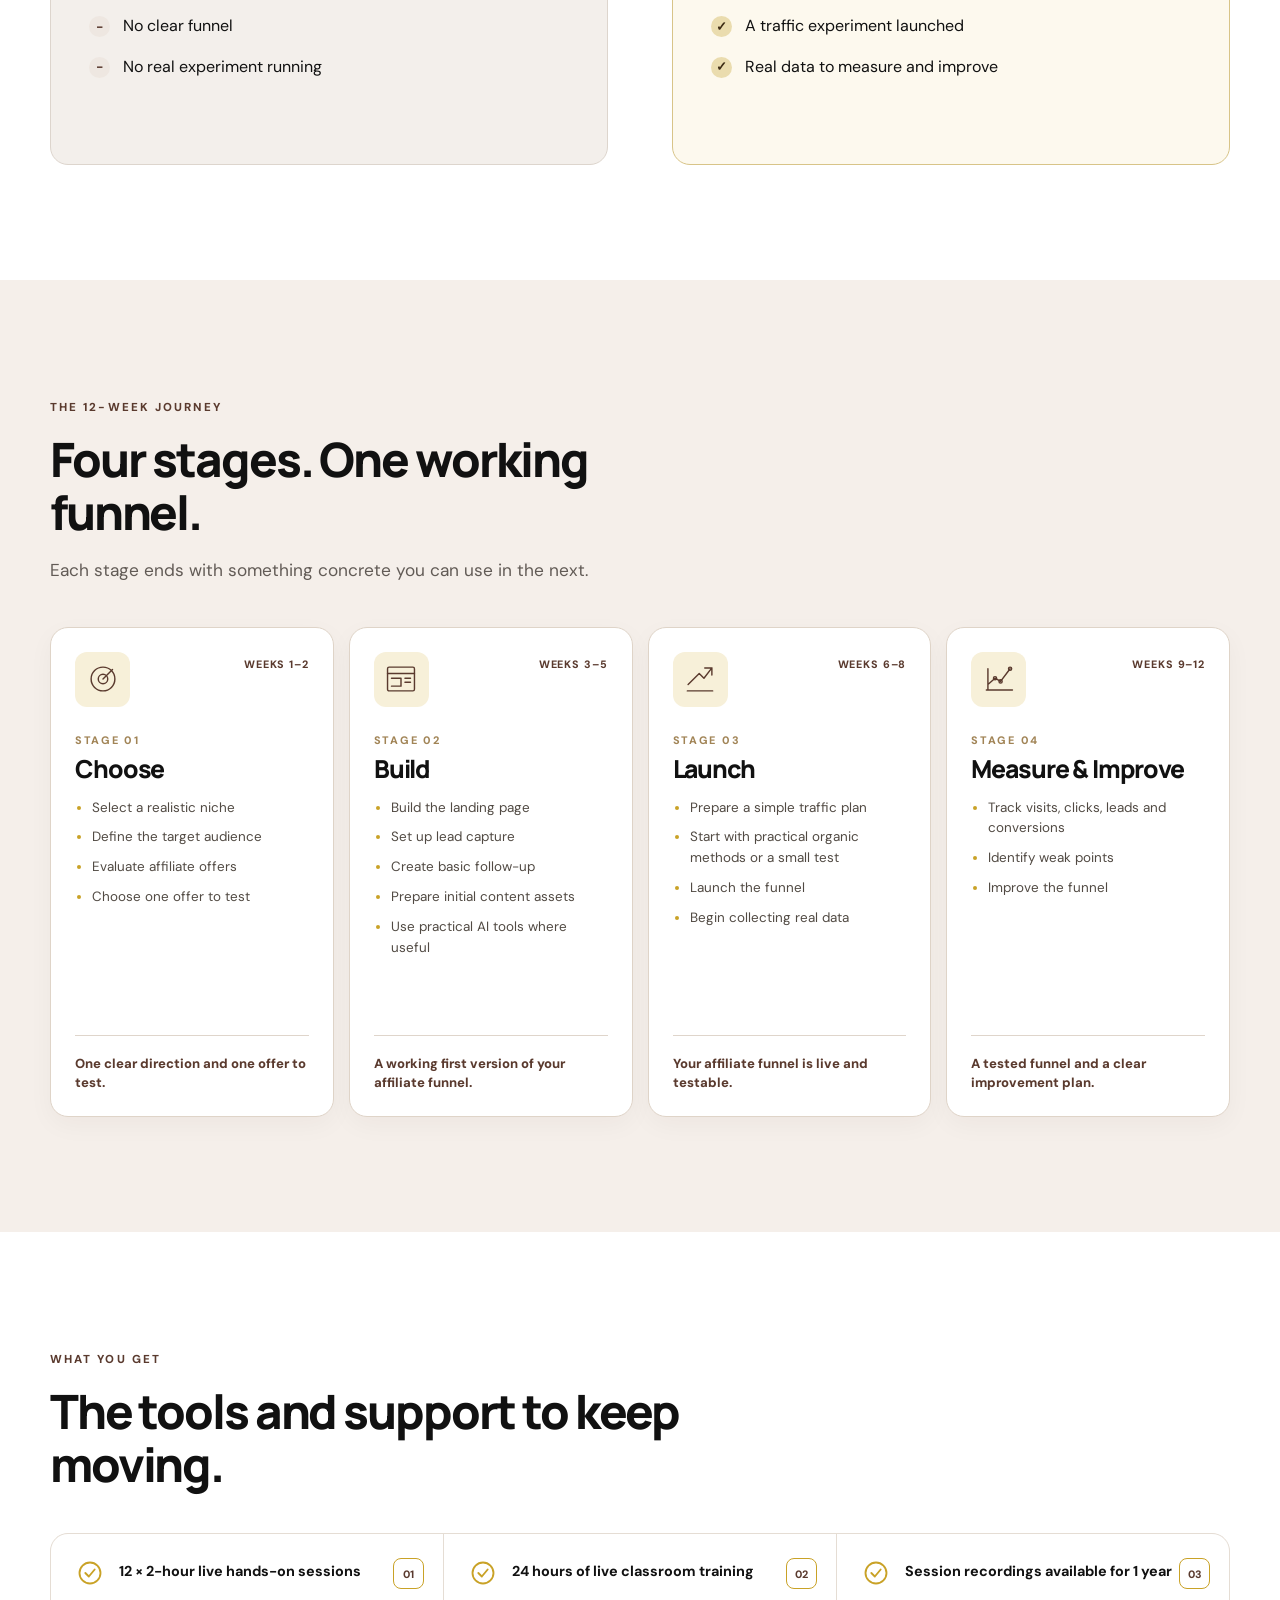
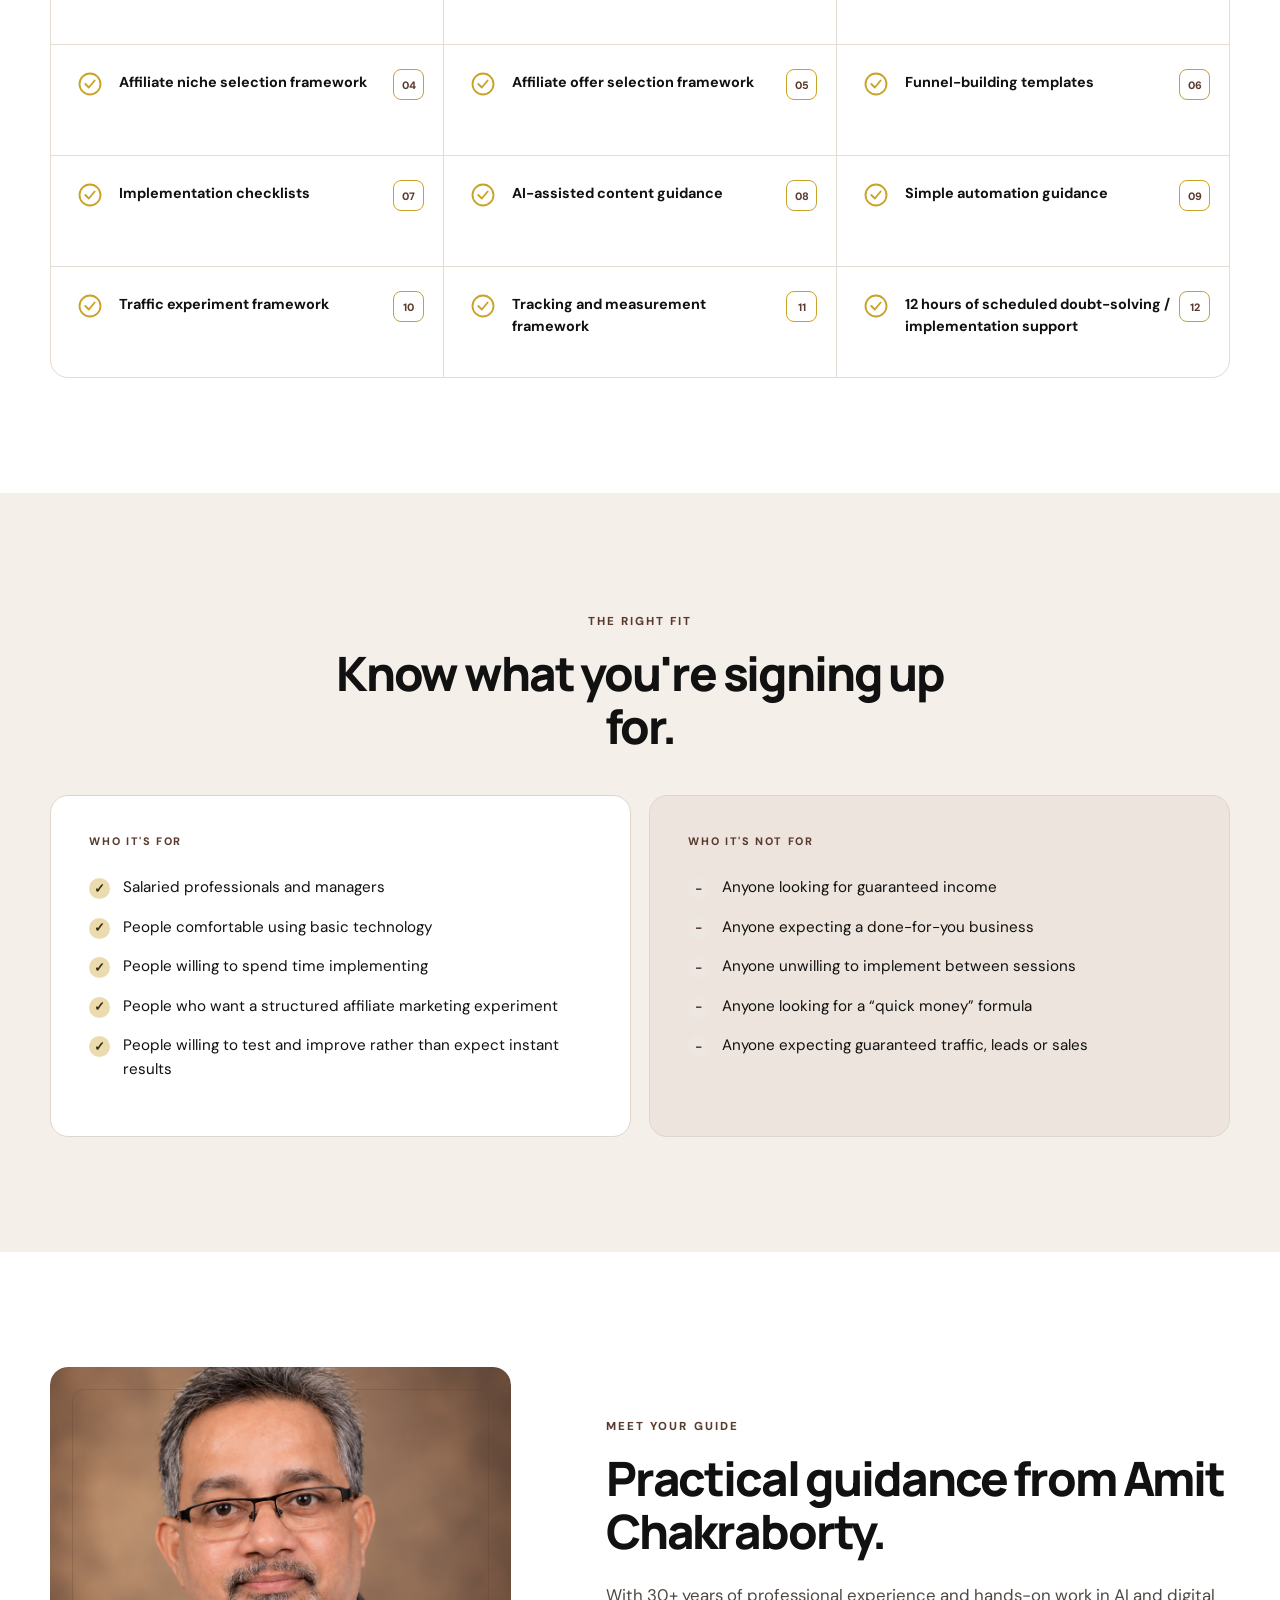
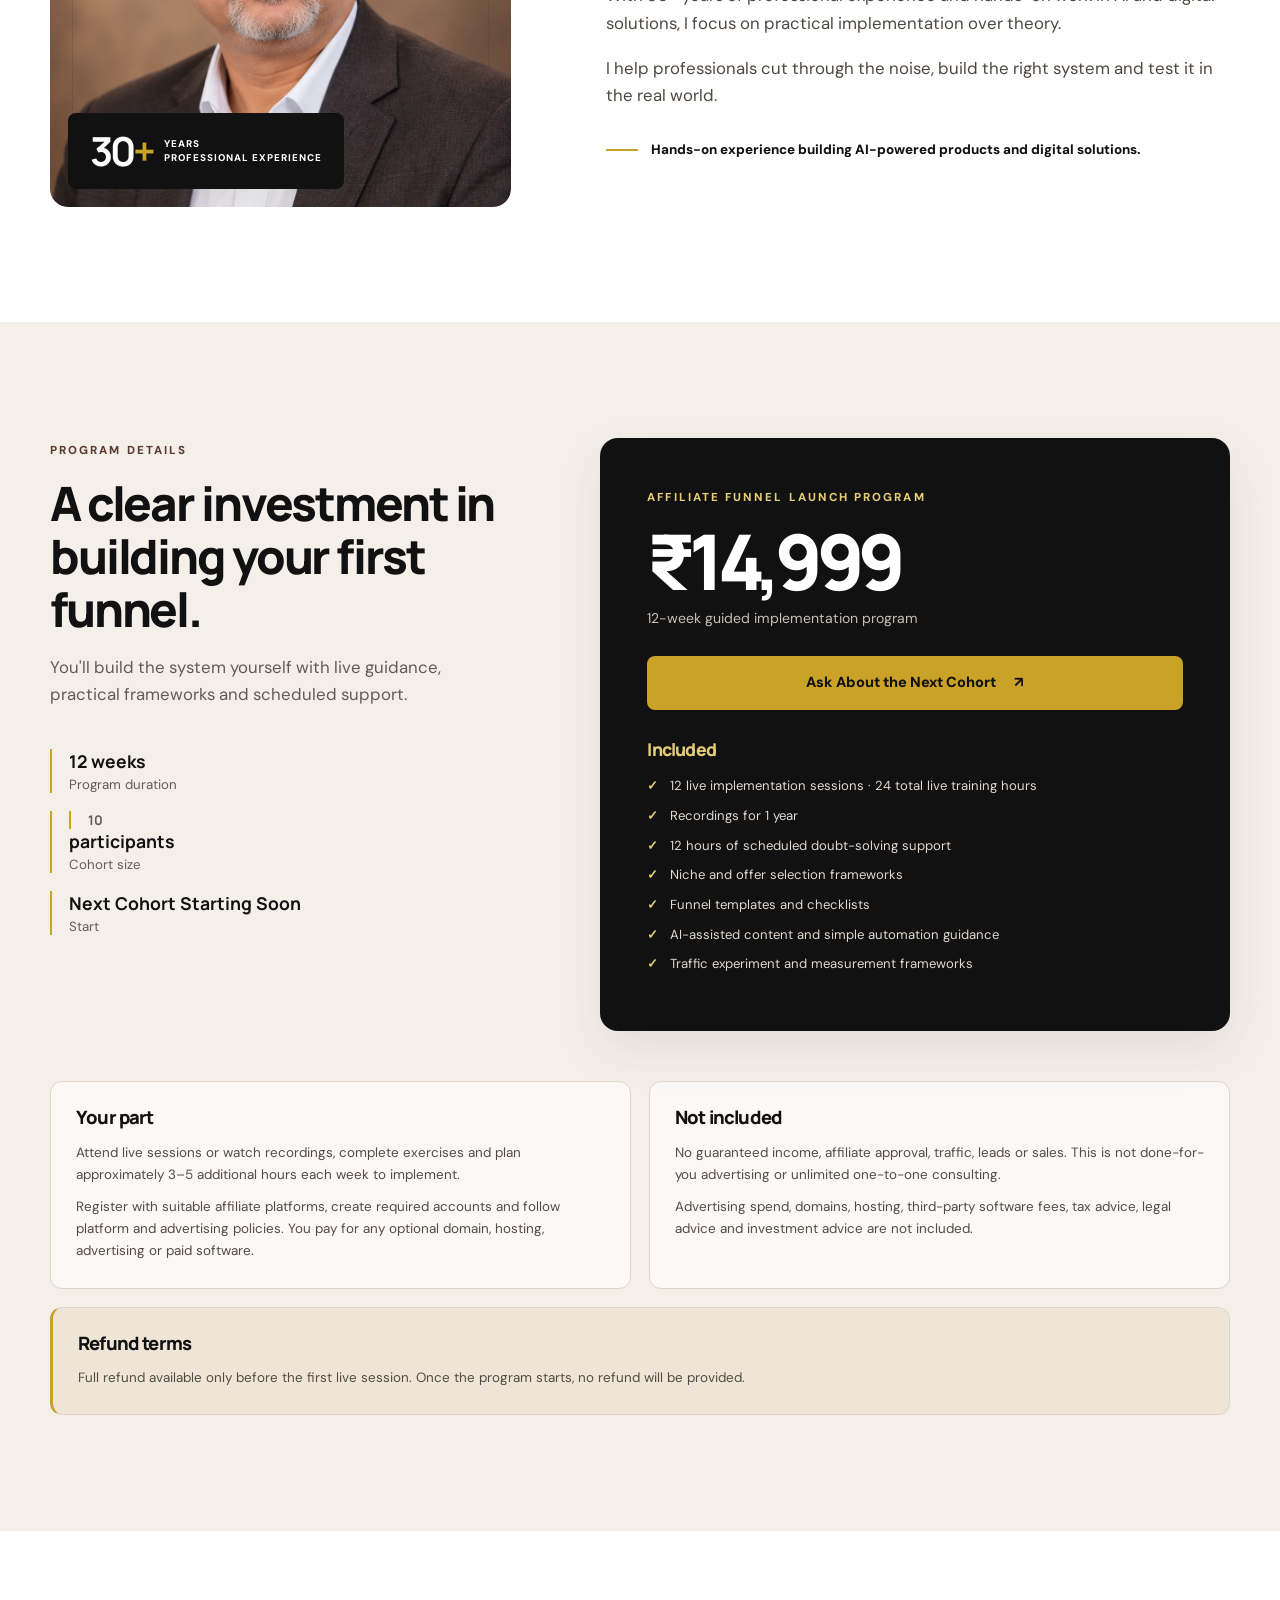
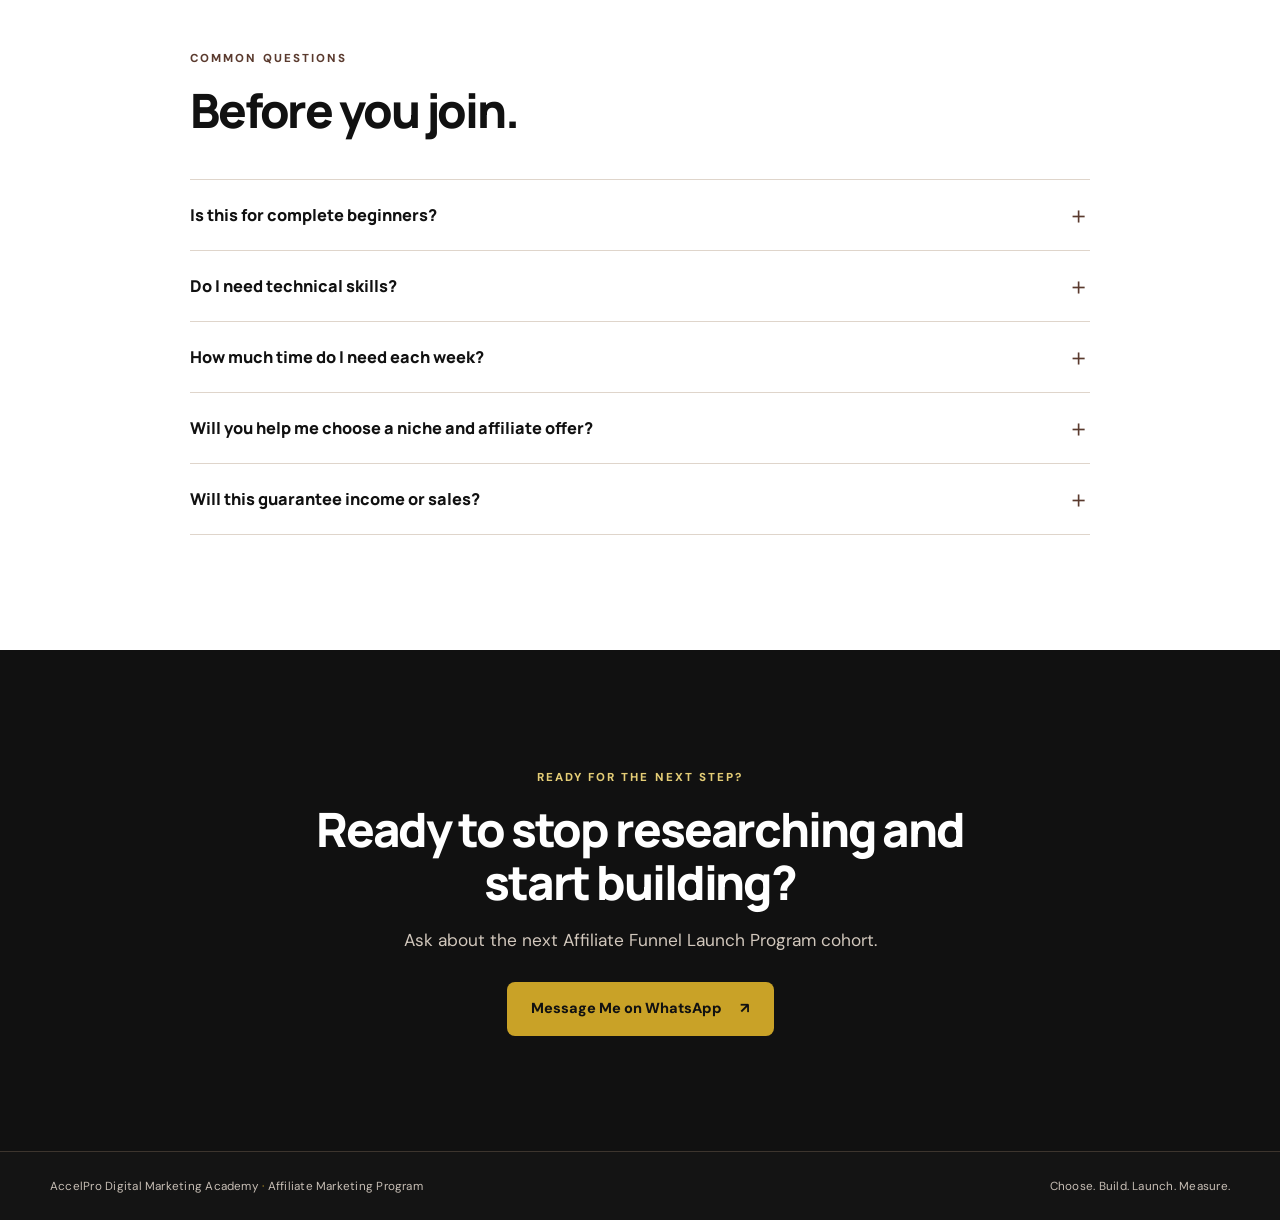
==== commit 7c7529e7: "Move digital marketing academy into logo" ====
--- a/offer.html
+++ b/offer.html
@@ -8,7 +8,7 @@
   <link rel="canonical" href="https://accelproaffiliate.com/offer.html" data-site-canonical="/offer.html"><link rel="icon" href="assets/favicon.svg" type="image/svg+xml"><link rel="stylesheet" href="styles.css"><script src="config.js"></script><script src="script.js" defer></script>
 </head>
 <body class="offer-page">
-  <header class="site-header container" aria-label="AccelPro Digital Marketing Academy" data-site-replace="BRAND"><div class="brand"><img class="brand-logo" src="assets/brand/accelpro-academy.svg" alt="AccelPro Academy"><span class="brand-context"><strong><span data-site="ACADEMY">Digital Marketing</span> Academy</strong><small data-site="PROGRAM">Affiliate Marketing Program</small></span></div><span class="header-note">The guided implementation program</span></header>
+  <header class="site-header container" aria-label="AccelPro Digital Marketing Academy" data-site-replace="BRAND"><div class="brand"><img class="brand-logo" src="assets/brand/accelpro-digital-marketing-academy.svg" alt="AccelPro Digital Marketing Academy"><span class="brand-context"><span class="program-label" data-site="PROGRAM">Affiliate Marketing Program</span></span></div><span class="header-note">The guided implementation program</span></header>
   <main>
     <section class="hero offer-hero" aria-labelledby="offer-title"><div class="container offer-hero-grid"><div class="hero-copy"><span class="eyebrow"><span class="eyebrow-line"></span> AFFILIATE FUNNEL LAUNCH PROGRAM</span><h1 id="offer-title">Stop researching affiliate marketing. <em>Build your first working funnel.</em></h1><p class="hero-lede">A 12-week guided implementation program for salaried professionals who want to choose an offer, build the system and launch a real affiliate marketing experiment.</p><div class="hero-facts"><span>12 Weeks</span><span>12 Live Sessions</span><span><span data-site="SEATS">10</span> Seats</span><span data-site="PRICE">₹14,999</span></div><div class="hero-action"><a class="btn btn-gold" href="https://wa.me/919330352283?text=Hi%20Amit%2C%20I%27m%20interested%20in%20the%20Affiliate%20Funnel%20Launch%20Program.%20Please%20share%20details%20about%20the%20next%20cohort." data-site="WHATSAPP_LINK" target="_blank" rel="noopener noreferrer"><span data-site="BUTTON_TEXT">Ask About the Next Cohort on WhatsApp</span> <span aria-hidden="true">↗</span></a><span class="cohort-label" data-site="START_DATE">Next Cohort Starting Soon</span></div><p class="hero-fine">Build and launch a functioning funnel yourself. Sales, commissions and income are not guaranteed.</p></div><div class="funnel-art" aria-label="Choose, build, launch and measure roadmap"><div class="art-heading"><span>THE IMPLEMENTATION PATH</span><span>01—04</span></div><div class="art-track"><div class="art-node"><span class="node-num">01</span><svg viewBox="0 0 48 48" aria-hidden="true"><circle cx="24" cy="24" r="15"/><circle cx="24" cy="24" r="6"/><path d="m24 24 12-12"/></svg><strong>Choose</strong><small>Niche + offer</small></div><div class="art-node"><span class="node-num">02</span><svg viewBox="0 0 48 48" aria-hidden="true"><rect x="7" y="9" width="34" height="30" rx="2"/><path d="M7 17h34m-29 6h12v10H12m17-10h7m-7 5h7m-7 5h5"/></svg><strong>Build</strong><small>Your funnel</small></div><div class="art-node"><span class="node-num">03</span><svg viewBox="0 0 48 48" aria-hidden="true"><path d="m9 31 14-14 6 6 10-13M30 10h9v9M8 39h32"/></svg><strong>Launch</strong><small>First test</small></div><div class="art-node"><span class="node-num">04</span><svg viewBox="0 0 48 48" aria-hidden="true"><path d="M8 38h33M10 31l9-8 7 4 12-16M10 11v27"/><circle cx="19" cy="23" r="2"/><circle cx="26" cy="27" r="2"/><circle cx="38" cy="11" r="2"/></svg><strong>Measure</strong><small>Learn + improve</small></div></div><div class="art-footer"><span>ONE CLEAR DIRECTION</span><span>ONE REAL EXPERIMENT</span></div></div></div></section>
 
--- a/styles.css
+++ b/styles.css
@@ -1,7 +1,7 @@
 @import url('https://fonts.googleapis.com/css2?family=DM+Sans:wght@400;500;600;700&family=Manrope:wght@400;500;600;700;800&display=swap');
 
 :root{--black:#111111;--gold:#C9A227;--gold-light:#e4cd76;--coffee:#5A3A2E;--soft:#F5EFEA;--white:#FFFFFF;--line:#dfd5cb;--muted:#625b56;--radius:18px;--shadow:0 18px 50px rgba(41,28,21,.09)}
-*{box-sizing:border-box}html{scroll-behavior:smooth}body{margin:0;color:var(--black);background:var(--white);font-family:'DM Sans',Arial,sans-serif;-webkit-font-smoothing:antialiased}h1,h2,h3,p{margin-top:0}h1,h2,h3{font-family:Manrope,'DM Sans',Arial,sans-serif;letter-spacing:-.045em;line-height:1.12}h1{font-size:clamp(2.8rem,5vw,5.25rem);font-weight:800}h2{font-size:clamp(2.25rem,3.7vw,3.85rem);font-weight:800}h3{font-size:1.35rem;font-weight:800}p{line-height:1.65}a{color:inherit;text-decoration:none}button,input{font:inherit}button{cursor:pointer}svg{display:block}img{display:block;max-width:100%}em{font-style:normal;color:var(--coffee)}.container{width:min(100% - 40px,1180px);margin-inline:auto}.section{padding:clamp(76px,9vw,132px) 0}.section-light{background:var(--white)}.section-coffee{background:var(--soft)}.eyebrow{display:inline-flex;align-items:center;gap:11px;color:var(--coffee);font-size:.72rem;font-weight:800;letter-spacing:.18em;line-height:1.3}.eyebrow-line{width:28px;height:1px;background:var(--gold)}.section-heading{max-width:650px;margin-bottom:42px}.section-heading h2{margin:17px 0}.section-heading p,.section-intro{font-size:1.08rem;color:var(--muted);max-width:550px}.section-heading.centered{text-align:center;margin-inline:auto}.section-heading.centered p{margin-inline:auto}.btn{min-height:54px;display:inline-flex;align-items:center;justify-content:center;gap:18px;border:1px solid transparent;border-radius:8px;padding:15px 23px;text-align:center;font-size:.91rem;font-weight:800;line-height:1.25;transition:transform .2s,background .2s,box-shadow .2s}.btn:hover{transform:translateY(-2px);box-shadow:0 8px 22px rgba(49,34,16,.13)}.btn-gold{background:var(--gold);color:var(--black)}.btn-gold:hover{background:var(--gold-light)}.btn-full{width:100%}a:focus-visible,button:focus-visible,input:focus-visible,summary:focus-visible{outline:3px solid var(--coffee);outline-offset:3px}.site-header{min-height:84px;display:flex;align-items:center;justify-content:space-between;gap:20px}.brand{display:flex;align-items:center;gap:14px}.brand-logo{width:210px;height:auto;flex:none}.brand-context{display:flex;flex-direction:column;padding-left:14px;border-left:1px solid var(--gold);font-family:Manrope,sans-serif;line-height:1.12}.brand-context strong{font-size:.78rem;letter-spacing:.015em}.brand-context small{margin-top:5px;color:var(--coffee);font-family:'DM Sans',sans-serif;font-size:.57rem;font-weight:800;letter-spacing:.11em;text-transform:uppercase}.brand-mark{width:38px;height:38px;border:2px solid var(--black);border-radius:8px;display:grid;place-items:center;font-family:Manrope,sans-serif;font-size:1.25rem;font-weight:800;letter-spacing:-.1em}.brand-mark span{color:var(--gold)}.brand-text{display:flex;flex-direction:column;font-family:Manrope,sans-serif;font-size:1.04rem;font-weight:600;letter-spacing:-.04em;line-height:1.08}.brand-text strong{font-weight:800}.brand-text small{margin-top:4px;color:var(--coffee);font-family:'DM Sans',sans-serif;font-size:.58rem;font-weight:800;letter-spacing:.11em;text-transform:uppercase}.header-note{font-size:.77rem;color:var(--muted);font-weight:700;letter-spacing:.03em}.hero{position:relative;overflow:hidden;background:var(--soft)}.hero:before{content:"";position:absolute;inset:0 auto 0 0;width:36%;background:linear-gradient(90deg,rgba(255,255,255,.55),transparent);pointer-events:none}.lead-hero{padding:72px 0 90px}.hero-grid{position:relative;display:grid;grid-template-columns:minmax(0,1.13fr) minmax(350px,.87fr);align-items:center;gap:clamp(35px,5vw,90px)}.hero-copy h1{margin:21px 0 20px}.hero-lede{max-width:600px;color:#534d48;font-size:1.12rem;line-height:1.65}.hero-points{display:flex;flex-wrap:wrap;gap:10px;margin:26px 0 22px}.hero-points span{padding:9px 14px;border:1px solid #d8c8b8;border-radius:99px;font-size:.76rem;font-weight:800;letter-spacing:.04em;background:rgba(255,255,255,.45)}.workbook-scene{height:310px;position:relative;display:flex;align-items:flex-end;padding-left:55px}.workbook-shadow{position:absolute;left:30px;bottom:6px;width:370px;height:34px;border-radius:50%;background:rgba(55,36,29,.16);filter:blur(14px)}.workbook-cover{position:relative;z-index:1;width:265px;height:300px;padding:18px 21px;background:#171512;color:var(--white);border:1px solid #3a3324;border-radius:3px 11px 11px 3px;box-shadow:12px 15px 24px rgba(34,22,18,.28);transform:rotate(-6deg);display:flex;flex-direction:column;overflow:hidden}.workbook-cover:before{content:"";position:absolute;left:0;top:0;bottom:0;width:8px;background:#5b4923}.workbook-cover:after{content:"";position:absolute;width:200px;height:200px;border:1px solid rgba(201,162,39,.28);border-radius:50%;right:-105px;top:78px}.cover-top,.cover-bottom{display:flex;align-items:flex-start;justify-content:space-between;gap:15px}.cover-top{font-size:.48rem;font-weight:800;letter-spacing:.14em;line-height:1.3}.cover-top span:last-child{text-align:right;color:var(--gold-light)}.cover-rule{height:1px;background:rgba(255,255,255,.34);margin:14px 0 25px}.cover-kicker{font-size:.48rem;color:var(--gold-light);font-weight:800;letter-spacing:.17em}.workbook-cover strong{font-family:Manrope,sans-serif;font-size:1.6rem;line-height:1.07;letter-spacing:-.05em;margin-top:12px}.workbook-cover i{color:var(--gold);font-style:normal}.cover-dot{color:var(--gold)}.cover-bottom{margin-top:auto;align-items:end;font-size:.48rem;line-height:1.65;letter-spacing:.08em}.cover-bottom svg{width:46px;fill:none;stroke:var(--gold);stroke-width:1.5}.scene-stamp{position:absolute;z-index:2;left:290px;bottom:48px;width:108px;height:108px;border:1px solid var(--gold);border-radius:50%;background:#fff9ed;display:flex;flex-direction:column;align-items:center;justify-content:center;text-align:center;color:var(--coffee);font-size:.7rem;line-height:1.2;font-weight:700;transform:rotate(7deg);box-shadow:var(--shadow)}.scene-stamp span{font-family:Manrope,sans-serif;font-size:2.35rem;line-height:1;color:var(--black)}.form-wrap{background:var(--white);padding:clamp(25px,3vw,38px);border:1px solid #e7dfd8;border-radius:var(--radius);box-shadow:var(--shadow)}.form-topline{display:flex;align-items:center;gap:9px;font-size:.64rem;font-weight:800;letter-spacing:.14em;color:var(--coffee)}.mini-spark{font-size:1.25rem;color:var(--gold)}.form-wrap h2{font-size:2.25rem;margin:12px 0 8px}.form-wrap>p{color:var(--muted);font-size:.92rem;margin-bottom:25px}.field{margin-bottom:16px}.field label{display:block;margin-bottom:7px;font-weight:800;font-size:.82rem}.field input{width:100%;min-height:51px;padding:12px 14px;border:1px solid #cfc6bd;border-radius:7px;background:#fff;color:var(--black)}.field input::placeholder{color:#8a8178}.field small{display:block;margin-top:6px;color:var(--coffee);font-size:.73rem}.check-field{display:grid;grid-template-columns:17px 1fr;gap:10px;align-items:start;margin:5px 0 20px;color:#4f4943;font-size:.77rem;line-height:1.5}.check-field input{width:17px;height:17px;margin:2px 0 0;accent-color:var(--coffee)}.privacy-note{margin:12px 0 0;text-align:center;color:#736b64;font-size:.72rem}.three-grid{display:grid;grid-template-columns:repeat(3,minmax(0,1fr));gap:20px}.feature-card{position:relative;min-height:255px;padding:29px;background:var(--white);border:1px solid var(--line);border-radius:var(--radius);box-shadow:0 8px 25px rgba(48,31,22,.035)}.icon-badge{width:55px;height:55px;display:grid;place-items:center;background:#f7f0d9;border-radius:12px}.icon-badge svg,.journey-icon svg,.roadmap-icon svg,.art-node svg{width:38px;height:38px;fill:none;stroke:var(--coffee);stroke-width:1.8;stroke-linecap:round;stroke-linejoin:round}.feature-card h3{margin:28px 0 10px}.feature-card p{color:var(--muted);font-size:.93rem;margin:0}.card-index{position:absolute;top:33px;right:27px;font-size:.7rem;font-weight:800;letter-spacing:.12em;color:#a68a68}.journey-path{display:grid;grid-template-columns:1fr 70px 1fr 70px 1fr;align-items:start;gap:16px}.journey-step{padding:20px 8px}.journey-icon{width:78px;height:78px;background:var(--white);border:1px solid #e5d8ca;border-radius:50%;display:grid;place-items:center;margin-bottom:25px}.journey-icon svg{width:44px;height:44px}.journey-step>span{font-size:.66rem;font-weight:800;letter-spacing:.17em;color:var(--coffee)}.journey-step h3{margin:10px 0}.journey-step p{color:var(--muted);font-size:.94rem;margin:0}.path-arrow{padding-top:45px}.path-arrow svg{width:100%;height:24px;fill:none;stroke:var(--gold);stroke-width:2}.split-section{display:grid;grid-template-columns:.8fr 1.2fr;gap:8%;align-items:start}.split-section h2{max-width:470px;margin:18px 0}.tick-list,.cross-list{list-style:none;padding:0;margin:0}.tick-list li,.cross-list li{position:relative;padding:0 0 0 34px;margin-bottom:16px;line-height:1.55}.tick-list li:before,.cross-list li:before{position:absolute;left:0;top:2px;width:21px;height:21px;border-radius:50%;display:grid;place-items:center;font-size:.8rem;font-weight:800}.tick-list li:before{content:"✓";background:#eadcae;color:#3c2b14}.cross-list li:before{content:"−";background:#eee7e1;color:var(--coffee)}.about-grid{display:grid;grid-template-columns:.85fr 1.15fr;gap:8%;align-items:center}.coach-visual{min-height:440px;background:#e8ded4;border-radius:var(--radius);position:relative;overflow:hidden}.coach-visual:before{content:"";position:absolute;inset:22px;border:1px solid rgba(90,58,46,.22);border-radius:12px}.coach-photo{width:100%;height:440px;object-fit:cover;object-position:center 30%;border-radius:var(--radius)}.coach-photo[hidden]{display:none}.coach-visual.without-photo{background:radial-gradient(circle at 68% 28%,#d9c2a1 0 10%,transparent 10.2%),linear-gradient(145deg,#e8d9ca,#cdb49b)}.coach-visual.without-photo:after{content:"A";position:absolute;inset:0;display:grid;place-items:center;font-family:Manrope,sans-serif;font-size:18rem;font-weight:800;color:rgba(90,58,46,.15)}.coach-proof{position:absolute;z-index:1;left:18px;bottom:18px;display:flex;align-items:center;gap:12px;background:var(--black);color:var(--white);padding:18px 22px;border-radius:8px;box-shadow:var(--shadow)}.coach-proof strong{font-family:Manrope,sans-serif;font-size:2.5rem;line-height:1;letter-spacing:-.08em}.coach-proof strong span{color:var(--gold)}.coach-proof>span{font-size:.61rem;font-weight:800;letter-spacing:.1em;line-height:1.5}.about-copy h2{margin:17px 0 24px}.about-copy p{font-size:1.05rem;color:#4e4843;margin-bottom:17px}.about-proofline{display:flex;align-items:center;gap:13px;margin-top:30px;font-size:.84rem;font-weight:800;line-height:1.5}.proof-line{width:32px;height:2px;flex:none;background:var(--gold)}.final-cta{background:var(--black);color:var(--white);text-align:center}.cta-inner{max-width:770px}.final-cta .eyebrow{color:var(--gold-light)}.final-cta h2{margin:17px auto;max-width:700px}.final-cta p{color:#d1c7bc;font-size:1.08rem;margin-bottom:27px}.footer{background:#141414;color:#c7beb5;border-top:1px solid #3d352e;padding:26px 0}.footer-inner{display:flex;justify-content:space-between;gap:20px;font-size:.73rem;letter-spacing:.02em}.gold-dot{color:var(--gold)}
+*{box-sizing:border-box}html{scroll-behavior:smooth}body{margin:0;color:var(--black);background:var(--white);font-family:'DM Sans',Arial,sans-serif;-webkit-font-smoothing:antialiased}h1,h2,h3,p{margin-top:0}h1,h2,h3{font-family:Manrope,'DM Sans',Arial,sans-serif;letter-spacing:-.045em;line-height:1.12}h1{font-size:clamp(2.8rem,5vw,5.25rem);font-weight:800}h2{font-size:clamp(2.25rem,3.7vw,3.85rem);font-weight:800}h3{font-size:1.35rem;font-weight:800}p{line-height:1.65}a{color:inherit;text-decoration:none}button,input{font:inherit}button{cursor:pointer}svg{display:block}img{display:block;max-width:100%}em{font-style:normal;color:var(--coffee)}.container{width:min(100% - 40px,1180px);margin-inline:auto}.section{padding:clamp(76px,9vw,132px) 0}.section-light{background:var(--white)}.section-coffee{background:var(--soft)}.eyebrow{display:inline-flex;align-items:center;gap:11px;color:var(--coffee);font-size:.72rem;font-weight:800;letter-spacing:.18em;line-height:1.3}.eyebrow-line{width:28px;height:1px;background:var(--gold)}.section-heading{max-width:650px;margin-bottom:42px}.section-heading h2{margin:17px 0}.section-heading p,.section-intro{font-size:1.08rem;color:var(--muted);max-width:550px}.section-heading.centered{text-align:center;margin-inline:auto}.section-heading.centered p{margin-inline:auto}.btn{min-height:54px;display:inline-flex;align-items:center;justify-content:center;gap:18px;border:1px solid transparent;border-radius:8px;padding:15px 23px;text-align:center;font-size:.91rem;font-weight:800;line-height:1.25;transition:transform .2s,background .2s,box-shadow .2s}.btn:hover{transform:translateY(-2px);box-shadow:0 8px 22px rgba(49,34,16,.13)}.btn-gold{background:var(--gold);color:var(--black)}.btn-gold:hover{background:var(--gold-light)}.btn-full{width:100%}a:focus-visible,button:focus-visible,input:focus-visible,summary:focus-visible{outline:3px solid var(--coffee);outline-offset:3px}.site-header{min-height:84px;display:flex;align-items:center;justify-content:space-between;gap:20px}.brand{display:flex;align-items:center;gap:14px}.brand-logo{width:260px;height:auto;flex:none}.brand-context{min-height:42px;display:flex;align-items:center;padding-left:14px;border-left:1px solid var(--gold);font-family:Manrope,sans-serif}.program-label{max-width:165px;color:var(--coffee);font-size:.62rem;font-weight:800;letter-spacing:.11em;line-height:1.4;text-transform:uppercase}.brand-mark{width:38px;height:38px;border:2px solid var(--black);border-radius:8px;display:grid;place-items:center;font-family:Manrope,sans-serif;font-size:1.25rem;font-weight:800;letter-spacing:-.1em}.brand-mark span{color:var(--gold)}.brand-text{display:flex;flex-direction:column;font-family:Manrope,sans-serif;font-size:1.04rem;font-weight:600;letter-spacing:-.04em;line-height:1.08}.brand-text strong{font-weight:800}.brand-text small{margin-top:4px;color:var(--coffee);font-family:'DM Sans',sans-serif;font-size:.58rem;font-weight:800;letter-spacing:.11em;text-transform:uppercase}.header-note{font-size:.77rem;color:var(--muted);font-weight:700;letter-spacing:.03em}.hero{position:relative;overflow:hidden;background:var(--soft)}.hero:before{content:"";position:absolute;inset:0 auto 0 0;width:36%;background:linear-gradient(90deg,rgba(255,255,255,.55),transparent);pointer-events:none}.lead-hero{padding:72px 0 90px}.hero-grid{position:relative;display:grid;grid-template-columns:minmax(0,1.13fr) minmax(350px,.87fr);align-items:center;gap:clamp(35px,5vw,90px)}.hero-copy h1{margin:21px 0 20px}.hero-lede{max-width:600px;color:#534d48;font-size:1.12rem;line-height:1.65}.hero-points{display:flex;flex-wrap:wrap;gap:10px;margin:26px 0 22px}.hero-points span{padding:9px 14px;border:1px solid #d8c8b8;border-radius:99px;font-size:.76rem;font-weight:800;letter-spacing:.04em;background:rgba(255,255,255,.45)}.workbook-scene{height:310px;position:relative;display:flex;align-items:flex-end;padding-left:55px}.workbook-shadow{position:absolute;left:30px;bottom:6px;width:370px;height:34px;border-radius:50%;background:rgba(55,36,29,.16);filter:blur(14px)}.workbook-cover{position:relative;z-index:1;width:265px;height:300px;padding:18px 21px;background:#171512;color:var(--white);border:1px solid #3a3324;border-radius:3px 11px 11px 3px;box-shadow:12px 15px 24px rgba(34,22,18,.28);transform:rotate(-6deg);display:flex;flex-direction:column;overflow:hidden}.workbook-cover:before{content:"";position:absolute;left:0;top:0;bottom:0;width:8px;background:#5b4923}.workbook-cover:after{content:"";position:absolute;width:200px;height:200px;border:1px solid rgba(201,162,39,.28);border-radius:50%;right:-105px;top:78px}.cover-top,.cover-bottom{display:flex;align-items:flex-start;justify-content:space-between;gap:15px}.cover-top{font-size:.48rem;font-weight:800;letter-spacing:.14em;line-height:1.3}.cover-top span:last-child{text-align:right;color:var(--gold-light)}.cover-rule{height:1px;background:rgba(255,255,255,.34);margin:14px 0 25px}.cover-kicker{font-size:.48rem;color:var(--gold-light);font-weight:800;letter-spacing:.17em}.workbook-cover strong{font-family:Manrope,sans-serif;font-size:1.6rem;line-height:1.07;letter-spacing:-.05em;margin-top:12px}.workbook-cover i{color:var(--gold);font-style:normal}.cover-dot{color:var(--gold)}.cover-bottom{margin-top:auto;align-items:end;font-size:.48rem;line-height:1.65;letter-spacing:.08em}.cover-bottom svg{width:46px;fill:none;stroke:var(--gold);stroke-width:1.5}.scene-stamp{position:absolute;z-index:2;left:290px;bottom:48px;width:108px;height:108px;border:1px solid var(--gold);border-radius:50%;background:#fff9ed;display:flex;flex-direction:column;align-items:center;justify-content:center;text-align:center;color:var(--coffee);font-size:.7rem;line-height:1.2;font-weight:700;transform:rotate(7deg);box-shadow:var(--shadow)}.scene-stamp span{font-family:Manrope,sans-serif;font-size:2.35rem;line-height:1;color:var(--black)}.form-wrap{background:var(--white);padding:clamp(25px,3vw,38px);border:1px solid #e7dfd8;border-radius:var(--radius);box-shadow:var(--shadow)}.form-topline{display:flex;align-items:center;gap:9px;font-size:.64rem;font-weight:800;letter-spacing:.14em;color:var(--coffee)}.mini-spark{font-size:1.25rem;color:var(--gold)}.form-wrap h2{font-size:2.25rem;margin:12px 0 8px}.form-wrap>p{color:var(--muted);font-size:.92rem;margin-bottom:25px}.field{margin-bottom:16px}.field label{display:block;margin-bottom:7px;font-weight:800;font-size:.82rem}.field input{width:100%;min-height:51px;padding:12px 14px;border:1px solid #cfc6bd;border-radius:7px;background:#fff;color:var(--black)}.field input::placeholder{color:#8a8178}.field small{display:block;margin-top:6px;color:var(--coffee);font-size:.73rem}.check-field{display:grid;grid-template-columns:17px 1fr;gap:10px;align-items:start;margin:5px 0 20px;color:#4f4943;font-size:.77rem;line-height:1.5}.check-field input{width:17px;height:17px;margin:2px 0 0;accent-color:var(--coffee)}.privacy-note{margin:12px 0 0;text-align:center;color:#736b64;font-size:.72rem}.three-grid{display:grid;grid-template-columns:repeat(3,minmax(0,1fr));gap:20px}.feature-card{position:relative;min-height:255px;padding:29px;background:var(--white);border:1px solid var(--line);border-radius:var(--radius);box-shadow:0 8px 25px rgba(48,31,22,.035)}.icon-badge{width:55px;height:55px;display:grid;place-items:center;background:#f7f0d9;border-radius:12px}.icon-badge svg,.journey-icon svg,.roadmap-icon svg,.art-node svg{width:38px;height:38px;fill:none;stroke:var(--coffee);stroke-width:1.8;stroke-linecap:round;stroke-linejoin:round}.feature-card h3{margin:28px 0 10px}.feature-card p{color:var(--muted);font-size:.93rem;margin:0}.card-index{position:absolute;top:33px;right:27px;font-size:.7rem;font-weight:800;letter-spacing:.12em;color:#a68a68}.journey-path{display:grid;grid-template-columns:1fr 70px 1fr 70px 1fr;align-items:start;gap:16px}.journey-step{padding:20px 8px}.journey-icon{width:78px;height:78px;background:var(--white);border:1px solid #e5d8ca;border-radius:50%;display:grid;place-items:center;margin-bottom:25px}.journey-icon svg{width:44px;height:44px}.journey-step>span{font-size:.66rem;font-weight:800;letter-spacing:.17em;color:var(--coffee)}.journey-step h3{margin:10px 0}.journey-step p{color:var(--muted);font-size:.94rem;margin:0}.path-arrow{padding-top:45px}.path-arrow svg{width:100%;height:24px;fill:none;stroke:var(--gold);stroke-width:2}.split-section{display:grid;grid-template-columns:.8fr 1.2fr;gap:8%;align-items:start}.split-section h2{max-width:470px;margin:18px 0}.tick-list,.cross-list{list-style:none;padding:0;margin:0}.tick-list li,.cross-list li{position:relative;padding:0 0 0 34px;margin-bottom:16px;line-height:1.55}.tick-list li:before,.cross-list li:before{position:absolute;left:0;top:2px;width:21px;height:21px;border-radius:50%;display:grid;place-items:center;font-size:.8rem;font-weight:800}.tick-list li:before{content:"✓";background:#eadcae;color:#3c2b14}.cross-list li:before{content:"−";background:#eee7e1;color:var(--coffee)}.about-grid{display:grid;grid-template-columns:.85fr 1.15fr;gap:8%;align-items:center}.coach-visual{min-height:440px;background:#e8ded4;border-radius:var(--radius);position:relative;overflow:hidden}.coach-visual:before{content:"";position:absolute;inset:22px;border:1px solid rgba(90,58,46,.22);border-radius:12px}.coach-photo{width:100%;height:440px;object-fit:cover;object-position:center 30%;border-radius:var(--radius)}.coach-photo[hidden]{display:none}.coach-visual.without-photo{background:radial-gradient(circle at 68% 28%,#d9c2a1 0 10%,transparent 10.2%),linear-gradient(145deg,#e8d9ca,#cdb49b)}.coach-visual.without-photo:after{content:"A";position:absolute;inset:0;display:grid;place-items:center;font-family:Manrope,sans-serif;font-size:18rem;font-weight:800;color:rgba(90,58,46,.15)}.coach-proof{position:absolute;z-index:1;left:18px;bottom:18px;display:flex;align-items:center;gap:12px;background:var(--black);color:var(--white);padding:18px 22px;border-radius:8px;box-shadow:var(--shadow)}.coach-proof strong{font-family:Manrope,sans-serif;font-size:2.5rem;line-height:1;letter-spacing:-.08em}.coach-proof strong span{color:var(--gold)}.coach-proof>span{font-size:.61rem;font-weight:800;letter-spacing:.1em;line-height:1.5}.about-copy h2{margin:17px 0 24px}.about-copy p{font-size:1.05rem;color:#4e4843;margin-bottom:17px}.about-proofline{display:flex;align-items:center;gap:13px;margin-top:30px;font-size:.84rem;font-weight:800;line-height:1.5}.proof-line{width:32px;height:2px;flex:none;background:var(--gold)}.final-cta{background:var(--black);color:var(--white);text-align:center}.cta-inner{max-width:770px}.final-cta .eyebrow{color:var(--gold-light)}.final-cta h2{margin:17px auto;max-width:700px}.final-cta p{color:#d1c7bc;font-size:1.08rem;margin-bottom:27px}.footer{background:#141414;color:#c7beb5;border-top:1px solid #3d352e;padding:26px 0}.footer-inner{display:flex;justify-content:space-between;gap:20px;font-size:.73rem;letter-spacing:.02em}.gold-dot{color:var(--gold)}
 
 /* Thank-you page */
 .thanks-hero{background:var(--soft);padding:75px 0 95px;text-align:center}.thanks-inner{max-width:740px}.success-mark{width:118px;height:118px;margin:0 auto 20px}.success-mark svg{width:100%;height:100%;fill:#fff;stroke:var(--gold);stroke-width:4}.success-mark svg path{stroke:var(--coffee);stroke-width:5;fill:none;stroke-linecap:round;stroke-linejoin:round;stroke-dasharray:80;stroke-dashoffset:80;animation:draw-check .8s .2s ease forwards}.thanks-hero h1{font-size:clamp(2.6rem,5vw,4.8rem);margin:18px 0}.thanks-hero p{max-width:560px;margin:0 auto 27px;color:var(--muted);font-size:1.1rem}.download-note{display:block;margin-top:14px;color:var(--coffee);font-size:.73rem;font-weight:700}.community-card{display:flex;justify-content:space-between;align-items:center;gap:36px}.community-card h2{margin:15px 0}.community-card p{color:var(--muted);margin:0}.community-action{text-align:center}.community-action [role=status]{max-width:250px;margin:13px auto 0;color:var(--coffee);font-size:.83rem;font-weight:700}.program-teaser{display:grid;grid-template-columns:.72fr 1.28fr;overflow:hidden;background:var(--black);color:var(--white);border-radius:var(--radius);box-shadow:var(--shadow)}.teaser-visual{position:relative;min-height:420px;background:radial-gradient(circle at 45% 45%,#6c513d,#281f1a 65%);overflow:hidden;display:grid;place-items:center}.teaser-orbit{position:absolute;border:1px solid rgba(201,162,39,.35);border-radius:50%}.orbit-one{width:260px;height:260px}.orbit-two{width:390px;height:390px}.teaser-core{position:relative;z-index:1;width:195px;height:195px;border-radius:50%;background:#1d1916;border:1px solid var(--gold);display:flex;align-items:center;justify-content:center;text-align:center;padding:25px;color:#fff;font-family:Manrope,sans-serif;font-size:1.25rem;font-weight:800;line-height:1.55;letter-spacing:-.04em;box-shadow:0 0 0 17px rgba(201,162,39,.08)}.teaser-core span{color:var(--gold)}.teaser-copy{padding:clamp(30px,5vw,65px)}.teaser-copy .eyebrow{color:var(--gold-light)}.teaser-copy h2{margin:16px 0;font-size:clamp(2rem,3vw,3.3rem)}.teaser-copy>p{color:#d5ccc5;max-width:550px}.teaser-facts{display:flex;flex-wrap:wrap;gap:10px;margin:27px 0}.teaser-facts span{padding:10px 12px;border:1px solid #665848;border-radius:6px;font-size:.78rem}.teaser-facts strong{color:var(--gold-light)}.teaser-bottom{display:flex;flex-wrap:wrap;align-items:center;gap:18px}.cohort-label{color:var(--coffee);font-size:.75rem;font-weight:800;letter-spacing:.04em}.teaser-bottom .cohort-label{color:var(--gold-light)}
@@ -12,8 +12,8 @@
 @keyframes draw-check{to{stroke-dashoffset:0}}
 .inclusion{position:relative;padding-right:55px}.inclusion span{position:absolute;right:19px;top:24px}.inclusion-icon{width:28px;height:28px;flex:none;fill:none;stroke:var(--gold);stroke-width:1.6;stroke-linecap:round;stroke-linejoin:round}
 @media(max-width:1024px){.hero-grid,.offer-hero-grid{gap:35px}.workbook-scene{padding-left:20px}.scene-stamp{left:250px}.roadmap{grid-template-columns:repeat(2,minmax(0,1fr))}.roadmap-card{min-height:440px}.inclusion-grid{grid-template-columns:repeat(2,minmax(0,1fr))}}
-@media(max-width:768px){.site-header{min-height:86px}.brand-logo{width:180px}.brand-context{padding-left:10px}.header-note{display:none}.hero-grid,.offer-hero-grid,.about-grid,.split-section,.price-layout{grid-template-columns:1fr}.lead-hero,.offer-hero{padding:50px 0 75px}.hero-copy h1{max-width:650px}.workbook-scene{height:250px;margin-top:18px}.workbook-cover{transform:rotate(-4deg) scale(.82);transform-origin:bottom left}.scene-stamp{left:225px;bottom:38px}.form-wrap{max-width:650px}.three-grid{grid-template-columns:1fr 1fr}.journey-path{grid-template-columns:1fr;gap:0}.journey-step{display:grid;grid-template-columns:78px 1fr;column-gap:22px;padding:12px 0}.journey-icon{grid-row:1/4;margin:0}.journey-step>span{align-self:end}.journey-step h3{margin:5px 0}.path-arrow{width:65px;height:30px;padding:0;margin:0 0 0 22px;transform:rotate(90deg)}.split-section{gap:20px}.about-grid{gap:35px}.coach-visual,.coach-photo{height:420px;min-height:420px}.program-teaser{grid-template-columns:1fr}.teaser-visual{min-height:260px}.before-after{grid-template-columns:1fr}.comparison-panel{min-height:0}.comparison-arrow{transform:rotate(90deg);margin:-18px auto}.proof-item{gap:14px}.proof-item .proof-words{font-size:1.1rem}.community-card{align-items:flex-start;flex-direction:column}}
+@media(max-width:768px){.site-header{min-height:86px}.brand-logo{width:220px}.brand-context{padding-left:10px}.header-note{display:none}.hero-grid,.offer-hero-grid,.about-grid,.split-section,.price-layout{grid-template-columns:1fr}.lead-hero,.offer-hero{padding:50px 0 75px}.hero-copy h1{max-width:650px}.workbook-scene{height:250px;margin-top:18px}.workbook-cover{transform:rotate(-4deg) scale(.82);transform-origin:bottom left}.scene-stamp{left:225px;bottom:38px}.form-wrap{max-width:650px}.three-grid{grid-template-columns:1fr 1fr}.journey-path{grid-template-columns:1fr;gap:0}.journey-step{display:grid;grid-template-columns:78px 1fr;column-gap:22px;padding:12px 0}.journey-icon{grid-row:1/4;margin:0}.journey-step>span{align-self:end}.journey-step h3{margin:5px 0}.path-arrow{width:65px;height:30px;padding:0;margin:0 0 0 22px;transform:rotate(90deg)}.split-section{gap:20px}.about-grid{gap:35px}.coach-visual,.coach-photo{height:420px;min-height:420px}.program-teaser{grid-template-columns:1fr}.teaser-visual{min-height:260px}.before-after{grid-template-columns:1fr}.comparison-panel{min-height:0}.comparison-arrow{transform:rotate(90deg);margin:-18px auto}.proof-item{gap:14px}.proof-item .proof-words{font-size:1.1rem}.community-card{align-items:flex-start;flex-direction:column}}
 @media(max-width:560px){.container{width:min(100% - 32px,1180px)}h1{font-size:clamp(2.45rem,10vw,3.4rem)}h2{font-size:clamp(2rem,8vw,2.7rem)}.section{padding:68px 0}.lead-hero,.offer-hero{padding:42px 0 65px}.hero-lede{font-size:1rem}.hero-points span{font-size:.68rem}.workbook-scene{height:245px}.three-grid,.fit-grid,.terms-grid,.inclusion-grid,.proof-grid{grid-template-columns:1fr}.feature-card{min-height:0}.proof-item:first-child{border-right:0;border-bottom:1px solid #4b4339}.proof-item{padding:22px 0}.roadmap{grid-template-columns:1fr}.roadmap-card{min-height:0}.roadmap-card ul{margin-bottom:25px}.coach-visual,.coach-photo{height:360px;min-height:360px}.footer-inner{flex-direction:column;gap:5px}.thanks-hero{padding:55px 0 70px}.community-action,.community-action .btn{width:100%}.teaser-copy{padding:30px}.teaser-visual{min-height:230px}.offer-hero h1{font-size:clamp(2.4rem,10vw,3.5rem)}.offer-hero .hero-action .btn,.final-cta .btn,.thanks-hero .btn{width:100%}.hero-action{align-items:flex-start;flex-direction:column}.funnel-art{padding:22px}.comparison-panel{padding:26px}.fit-panel{padding:26px}.terms-grid{margin-top:20px}.refund-card{grid-column:auto}.offer-page{padding-bottom:78px}.mobile-cta{position:fixed;z-index:20;bottom:0;left:0;right:0;display:block;padding:9px 12px calc(9px + env(safe-area-inset-bottom));background:rgba(255,255,255,.96);border-top:1px solid #d7cbbb;box-shadow:0 -6px 25px rgba(0,0,0,.1)}.mobile-cta .btn{min-height:48px;padding:11px 13px;font-size:.79rem}.offer-page .footer{padding-bottom:34px}}
-@media(max-width:390px){.brand-logo{width:145px}.brand-context strong{font-size:.65rem}.brand-context small{font-size:.47rem}.scene-stamp{left:205px;width:95px;height:95px}.workbook-scene{padding-left:10px}.brand-text{font-size:.95rem}.brand-text small{font-size:.52rem}}
+@media(max-width:390px){.brand-logo{width:170px}.program-label{max-width:120px;font-size:.5rem}.scene-stamp{left:205px;width:95px;height:95px}.workbook-scene{padding-left:10px}.brand-text{font-size:.95rem}.brand-text small{font-size:.52rem}}
 @media(prefers-reduced-motion:reduce){html{scroll-behavior:auto}*,*:before,*:after{animation-duration:.01ms!important;transition-duration:.01ms!important}.success-mark svg path{stroke-dashoffset:0}}
 @media(max-width:768px){.lead-hero .workbook-scene{display:none}.lead-hero .hero-points{margin-bottom:0}.lead-hero .hero-grid{gap:26px}}
